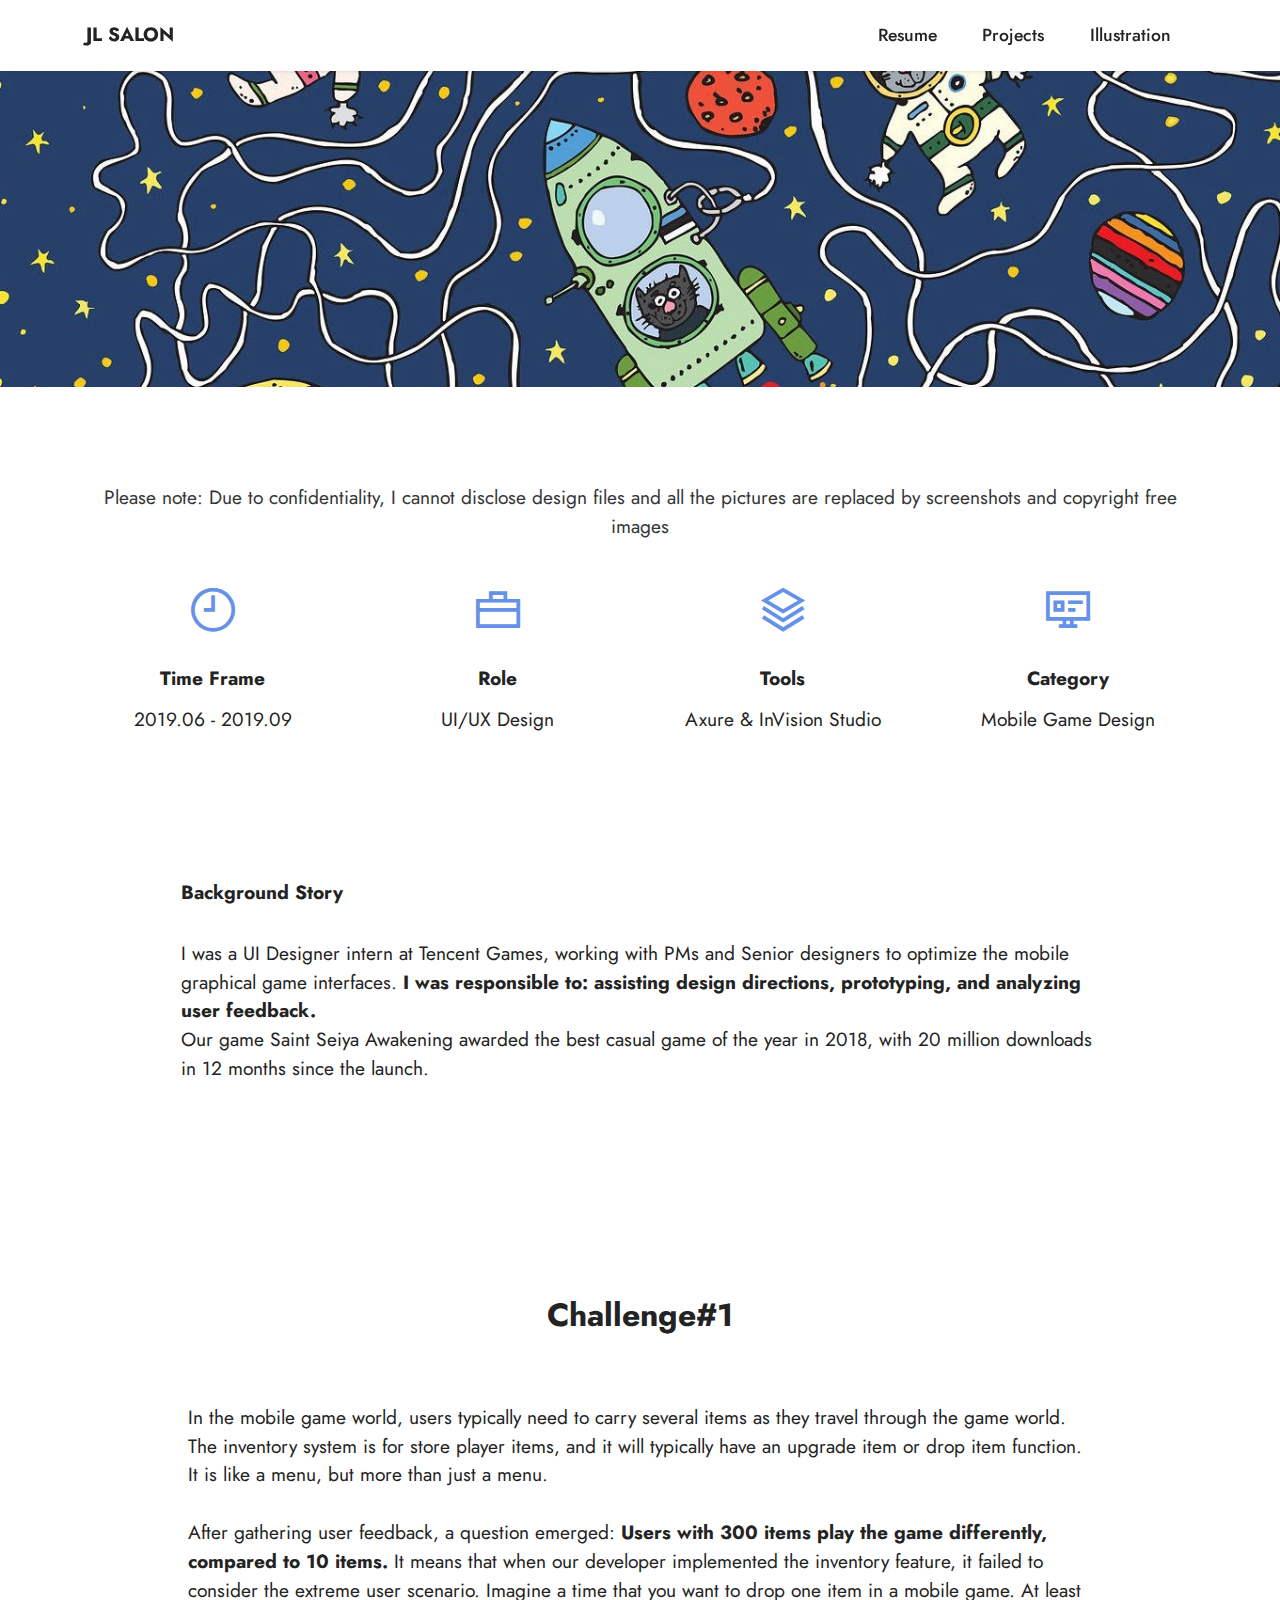
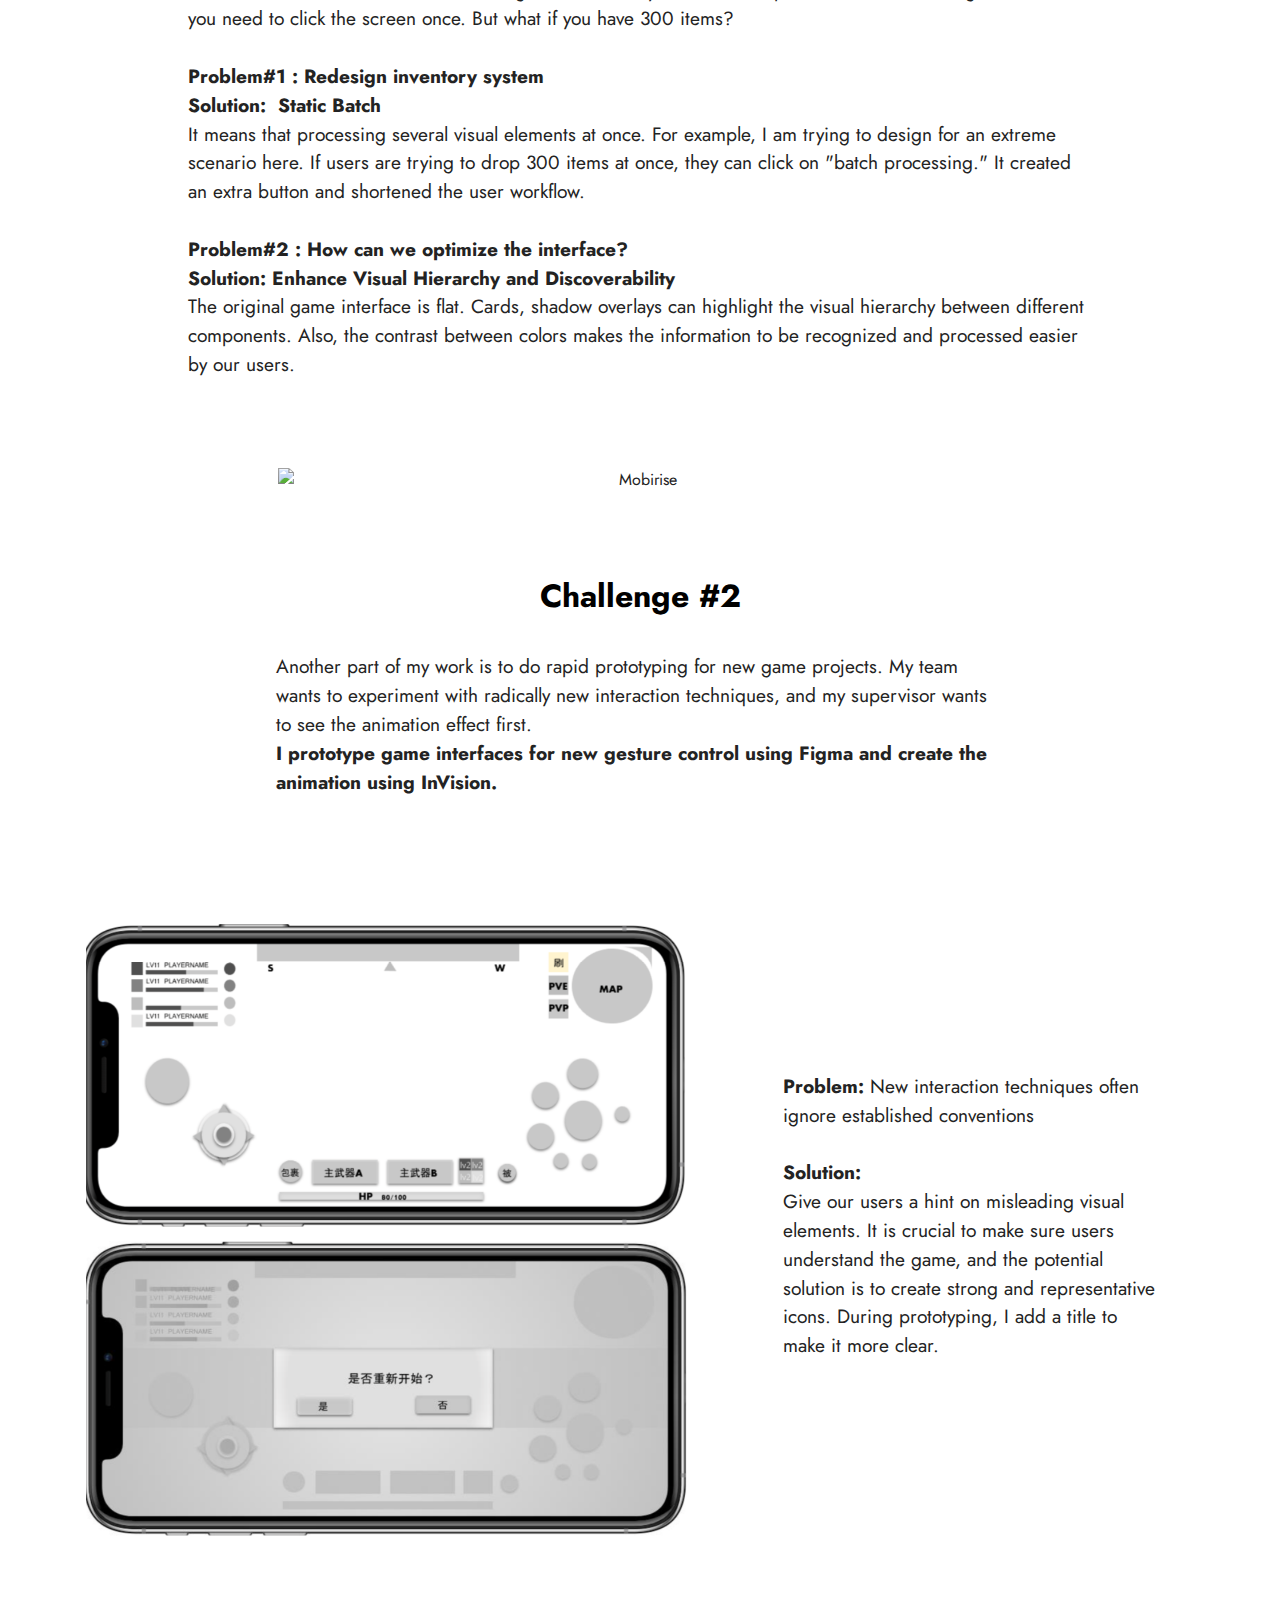
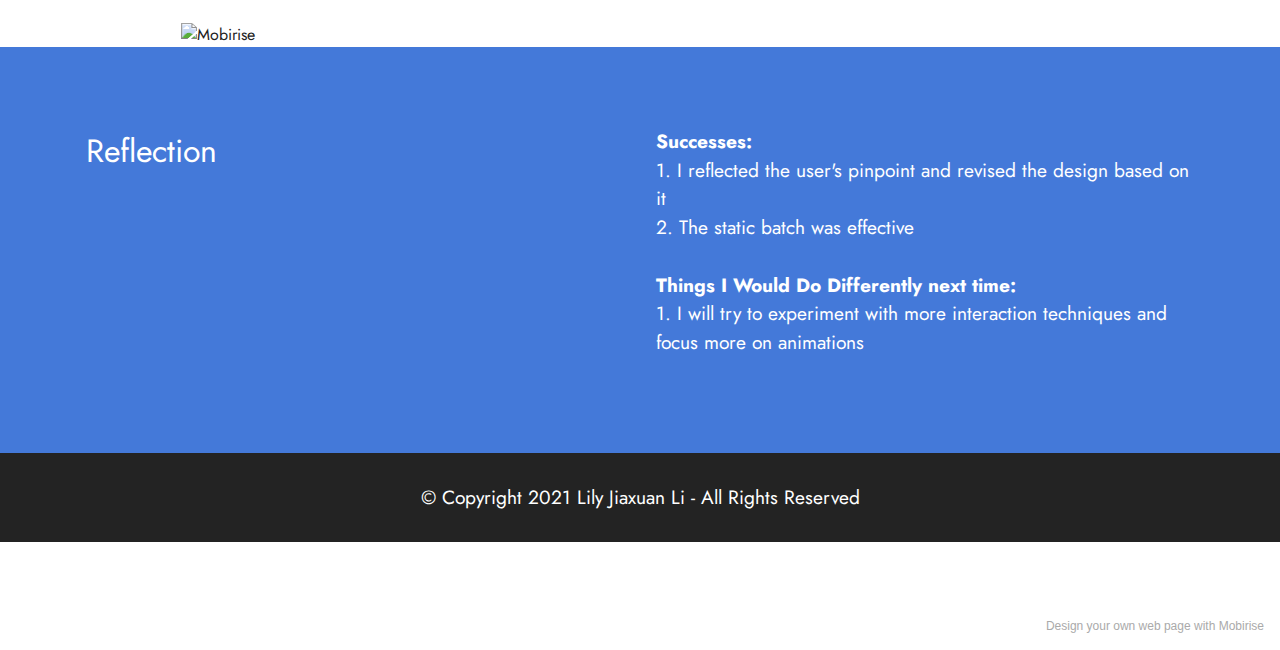
==== page1.html @ 79b532c6 "Add files via upload" ====
<!DOCTYPE html>
<html  >
<head>
  <!-- Site made with Mobirise Website Builder v5.2.0, https://mobirise.com -->
  <meta charset="UTF-8">
  <meta http-equiv="X-UA-Compatible" content="IE=edge">
  <meta name="generator" content="Mobirise v5.2.0, mobirise.com">
  <meta name="viewport" content="width=device-width, initial-scale=1, minimum-scale=1">
  <link rel="shortcut icon" href="assets/images/title-128x105.png" type="image/x-icon">
  <meta name="description" content="">
  
  
  <title>Tencent-game</title>
  <link rel="stylesheet" href="assets/web/assets/mobirise-icons2/mobirise2.css">
  <link rel="stylesheet" href="assets/tether/tether.min.css">
  <link rel="stylesheet" href="assets/bootstrap/css/bootstrap.min.css">
  <link rel="stylesheet" href="assets/bootstrap/css/bootstrap-grid.min.css">
  <link rel="stylesheet" href="assets/bootstrap/css/bootstrap-reboot.min.css">
  <link rel="stylesheet" href="assets/dropdown/css/style.css">
  <link rel="stylesheet" href="assets/socicon/css/styles.css">
  <link rel="stylesheet" href="assets/theme/css/style.css">
  <link rel="preload" as="style" href="assets/mobirise/css/mbr-additional.css"><link rel="stylesheet" href="assets/mobirise/css/mbr-additional.css" type="text/css">
  
  
  
  
</head>
<body>
  
  <section class="mbr-section content5 cid-sgOFFSZskj mbr-parallax-background" id="content5-4z">

    

    

    <div class="container">
        <div class="media-container-row">
            <div class="title col-12 col-md-8">
                <h2 class="align-center mbr-bold mbr-white pb-3 mbr-fonts-style display-1">&nbsp;<br><br><br></h2>
                
                
                
            </div>
        </div>
    </div>
</section>

<section class="features1 cid-seDOl8U9G4" id="features1-f">
    

    
    <div class="container">
        <div class="row">
            <div class="col-12">
                <h3 class="mbr-section-title mbr-fonts-style align-center mb-0 display-7">Please note: Due to confidentiality, I cannot disclose design files and all the pictures are replaced by screenshots and copyright free images</h3>
                
            </div>
        </div>
        <div class="row">
            <div class="card col-12 col-md-6 col-lg-3">
                <div class="card-wrapper">
                    <div class="card-box align-center">
                        <div class="iconfont-wrapper">
                            <span class="mbr-iconfont mobi-mbri-clock mobi-mbri" style="font-size: 44px;"></span>
                        </div>
                        <h5 class="card-title mbr-fonts-style display-7"><strong>Time Frame</strong></h5>
                        <p class="card-text mbr-fonts-style display-7">2019.06 - 2019.09</p>
                    </div>
                </div>
            </div>
            <div class="card col-12 col-md-6 col-lg-3">
                <div class="card-wrapper">
                    <div class="card-box align-center">
                        <div class="iconfont-wrapper">
                            <span class="mbr-iconfont mobi-mbri-briefcase mobi-mbri" style="font-size: 44px;"></span>
                        </div>
                        <h5 class="card-title mbr-fonts-style display-7"><strong>Role</strong></h5>
                        <p class="card-text mbr-fonts-style display-7">UI/UX Design</p>
                    </div>
                </div>
            </div>
            <div class="card col-12 col-md-6 col-lg-3">
                <div class="card-wrapper">
                    <div class="card-box align-center">
                        <div class="iconfont-wrapper">
                            <span class="mbr-iconfont mobi-mbri-layers mobi-mbri" style="font-size: 44px;"></span>
                        </div>
                        <h5 class="card-title mbr-fonts-style display-7"><span style="font-size: 19.2px;"><strong>Tools</strong></span><br></h5>
                        <p class="card-text mbr-fonts-style display-7">Axure &amp; InVision Studio</p>
                    </div>
                </div>
            </div>
            <div class="card col-12 col-md-6 col-lg-3">
                <div class="card-wrapper">
                    <div class="card-box align-center">
                        <div class="iconfont-wrapper">
                            <span class="mbr-iconfont mobi-mbri-sites mobi-mbri" style="font-size: 44px;"></span>
                        </div>
                        <h5 class="card-title mbr-fonts-style display-7"><strong>Category</strong></h5>
                        <p class="card-text mbr-fonts-style display-7">Mobile Game Design</p>
                    </div>
                </div>
            </div>
        </div>
    </div>
</section>

<section class="content5 cid-sgqyYXfmW1" id="content5-42">
    
    <div class="container">
        <div class="row justify-content-center">
            <div class="col-md-12 col-lg-10">
                
                <h4 class="mbr-section-subtitle mbr-fonts-style mb-4 display-7"><strong>Background Story</strong></h4>
                <p class="mbr-text mbr-fonts-style display-7">I was a UI Designer intern at Tencent Games, working with PMs and Senior designers to optimize the mobile graphical game interfaces. <strong>I was responsible to:&nbsp;assisting design directions, prototyping, and analyzing user feedback.</strong><br>Our game Saint Seiya Awakening  awarded the best casual game of the year in 2018, with 20 million downloads in 12 months since the launch.&nbsp;&nbsp;<br></p>
            </div>
        </div>
    </div>
</section>

<section class="header10 cid-sg9KBtC5sc" id="header10-32">

    

    

    <div class="align-center container-fluid">
        <div class="row justify-content-center">
            <div class="col-md-12 col-lg-9">
                <h1 class="mbr-section-title mbr-fonts-style mb-3 display-5"><strong>Challenge#1</strong><br><strong><br></strong></h1>
                <p class="mbr-text mbr-fonts-style display-7">In the mobile game world, users typically need to carry several items as they travel through the game world. The inventory system is for store player items, and it will typically have an upgrade item or drop item function. It is like a menu, but more than just a menu. <br><br>After gathering user feedback, a question emerged: <strong>Users with 300 items play the game differently, compared to 10 items.</strong> It means that when our developer implemented the inventory feature, it failed to consider the extreme user scenario. Imagine a time that you want to drop one item in a mobile game. At least you need to click the screen once. But what if you have 300 items?&nbsp;<br><strong><br>Problem#1 :&nbsp;Redesign inventory system<br></strong><strong>Solution:&nbsp;</strong><strong>&nbsp;Static Batch</strong><br>It means that processing several visual elements at once. For example, I am trying to design for an extreme scenario here. If users are trying to drop 300 items at once, they can click on "batch processing." It created an extra button and shortened the user workflow.<br><strong><br></strong><strong>Problem</strong><strong>#2 :&nbsp;</strong><strong>How can we optimize the interface?<br></strong><strong>Solution: Enhance Visual Hierarchy and Discoverability</strong>&nbsp;<br>The original game interface is flat. Cards, shadow overlays can highlight the visual hierarchy between different components. Also, the contrast between colors makes the information to be recognized and processed easier by our users.<br><br><br></p>
                
                <div class="image-wrap mt-4">
                    <img src="assets/images/group-27.png" alt="Mobirise" title="">
                </div>
            </div>
        </div>
    </div>
</section>

<section class="content5 cid-seDXMnOi96" id="content5-j">
    
    <div class="container">
        <div class="row justify-content-center">
            <div class="col-md-12 col-lg-8">
                
                <h4 class="mbr-section-subtitle mbr-fonts-style mb-4 display-5"><strong>Challenge #2</strong></h4>
                <p class="mbr-text mbr-fonts-style display-7">Another part of my work is to do rapid prototyping for new game projects. My team wants to experiment with radically new interaction techniques, and my supervisor wants to see the animation effect first. 
<br><strong>I prototype game interfaces for new gesture control using Figma and create the animation using InVision. 
</strong><br><strong><br></strong></p>
            </div>
        </div>
    </div>
</section>

<section class="testimonials1 cid-seDXXkid7o" id="testimonials1-k">
    

    
    <div class="container">
        
        <div class="row align-items-center">
            <div class="col-12 col-md-7">
                <div class="image-wrapper">
                    <img src="assets/images/202011041916383.png" alt="Mobirise">
                </div>
            </div>
            <div class="col-12 col-md">
                <div class="text-wrapper">
                    <p class="mbr-text mbr-fonts-style mb-4 display-7"><strong>Problem:</strong> New interaction techniques often ignore established conventions 
<br>
<br><strong>Solution: 
</strong><br>Give our users a hint on misleading visual elements. It is crucial to make sure users understand the game, and the potential solution is to create strong and representative icons. During prototyping, I add a title to make it more clear.&nbsp;&nbsp;<br></p>
                    
                    
                </div>
            </div>
        </div>
    </div>
</section>

<section class="image3 cid-sfumaweaKa" id="image3-1r">
    

    

    <div class="container">
        <div class="row justify-content-center">
            <div class="col-12 col-lg-10">
                <div class="image-wrapper">
                    <img src="assets/images/wechat-20201104191657.gif" alt="Mobirise">
                    
                </div>
            </div>
        </div>
    </div>
</section>

<section class="content10 cid-seDYofYLCy" id="content10-l">
    
    <div class="container">
        <div class="row justify-content-center">
            <div class="col-12 col-md">
                
                <h6 class="mbr-section-subtitle mbr-fonts-style mb-4 display-5">Reflection</h6>
            </div>
            <div class="col-md-12 col-lg-6">
                <p class="mbr-text mbr-fonts-style display-7"><strong>Successes:&nbsp;</strong><br>1. I reflected the user's pinpoint and revised the design based on it<br>2. The static batch was effective<br><br><strong>Things I Would Do Differently next time:</strong><br>1. I will try to experiment with more interaction techniques and focus more on animations</p>
            </div>
        </div>
    </div>
</section>

<section class="footer7 cid-seEkNGOCdK" once="footers" id="footer7-17">

    

    

    <div class="container">
        <div class="media-container-row align-center mbr-white">
            <div class="col-12">
                <p class="mbr-text mb-0 mbr-fonts-style display-7">
                    © Copyright 2021 Lily Jiaxuan Li - All Rights Reserved
                </p>
            </div>
        </div>
    </div>
</section>

<section class="menu menu1 cid-sfusuhJ6v9" once="menu" id="menu1-20">
    

    <nav class="navbar navbar-dropdown navbar-fixed-top navbar-expand-lg">
        <div class="container">
            <div class="navbar-brand">
                
                <span class="navbar-caption-wrap"><a class="navbar-caption text-black text-primary display-7" href="index.html">JL SALON</a></span>
            </div>
            <button class="navbar-toggler" type="button" data-toggle="collapse" data-target="#navbarSupportedContent" aria-controls="navbarNavAltMarkup" aria-expanded="false" aria-label="Toggle navigation">
                <div class="hamburger">
                    <span></span>
                    <span></span>
                    <span></span>
                    <span></span>
                </div>
            </button>
            <div class="collapse navbar-collapse" id="navbarSupportedContent">
                <ul class="navbar-nav nav-dropdown nav-right" data-app-modern-menu="true"><li class="nav-item"><a class="nav-link link text-black text-primary display-4" href="assets/files/UpdatedResume-LilyJiaxuanLi.pdf" target="_blank">Resume</a></li>
                    <li class="nav-item"><a class="nav-link link text-black text-primary display-4" href="index.html#gallery2-7">Projects</a></li>
                    <li class="nav-item"><a class="nav-link link text-black text-primary display-4" href="page5.html">Illustration</a>
                    </li></ul>
                
                
            </div>
        </div>
    </nav>
</section><section style="background-color: #fff; font-family: -apple-system, BlinkMacSystemFont, 'Segoe UI', 'Roboto', 'Helvetica Neue', Arial, sans-serif; color:#aaa; font-size:12px; padding: 0; align-items: center; display: flex;"><a href="https://mobirise.site/w" style="flex: 1 1; height: 3rem; padding-left: 1rem;"></a><p style="flex: 0 0 auto; margin:0; padding-right:1rem;">Design your own web page with <a href="https://mobirise.site/z" style="color:#aaa;">Mobirise</a></p></section><script src="assets/web/assets/jquery/jquery.min.js"></script>  <script src="assets/popper/popper.min.js"></script>  <script src="assets/tether/tether.min.js"></script>  <script src="assets/bootstrap/js/bootstrap.min.js"></script>  <script src="assets/smoothscroll/smooth-scroll.js"></script>  <script src="assets/parallax/jarallax.min.js"></script>  <script src="assets/dropdown/js/nav-dropdown.js"></script>  <script src="assets/dropdown/js/navbar-dropdown.js"></script>  <script src="assets/touchswipe/jquery.touch-swipe.min.js"></script>  <script src="assets/theme/js/script.js"></script>  
  
  
</body>
</html>
---- assets/web/assets/mobirise-icons2/mobirise2.css ----
@font-face {
  font-family: 'Moririse2';
  font-display: swap;
  src:  url('mobirise2.eot?f2bix4');
  src:  url('mobirise2.eot?f2bix4#iefix') format('embedded-opentype'),
    url('mobirise2.ttf?f2bix4') format('truetype'),
    url('mobirise2.woff?f2bix4') format('woff'),
    url('mobirise2.svg?f2bix4#mobirise2') format('svg');
  font-weight: normal;
  font-style: normal;
}

[class^="mobi-"], [class*=" mobi-"] {
  /* use !important to prevent issues with browser extensions that change fonts */
  font-family: 'Moririse2' !important;
  speak: none;
  font-style: normal;
  font-weight: normal;
  font-variant: normal;
  text-transform: none;
  line-height: 1;

  /* Better Font Rendering =========== */
  -webkit-font-smoothing: antialiased;
  -moz-osx-font-smoothing: grayscale;
}

.mobi-mbri-add-submenu:before {
  content: "\e900";
}
.mobi-mbri-alert:before {
  content: "\e901";
}
.mobi-mbri-align-center:before {
  content: "\e902";
}
.mobi-mbri-align-justify:before {
  content: "\e903";
}
.mobi-mbri-align-left:before {
  content: "\e904";
}
.mobi-mbri-align-right:before {
  content: "\e905";
}
.mobi-mbri-android:before {
  content: "\e906";
}
.mobi-mbri-apple:before {
  content: "\e907";
}
.mobi-mbri-arrow-down:before {
  content: "\e908";
}
.mobi-mbri-arrow-next:before {
  content: "\e909";
}
.mobi-mbri-arrow-prev:before {
  content: "\e90a";
}
.mobi-mbri-arrow-up:before {
  content: "\e90b";
}
.mobi-mbri-bold:before {
  content: "\e90c";
}
.mobi-mbri-bookmark:before {
  content: "\e90d";
}
.mobi-mbri-bootstrap:before {
  content: "\e90e";
}
.mobi-mbri-briefcase:before {
  content: "\e90f";
}
.mobi-mbri-browse:before {
  content: "\e910";
}
.mobi-mbri-bulleted-list:before {
  content: "\e911";
}
.mobi-mbri-calendar:before {
  content: "\e912";
}
.mobi-mbri-camera:before {
  content: "\e913";
}
.mobi-mbri-cart-add:before {
  content: "\e914";
}
.mobi-mbri-cart-full:before {
  content: "\e915";
}
.mobi-mbri-cash:before {
  content: "\e916";
}
.mobi-mbri-change-style:before {
  content: "\e917";
}
.mobi-mbri-chat:before {
  content: "\e918";
}
.mobi-mbri-clock:before {
  content: "\e919";
}
.mobi-mbri-close:before {
  content: "\e91a";
}
.mobi-mbri-cloud:before {
  content: "\e91b";
}
.mobi-mbri-code:before {
  content: "\e91c";
}
.mobi-mbri-contact-form:before {
  content: "\e91d";
}
.mobi-mbri-credit-card:before {
  content: "\e91e";
}
.mobi-mbri-cursor-click:before {
  content: "\e91f";
}
.mobi-mbri-cust-feedback:before {
  content: "\e920";
}
.mobi-mbri-database:before {
  content: "\e921";
}
.mobi-mbri-delivery:before {
  content: "\e922";
}
.mobi-mbri-desktop:before {
  content: "\e923";
}
.mobi-mbri-devices:before {
  content: "\e924";
}
.mobi-mbri-down:before {
  content: "\e925";
}
.mobi-mbri-download-2:before {
  content: "\e926";
}
.mobi-mbri-download:before {
  content: "\e927";
}
.mobi-mbri-drag-n-drop-2:before {
  content: "\e928";
}
.mobi-mbri-drag-n-drop:before {
  content: "\e929";
}
.mobi-mbri-edit-2:before {
  content: "\e92a";
}
.mobi-mbri-edit:before {
  content: "\e92b";
}
.mobi-mbri-error:before {
  content: "\e92c";
}
.mobi-mbri-extension:before {
  content: "\e92d";
}
.mobi-mbri-features:before {
  content: "\e92e";
}
.mobi-mbri-file:before {
  content: "\e92f";
}
.mobi-mbri-flag:before {
  content: "\e930";
}
.mobi-mbri-folder:before {
  content: "\e931";
}
.mobi-mbri-gift:before {
  content: "\e932";
}
.mobi-mbri-github:before {
  content: "\e933";
}
.mobi-mbri-globe-2:before {
  content: "\e934";
}
.mobi-mbri-globe:before {
  content: "\e935";
}
.mobi-mbri-growing-chart:before {
  content: "\e936";
}
.mobi-mbri-hearth:before {
  content: "\e937";
}
.mobi-mbri-help:before {
  content: "\e938";
}
.mobi-mbri-home:before {
  content: "\e939";
}
.mobi-mbri-hot-cup:before {
  content: "\e93a";
}
.mobi-mbri-idea:before {
  content: "\e93b";
}
.mobi-mbri-image-gallery:before {
  content: "\e93c";
}
.mobi-mbri-image-slider:before {
  content: "\e93d";
}
.mobi-mbri-info:before {
  content: "\e93e";
}
.mobi-mbri-italic:before {
  content: "\e93f";
}
.mobi-mbri-key:before {
  content: "\e940";
}
.mobi-mbri-laptop:before {
  content: "\e941";
}
.mobi-mbri-layers:before {
  content: "\e942";
}
.mobi-mbri-left-right:before {
  content: "\e943";
}
.mobi-mbri-left:before {
  content: "\e944";
}
.mobi-mbri-letter:before {
  content: "\e945";
}
.mobi-mbri-like:before {
  content: "\e946";
}
.mobi-mbri-link:before {
  content: "\e947";
}
.mobi-mbri-lock:before {
  content: "\e948";
}
.mobi-mbri-login:before {
  content: "\e949";
}
.mobi-mbri-logout:before {
  content: "\e94a";
}
.mobi-mbri-magic-stick:before {
  content: "\e94b";
}
.mobi-mbri-map-pin:before {
  content: "\e94c";
}
.mobi-mbri-menu:before {
  content: "\e94d";
}
.mobi-mbri-mobile-2:before {
  content: "\e94e";
}
.mobi-mbri-mobile-horizontal:before {
  content: "\e94f";
}
.mobi-mbri-mobile:before {
  content: "\e950";
}
.mobi-mbri-mobirise:before {
  content: "\e951";
}
.mobi-mbri-more-horizontal:before {
  content: "\e952";
}
.mobi-mbri-more-vertical:before {
  content: "\e953";
}
.mobi-mbri-music:before {
  content: "\e954";
}
.mobi-mbri-new-file:before {
  content: "\e955";
}
.mobi-mbri-numbered-list:before {
  content: "\e956";
}
.mobi-mbri-opened-folder:before {
  content: "\e957";
}
.mobi-mbri-pages:before {
  content: "\e958";
}
.mobi-mbri-paper-plane:before {
  content: "\e959";
}
.mobi-mbri-paperclip:before {
  content: "\e95a";
}
.mobi-mbri-phone:before {
  content: "\e95b";
}
.mobi-mbri-photo:before {
  content: "\e95c";
}
.mobi-mbri-photos:before {
  content: "\e95d";
}
.mobi-mbri-pin:before {
  content: "\e95e";
}
.mobi-mbri-play:before {
  content: "\e95f";
}
.mobi-mbri-plus:before {
  content: "\e960";
}
.mobi-mbri-preview:before {
  content: "\e961";
}
.mobi-mbri-print:before {
  content: "\e962";
}
.mobi-mbri-protect:before {
  content: "\e963";
}
.mobi-mbri-question:before {
  content: "\e964";
}
.mobi-mbri-quote-left:before {
  content: "\e965";
}
.mobi-mbri-quote-right:before {
  content: "\e966";
}
.mobi-mbri-redo:before {
  content: "\e967";
}
.mobi-mbri-refresh:before {
  content: "\e968";
}
.mobi-mbri-responsive-2:before {
  content: "\e969";
}
.mobi-mbri-responsive:before {
  content: "\e96a";
}
.mobi-mbri-right:before {
  content: "\e96b";
}
.mobi-mbri-rocket:before {
  content: "\e96c";
}
.mobi-mbri-sad-face:before {
  content: "\e96d";
}
.mobi-mbri-sale:before {
  content: "\e96e";
}
.mobi-mbri-save:before {
  content: "\e96f";
}
.mobi-mbri-search:before {
  content: "\e970";
}
.mobi-mbri-setting-2:before {
  content: "\e971";
}
.mobi-mbri-setting-3:before {
  content: "\e972";
}
.mobi-mbri-setting:before {
  content: "\e973";
}
.mobi-mbri-share:before {
  content: "\e974";
}
.mobi-mbri-shopping-bag:before {
  content: "\e975";
}
.mobi-mbri-shopping-basket:before {
  content: "\e976";
}
.mobi-mbri-shopping-cart:before {
  content: "\e977";
}
.mobi-mbri-sites:before {
  content: "\e978";
}
.mobi-mbri-smile-face:before {
  content: "\e979";
}
.mobi-mbri-speed:before {
  content: "\e97a";
}
.mobi-mbri-star:before {
  content: "\e97b";
}
.mobi-mbri-success:before {
  content: "\e97c";
}
.mobi-mbri-sun:before {
  content: "\e97d";
}
.mobi-mbri-sun2:before {
  content: "\e97e";
}
.mobi-mbri-tablet-vertical:before {
  content: "\e97f";
}
.mobi-mbri-tablet:before {
  content: "\e980";
}
.mobi-mbri-target:before {
  content: "\e981";
}
.mobi-mbri-timer:before {
  content: "\e982";
}
.mobi-mbri-to-ftp:before {
  content: "\e983";
}
.mobi-mbri-to-local-drive:before {
  content: "\e984";
}
.mobi-mbri-touch-swipe:before {
  content: "\e985";
}
.mobi-mbri-touch:before {
  content: "\e986";
}
.mobi-mbri-trash:before {
  content: "\e987";
}
.mobi-mbri-underline:before {
  content: "\e988";
}
.mobi-mbri-undo:before {
  content: "\e989";
}
.mobi-mbri-unlink:before {
  content: "\e98a";
}
.mobi-mbri-unlock:before {
  content: "\e98b";
}
.mobi-mbri-up-down:before {
  content: "\e98c";
}
.mobi-mbri-up:before {
  content: "\e98d";
}
.mobi-mbri-update:before {
  content: "\e98e";
}
.mobi-mbri-upload-2:before {
  content: "\e98f";
}
.mobi-mbri-upload:before {
  content: "\e990";
}
.mobi-mbri-user-2:before {
  content: "\e991";
}
.mobi-mbri-user:before {
  content: "\e992";
}
.mobi-mbri-users:before {
  content: "\e993";
}
.mobi-mbri-video-play:before {
  content: "\e994";
}
.mobi-mbri-video:before {
  content: "\e995";
}
.mobi-mbri-watch:before {
  content: "\e996";
}
.mobi-mbri-website-theme-2:before {
  content: "\e997";
}
.mobi-mbri-website-theme:before {
  content: "\e998";
}
.mobi-mbri-wifi:before {
  content: "\e999";
}
.mobi-mbri-windows:before {
  content: "\e99a";
}
.mobi-mbri-zoom-in:before {
  content: "\e99b";
}
.mobi-mbri-zoom-out:before {
  content: "\e99c";
}
---- assets/dropdown/css/style.css ----
.navbar-dropdown {
  left: 0;
  padding: 0;
  position: absolute;
  right: 0;
  top: 0;
  transition: all 0.45s ease;
  z-index: 1030;
  background: #282828; }
  .navbar-dropdown .navbar-logo {
    margin-right: 0.8rem;
    transition: margin 0.3s ease-in-out;
    vertical-align: middle; }
    .navbar-dropdown .navbar-logo img {
      height: 3.125rem;
      transition: all 0.3s ease-in-out; }
    .navbar-dropdown .navbar-logo.mbr-iconfont {
      font-size: 3.125rem;
      line-height: 3.125rem; }
  .navbar-dropdown .navbar-caption {
    font-weight: 700;
    white-space: normal;
    vertical-align: -4px;
    line-height: 3.125rem !important; }
    .navbar-dropdown .navbar-caption, .navbar-dropdown .navbar-caption:hover {
      color: inherit;
      text-decoration: none; }
  .navbar-dropdown .mbr-iconfont + .navbar-caption {
    vertical-align: -1px; }
  .navbar-dropdown.navbar-fixed-top {
    position: fixed; }
  .navbar-dropdown .navbar-brand span {
    vertical-align: -4px; }
  .navbar-dropdown.bg-color.transparent {
    background: none; }
  .navbar-dropdown.navbar-short .navbar-brand {
    padding: 0.625rem 0; }
    .navbar-dropdown.navbar-short .navbar-brand span {
      vertical-align: -1px; }
  .navbar-dropdown.navbar-short .navbar-caption {
    line-height: 2.375rem !important;
    vertical-align: -2px; }
  .navbar-dropdown.navbar-short .navbar-logo {
    margin-right: 0.5rem; }
    .navbar-dropdown.navbar-short .navbar-logo img {
      height: 2.375rem; }
    .navbar-dropdown.navbar-short .navbar-logo.mbr-iconfont {
      font-size: 2.375rem;
      line-height: 2.375rem; }
  .navbar-dropdown.navbar-short .mbr-table-cell {
    height: 3.625rem; }
  .navbar-dropdown .navbar-close {
    left: 0.6875rem;
    position: fixed;
    top: 0.75rem;
    z-index: 1000; }
  .navbar-dropdown .hamburger-icon {
    content: "";
    display: inline-block;
    vertical-align: middle;
    width: 16px;
    -webkit-box-shadow: 0 -6px 0 1px #282828,0 0 0 1px #282828,0 6px 0 1px #282828;
    -moz-box-shadow: 0 -6px 0 1px #282828,0 0 0 1px #282828,0 6px 0 1px #282828;
    box-shadow: 0 -6px 0 1px #282828,0 0 0 1px #282828,0 6px 0 1px #282828; }

.dropdown-menu .dropdown-toggle[data-toggle="dropdown-submenu"]::after {
  border-bottom: 0.35em solid transparent;
  border-left: 0.35em solid;
  border-right: 0;
  border-top: 0.35em solid transparent;
  margin-left: 0.3rem; }

.dropdown-menu .dropdown-item:focus {
  outline: 0; }

.nav-dropdown {
  font-size: 0.75rem;
  font-weight: 500;
  height: auto !important; }
  .nav-dropdown .nav-btn {
    padding-left: 1rem; }
  .nav-dropdown .link {
    margin: .667em 1.667em;
    font-weight: 500;
    padding: 0;
    transition: color .2s ease-in-out; }
    .nav-dropdown .link.dropdown-toggle {
      margin-right: 2.583em; }
      .nav-dropdown .link.dropdown-toggle::after {
        margin-left: .25rem;
        border-top: 0.35em solid;
        border-right: 0.35em solid transparent;
        border-left: 0.35em solid transparent;
        border-bottom: 0; }
      .nav-dropdown .link.dropdown-toggle[aria-expanded="true"] {
        margin: 0;
        padding: 0.667em 3.263em  0.667em 1.667em; }
  .nav-dropdown .link::after,
  .nav-dropdown .dropdown-item::after {
    color: inherit; }
  .nav-dropdown .btn {
    font-size: 0.75rem;
    font-weight: 700;
    letter-spacing: 0;
    margin-bottom: 0;
    padding-left: 1.25rem;
    padding-right: 1.25rem; }
  .nav-dropdown .dropdown-menu {
    border-radius: 0;
    border: 0;
    left: 0;
    margin: 0;
    padding-bottom: 1.25rem;
    padding-top: 1.25rem;
    position: relative; }
  .nav-dropdown .dropdown-submenu {
    margin-left: 0.125rem;
    top: 0; }
  .nav-dropdown .dropdown-item {
    font-weight: 500;
    line-height: 2;
    padding: 0.3846em 4.615em 0.3846em 1.5385em;
    position: relative;
    transition: color .2s ease-in-out, background-color .2s ease-in-out; }
    .nav-dropdown .dropdown-item::after {
      margin-top: -0.3077em;
      position: absolute;
      right: 1.1538em;
      top: 50%; }
    .nav-dropdown .dropdown-item:focus, .nav-dropdown .dropdown-item:hover {
      background: none; }

@media (max-width: 767px) {
  .nav-dropdown.navbar-toggleable-sm {
    bottom: 0;
    display: none;
    left: 0;
    overflow-x: hidden;
    position: fixed;
    top: 0;
    transform: translateX(-100%);
    -ms-transform: translateX(-100%);
    -webkit-transform: translateX(-100%);
    width: 18.75rem;
    z-index: 999; } }
.nav-dropdown.navbar-toggleable-xl {
  bottom: 0;
  display: none;
  left: 0;
  overflow-x: hidden;
  position: fixed;
  top: 0;
  transform: translateX(-100%);
  -ms-transform: translateX(-100%);
  -webkit-transform: translateX(-100%);
  width: 18.75rem;
  z-index: 999; }

.nav-dropdown-sm {
  display: block !important;
  overflow-x: hidden;
  overflow: auto;
  padding-top: 3.875rem; }
  .nav-dropdown-sm::after {
    content: "";
    display: block;
    height: 3rem;
    width: 100%; }
  .nav-dropdown-sm.collapse.in ~ .navbar-close {
    display: block !important; }
  .nav-dropdown-sm.collapsing, .nav-dropdown-sm.collapse.in {
    transform: translateX(0);
    -ms-transform: translateX(0);
    -webkit-transform: translateX(0);
    transition: all 0.25s ease-out;
    -webkit-transition: all 0.25s ease-out;
    background: #282828; }
  .nav-dropdown-sm.collapsing[aria-expanded="false"] {
    transform: translateX(-100%);
    -ms-transform: translateX(-100%);
    -webkit-transform: translateX(-100%); }
  .nav-dropdown-sm .nav-item {
    display: block;
    margin-left: 0 !important;
    padding-left: 0; }
  .nav-dropdown-sm .link,
  .nav-dropdown-sm .dropdown-item {
    border-top: 1px dotted rgba(255, 255, 255, 0.1);
    font-size: 0.8125rem;
    line-height: 1.6;
    margin: 0 !important;
    padding: 0.875rem 2.4rem 0.875rem 1.5625rem !important;
    position: relative;
    white-space: normal; }
    .nav-dropdown-sm .link:focus, .nav-dropdown-sm .link:hover,
    .nav-dropdown-sm .dropdown-item:focus,
    .nav-dropdown-sm .dropdown-item:hover {
      background: rgba(0, 0, 0, 0.2) !important;
      color: #c0a375; }
  .nav-dropdown-sm .nav-btn {
    position: relative;
    padding: 1.5625rem 1.5625rem 0 1.5625rem; }
    .nav-dropdown-sm .nav-btn::before {
      border-top: 1px dotted rgba(255, 255, 255, 0.1);
      content: "";
      left: 0;
      position: absolute;
      top: 0;
      width: 100%; }
    .nav-dropdown-sm .nav-btn + .nav-btn {
      padding-top: 0.625rem; }
      .nav-dropdown-sm .nav-btn + .nav-btn::before {
        display: none; }
  .nav-dropdown-sm .btn {
    padding: 0.625rem 0; }
  .nav-dropdown-sm .dropdown-toggle[data-toggle="dropdown-submenu"]::after {
    margin-left: .25rem;
    border-top: 0.35em solid;
    border-right: 0.35em solid transparent;
    border-left: 0.35em solid transparent;
    border-bottom: 0; }
  .nav-dropdown-sm .dropdown-toggle[data-toggle="dropdown-submenu"][aria-expanded="true"]::after {
    border-top: 0;
    border-right: 0.35em solid transparent;
    border-left: 0.35em solid transparent;
    border-bottom: 0.35em solid; }
  .nav-dropdown-sm .dropdown-menu {
    margin: 0;
    padding: 0;
    position: relative;
    top: 0;
    left: 0;
    width: 100%;
    border: 0;
    float: none;
    border-radius: 0;
    background: none; }
  .nav-dropdown-sm .dropdown-submenu {
    left: 100%;
    margin-left: 0.125rem;
    margin-top: -1.25rem;
    top: 0; }

.navbar-toggleable-sm .nav-dropdown .dropdown-menu {
  position: absolute; }

.navbar-toggleable-sm .nav-dropdown .dropdown-submenu {
  left: 100%;
  margin-left: 0.125rem;
  margin-top: -1.25rem;
  top: 0; }

.navbar-toggleable-sm.opened .nav-dropdown .dropdown-menu {
  position: relative; }

.navbar-toggleable-sm.opened .nav-dropdown .dropdown-submenu {
  left: 0;
  margin-left: 00rem;
  margin-top: 0rem;
  top: 0; }

.is-builder .nav-dropdown.collapsing {
  transition: none !important; }

/*# sourceMappingURL=style.css.map */
---- assets/socicon/css/styles.css ----
@charset "UTF-8";

@font-face {
  font-family: 'Socicon';
  src:  url('../fonts/socicon.eot');
  src:  url('../fonts/socicon.eot?#iefix') format('embedded-opentype'),
    url('../fonts/socicon.woff2') format('woff2'),
    url('../fonts/socicon.ttf') format('truetype'),
    url('../fonts/socicon.woff') format('woff'),
    url('../fonts/socicon.svg#socicon') format('svg');
  font-weight: normal;
  font-style: normal;
}

[data-icon]:before {
  font-family: "socicon" !important;
  content: attr(data-icon);
  font-style: normal !important;
  font-weight: normal !important;
  font-variant: normal !important;
  text-transform: none !important;
  speak: none;
  line-height: 1;
  -webkit-font-smoothing: antialiased;
  -moz-osx-font-smoothing: grayscale;
}

[class^="socicon-"], [class*=" socicon-"] {
  /* use !important to prevent issues with browser extensions that change fonts */
  font-family: 'Socicon' !important;
  speak: none;
  font-style: normal;
  font-weight: normal;
  font-variant: normal;
  text-transform: none;
  line-height: 1;

  /* Better Font Rendering =========== */
  -webkit-font-smoothing: antialiased;
  -moz-osx-font-smoothing: grayscale;
}

.socicon-eitaa:before {
  content: "\e97c";
}
.socicon-soroush:before {
  content: "\e97d";
}
.socicon-bale:before {
  content: "\e97e";
}
.socicon-zazzle:before {
  content: "\e97b";
}
.socicon-society6:before {
  content: "\e97a";
}
.socicon-redbubble:before {
  content: "\e979";
}
.socicon-avvo:before {
  content: "\e978";
}
.socicon-stitcher:before {
  content: "\e977";
}
.socicon-googlehangouts:before {
  content: "\e974";
}
.socicon-dlive:before {
  content: "\e975";
}
.socicon-vsco:before {
  content: "\e976";
}
.socicon-flipboard:before {
  content: "\e973";
}
.socicon-ubuntu:before {
  content: "\e958";
}
.socicon-artstation:before {
  content: "\e959";
}
.socicon-invision:before {
  content: "\e95a";
}
.socicon-torial:before {
  content: "\e95b";
}
.socicon-collectorz:before {
  content: "\e95c";
}
.socicon-seenthis:before {
  content: "\e95d";
}
.socicon-googleplaymusic:before {
  content: "\e95e";
}
.socicon-debian:before {
  content: "\e95f";
}
.socicon-filmfreeway:before {
  content: "\e960";
}
.socicon-gnome:before {
  content: "\e961";
}
.socicon-itchio:before {
  content: "\e962";
}
.socicon-jamendo:before {
  content: "\e963";
}
.socicon-mix:before {
  content: "\e964";
}
.socicon-sharepoint:before {
  content: "\e965";
}
.socicon-tinder:before {
  content: "\e966";
}
.socicon-windguru:before {
  content: "\e967";
}
.socicon-cdbaby:before {
  content: "\e968";
}
.socicon-elementaryos:before {
  content: "\e969";
}
.socicon-stage32:before {
  content: "\e96a";
}
.socicon-tiktok:before {
  content: "\e96b";
}
.socicon-gitter:before {
  content: "\e96c";
}
.socicon-letterboxd:before {
  content: "\e96d";
}
.socicon-threema:before {
  content: "\e96e";
}
.socicon-splice:before {
  content: "\e96f";
}
.socicon-metapop:before {
  content: "\e970";
}
.socicon-naver:before {
  content: "\e971";
}
.socicon-remote:before {
  content: "\e972";
}
.socicon-internet:before {
  content: "\e957";
}
.socicon-moddb:before {
  content: "\e94b";
}
.socicon-indiedb:before {
  content: "\e94c";
}
.socicon-traxsource:before {
  content: "\e94d";
}
.socicon-gamefor:before {
  content: "\e94e";
}
.socicon-pixiv:before {
  content: "\e94f";
}
.socicon-myanimelist:before {
  content: "\e950";
}
.socicon-blackberry:before {
  content: "\e951";
}
.socicon-wickr:before {
  content: "\e952";
}
.socicon-spip:before {
  content: "\e953";
}
.socicon-napster:before {
  content: "\e954";
}
.socicon-beatport:before {
  content: "\e955";
}
.socicon-hackerone:before {
  content: "\e956";
}
.socicon-hackernews:before {
  content: "\e946";
}
.socicon-smashwords:before {
  content: "\e947";
}
.socicon-kobo:before {
  content: "\e948";
}
.socicon-bookbub:before {
  content: "\e949";
}
.socicon-mailru:before {
  content: "\e94a";
}
.socicon-gitlab:before {
  content: "\e945";
}
.socicon-instructables:before {
  content: "\e944";
}
.socicon-portfolio:before {
  content: "\e943";
}
.socicon-codered:before {
  content: "\e940";
}
.socicon-origin:before {
  content: "\e941";
}
.socicon-nextdoor:before {
  content: "\e942";
}
.socicon-udemy:before {
  content: "\e93f";
}
.socicon-livemaster:before {
  content: "\e93e";
}
.socicon-crunchbase:before {
  content: "\e93b";
}
.socicon-homefy:before {
  content: "\e93c";
}
.socicon-calendly:before {
  content: "\e93d";
}
.socicon-realtor:before {
  content: "\e90f";
}
.socicon-tidal:before {
  content: "\e910";
}
.socicon-qobuz:before {
  content: "\e911";
}
.socicon-natgeo:before {
  content: "\e912";
}
.socicon-mastodon:before {
  content: "\e913";
}
.socicon-unsplash:before {
  content: "\e914";
}
.socicon-homeadvisor:before {
  content: "\e915";
}
.socicon-angieslist:before {
  content: "\e916";
}
.socicon-codepen:before {
  content: "\e917";
}
.socicon-slack:before {
  content: "\e918";
}
.socicon-openaigym:before {
  content: "\e919";
}
.socicon-logmein:before {
  content: "\e91a";
}
.socicon-fiverr:before {
  content: "\e91b";
}
.socicon-gotomeeting:before {
  content: "\e91c";
}
.socicon-aliexpress:before {
  content: "\e91d";
}
.socicon-guru:before {
  content: "\e91e";
}
.socicon-appstore:before {
  content: "\e91f";
}
.socicon-homes:before {
  content: "\e920";
}
.socicon-zoom:before {
  content: "\e921";
}
.socicon-alibaba:before {
  content: "\e922";
}
.socicon-craigslist:before {
  content: "\e923";
}
.socicon-wix:before {
  content: "\e924";
}
.socicon-redfin:before {
  content: "\e925";
}
.socicon-googlecalendar:before {
  content: "\e926";
}
.socicon-shopify:before {
  content: "\e927";
}
.socicon-freelancer:before {
  content: "\e928";
}
.socicon-seedrs:before {
  content: "\e929";
}
.socicon-bing:before {
  content: "\e92a";
}
.socicon-doodle:before {
  content: "\e92b";
}
.socicon-bonanza:before {
  content: "\e92c";
}
.socicon-squarespace:before {
  content: "\e92d";
}
.socicon-toptal:before {
  content: "\e92e";
}
.socicon-gust:before {
  content: "\e92f";
}
.socicon-ask:before {
  content: "\e930";
}
.socicon-trulia:before {
  content: "\e931";
}
.socicon-loomly:before {
  content: "\e932";
}
.socicon-ghost:before {
  content: "\e933";
}
.socicon-upwork:before {
  content: "\e934";
}
.socicon-fundable:before {
  content: "\e935";
}
.socicon-booking:before {
  content: "\e936";
}
.socicon-googlemaps:before {
  content: "\e937";
}
.socicon-zillow:before {
  content: "\e938";
}
.socicon-niconico:before {
  content: "\e939";
}
.socicon-toneden:before {
  content: "\e93a";
}
.socicon-augment:before {
  content: "\e908";
}
.socicon-bitbucket:before {
  content: "\e909";
}
.socicon-fyuse:before {
  content: "\e90a";
}
.socicon-yt-gaming:before {
  content: "\e90b";
}
.socicon-sketchfab:before {
  content: "\e90c";
}
.socicon-mobcrush:before {
  content: "\e90d";
}
.socicon-microsoft:before {
  content: "\e90e";
}
.socicon-pandora:before {
  content: "\e907";
}
.socicon-messenger:before {
  content: "\e906";
}
.socicon-gamewisp:before {
  content: "\e905";
}
.socicon-bloglovin:before {
  content: "\e904";
}
.socicon-tunein:before {
  content: "\e903";
}
.socicon-gamejolt:before {
  content: "\e901";
}
.socicon-trello:before {
  content: "\e902";
}
.socicon-spreadshirt:before {
  content: "\e900";
}
.socicon-500px:before {
  content: "\e000";
}
.socicon-8tracks:before {
  content: "\e001";
}
.socicon-airbnb:before {
  content: "\e002";
}
.socicon-alliance:before {
  content: "\e003";
}
.socicon-amazon:before {
  content: "\e004";
}
.socicon-amplement:before {
  content: "\e005";
}
.socicon-android:before {
  content: "\e006";
}
.socicon-angellist:before {
  content: "\e007";
}
.socicon-apple:before {
  content: "\e008";
}
.socicon-appnet:before {
  content: "\e009";
}
.socicon-baidu:before {
  content: "\e00a";
}
.socicon-bandcamp:before {
  content: "\e00b";
}
.socicon-battlenet:before {
  content: "\e00c";
}
.socicon-mixer:before {
  content: "\e00d";
}
.socicon-bebee:before {
  content: "\e00e";
}
.socicon-bebo:before {
  content: "\e00f";
}
.socicon-behance:before {
  content: "\e010";
}
.socicon-blizzard:before {
  content: "\e011";
}
.socicon-blogger:before {
  content: "\e012";
}
.socicon-buffer:before {
  content: "\e013";
}
.socicon-chrome:before {
  content: "\e014";
}
.socicon-coderwall:before {
  content: "\e015";
}
.socicon-curse:before {
  content: "\e016";
}
.socicon-dailymotion:before {
  content: "\e017";
}
.socicon-deezer:before {
  content: "\e018";
}
.socicon-delicious:before {
  content: "\e019";
}
.socicon-deviantart:before {
  content: "\e01a";
}
.socicon-diablo:before {
  content: "\e01b";
}
.socicon-digg:before {
  content: "\e01c";
}
.socicon-discord:before {
  content: "\e01d";
}
.socicon-disqus:before {
  content: "\e01e";
}
.socicon-douban:before {
  content: "\e01f";
}
.socicon-draugiem:before {
  content: "\e020";
}
.socicon-dribbble:before {
  content: "\e021";
}
.socicon-drupal:before {
  content: "\e022";
}
.socicon-ebay:before {
  content: "\e023";
}
.socicon-ello:before {
  content: "\e024";
}
.socicon-endomodo:before {
  content: "\e025";
}
.socicon-envato:before {
  content: "\e026";
}
.socicon-etsy:before {
  content: "\e027";
}
.socicon-facebook:before {
  content: "\e028";
}
.socicon-feedburner:before {
  content: "\e029";
}
.socicon-filmweb:before {
  content: "\e02a";
}
.socicon-firefox:before {
  content: "\e02b";
}
.socicon-flattr:before {
  content: "\e02c";
}
.socicon-flickr:before {
  content: "\e02d";
}
.socicon-formulr:before {
  content: "\e02e";
}
.socicon-forrst:before {
  content: "\e02f";
}
.socicon-foursquare:before {
  content: "\e030";
}
.socicon-friendfeed:before {
  content: "\e031";
}
.socicon-github:before {
  content: "\e032";
}
.socicon-goodreads:before {
  content: "\e033";
}
.socicon-google:before {
  content: "\e034";
}
.socicon-googlescholar:before {
  content: "\e035";
}
.socicon-googlegroups:before {
  content: "\e036";
}
.socicon-googlephotos:before {
  content: "\e037";
}
.socicon-googleplus:before {
  content: "\e038";
}
.socicon-grooveshark:before {
  content: "\e039";
}
.socicon-hackerrank:before {
  content: "\e03a";
}
.socicon-hearthstone:before {
  content: "\e03b";
}
.socicon-hellocoton:before {
  content: "\e03c";
}
.socicon-heroes:before {
  content: "\e03d";
}
.socicon-smashcast:before {
  content: "\e03e";
}
.socicon-horde:before {
  content: "\e03f";
}
.socicon-houzz:before {
  content: "\e040";
}
.socicon-icq:before {
  content: "\e041";
}
.socicon-identica:before {
  content: "\e042";
}
.socicon-imdb:before {
  content: "\e043";
}
.socicon-instagram:before {
  content: "\e044";
}
.socicon-issuu:before {
  content: "\e045";
}
.socicon-istock:before {
  content: "\e046";
}
.socicon-itunes:before {
  content: "\e047";
}
.socicon-keybase:before {
  content: "\e048";
}
.socicon-lanyrd:before {
  content: "\e049";
}
.socicon-lastfm:before {
  content: "\e04a";
}
.socicon-line:before {
  content: "\e04b";
}
.socicon-linkedin:before {
  content: "\e04c";
}
.socicon-livejournal:before {
  content: "\e04d";
}
.socicon-lyft:before {
  content: "\e04e";
}
.socicon-macos:before {
  content: "\e04f";
}
.socicon-mail:before {
  content: "\e050";
}
.socicon-medium:before {
  content: "\e051";
}
.socicon-meetup:before {
  content: "\e052";
}
.socicon-mixcloud:before {
  content: "\e053";
}
.socicon-modelmayhem:before {
  content: "\e054";
}
.socicon-mumble:before {
  content: "\e055";
}
.socicon-myspace:before {
  content: "\e056";
}
.socicon-newsvine:before {
  content: "\e057";
}
.socicon-nintendo:before {
  content: "\e058";
}
.socicon-npm:before {
  content: "\e059";
}
.socicon-odnoklassniki:before {
  content: "\e05a";
}
.socicon-openid:before {
  content: "\e05b";
}
.socicon-opera:before {
  content: "\e05c";
}
.socicon-outlook:before {
  content: "\e05d";
}
.socicon-overwatch:before {
  content: "\e05e";
}
.socicon-patreon:before {
  content: "\e05f";
}
.socicon-paypal:before {
  content: "\e060";
}
.socicon-periscope:before {
  content: "\e061";
}
.socicon-persona:before {
  content: "\e062";
}
.socicon-pinterest:before {
  content: "\e063";
}
.socicon-play:before {
  content: "\e064";
}
.socicon-player:before {
  content: "\e065";
}
.socicon-playstation:before {
  content: "\e066";
}
.socicon-pocket:before {
  content: "\e067";
}
.socicon-qq:before {
  content: "\e068";
}
.socicon-quora:before {
  content: "\e069";
}
.socicon-raidcall:before {
  content: "\e06a";
}
.socicon-ravelry:before {
  content: "\e06b";
}
.socicon-reddit:before {
  content: "\e06c";
}
.socicon-renren:before {
  content: "\e06d";
}
.socicon-researchgate:before {
  content: "\e06e";
}
.socicon-residentadvisor:before {
  content: "\e06f";
}
.socicon-reverbnation:before {
  content: "\e070";
}
.socicon-rss:before {
  content: "\e071";
}
.socicon-sharethis:before {
  content: "\e072";
}
.socicon-skype:before {
  content: "\e073";
}
.socicon-slideshare:before {
  content: "\e074";
}
.socicon-smugmug:before {
  content: "\e075";
}
.socicon-snapchat:before {
  content: "\e076";
}
.socicon-songkick:before {
  content: "\e077";
}
.socicon-soundcloud:before {
  content: "\e078";
}
.socicon-spotify:before {
  content: "\e079";
}
.socicon-stackexchange:before {
  content: "\e07a";
}
.socicon-stackoverflow:before {
  content: "\e07b";
}
.socicon-starcraft:before {
  content: "\e07c";
}
.socicon-stayfriends:before {
  content: "\e07d";
}
.socicon-steam:before {
  content: "\e07e";
}
.socicon-storehouse:before {
  content: "\e07f";
}
.socicon-strava:before {
  content: "\e080";
}
.socicon-streamjar:before {
  content: "\e081";
}
.socicon-stumbleupon:before {
  content: "\e082";
}
.socicon-swarm:before {
  content: "\e083";
}
.socicon-teamspeak:before {
  content: "\e084";
}
.socicon-teamviewer:before {
  content: "\e085";
}
.socicon-technorati:before {
  content: "\e086";
}
.socicon-telegram:before {
  content: "\e087";
}
.socicon-tripadvisor:before {
  content: "\e088";
}
.socicon-tripit:before {
  content: "\e089";
}
.socicon-triplej:before {
  content: "\e08a";
}
.socicon-tumblr:before {
  content: "\e08b";
}
.socicon-twitch:before {
  content: "\e08c";
}
.socicon-twitter:before {
  content: "\e08d";
}
.socicon-uber:before {
  content: "\e08e";
}
.socicon-ventrilo:before {
  content: "\e08f";
}
.socicon-viadeo:before {
  content: "\e090";
}
.socicon-viber:before {
  content: "\e091";
}
.socicon-viewbug:before {
  content: "\e092";
}
.socicon-vimeo:before {
  content: "\e093";
}
.socicon-vine:before {
  content: "\e094";
}
.socicon-vkontakte:before {
  content: "\e095";
}
.socicon-warcraft:before {
  content: "\e096";
}
.socicon-wechat:before {
  content: "\e097";
}
.socicon-weibo:before {
  content: "\e098";
}
.socicon-whatsapp:before {
  content: "\e099";
}
.socicon-wikipedia:before {
  content: "\e09a";
}
.socicon-windows:before {
  content: "\e09b";
}
.socicon-wordpress:before {
  content: "\e09c";
}
.socicon-wykop:before {
  content: "\e09d";
}
.socicon-xbox:before {
  content: "\e09e";
}
.socicon-xing:before {
  content: "\e09f";
}
.socicon-yahoo:before {
  content: "\e0a0";
}
.socicon-yammer:before {
  content: "\e0a1";
}
.socicon-yandex:before {
  content: "\e0a2";
}
.socicon-yelp:before {
  content: "\e0a3";
}
.socicon-younow:before {
  content: "\e0a4";
}
.socicon-youtube:before {
  content: "\e0a5";
}
.socicon-zapier:before {
  content: "\e0a6";
}
.socicon-zerply:before {
  content: "\e0a7";
}
.socicon-zomato:before {
  content: "\e0a8";
}
.socicon-zynga:before {
  content: "\e0a9";
}
---- assets/theme/css/style.css ----
section {
  background-color: #ffffff;
}

body {
  font-style: normal;
  line-height: 1.5;
  font-weight: 400;
  color: #232323;
  position: relative;
}

section,
.container,
.container-fluid {
  position: relative;
  word-wrap: break-word;
}

a.mbr-iconfont:hover {
  text-decoration: none;
}

.article .lead p,
.article .lead ul,
.article .lead ol,
.article .lead pre,
.article .lead blockquote {
  margin-bottom: 0;
}

a {
  font-style: normal;
  font-weight: 400;
  cursor: pointer;
}

a, a:hover {
  text-decoration: none;
}

.mbr-section-title {
  font-style: normal;
  line-height: 1.3;
}

.mbr-section-subtitle {
  line-height: 1.3;
}

.mbr-text {
  font-style: normal;
  line-height: 1.7;
}

h1,
h2,
h3,
h4,
h5,
h6,
.display-1,
.display-2,
.display-4,
.display-5,
.display-7,
span,
p,
a {
  line-height: 1;
  word-break: break-word;
  word-wrap: break-word;
  font-weight: 400;
}

b,
strong {
  font-weight: bold;
}

input:-webkit-autofill, input:-webkit-autofill:hover, input:-webkit-autofill:focus, input:-webkit-autofill:active {
  -webkit-transition-delay: 9999s;
          transition-delay: 9999s;
  -webkit-transition-property: background-color, color;
  transition-property: background-color, color;
}

textarea[type="hidden"] {
  display: none;
}

section {
  background-position: 50% 50%;
  background-repeat: no-repeat;
  background-size: cover;
}

section .mbr-background-video,
section .mbr-background-video-preview {
  position: absolute;
  bottom: 0;
  left: 0;
  right: 0;
  top: 0;
}

.hidden {
  visibility: hidden;
}

.mbr-z-index20 {
  z-index: 20;
}

/*! Base colors */
.mbr-white {
  color: #ffffff;
}

.mbr-black {
  color: #111111;
}

.mbr-bg-white {
  background-color: #ffffff;
}

.mbr-bg-black {
  background-color: #000000;
}

/*! Text-aligns */
.align-left {
  text-align: left;
}

.align-center {
  text-align: center;
}

.align-right {
  text-align: right;
}

/*! Font-weight  */
.mbr-light {
  font-weight: 300;
}

.mbr-regular {
  font-weight: 400;
}

.mbr-semibold {
  font-weight: 500;
}

.mbr-bold {
  font-weight: 700;
}

/*! Media  */
.media-content {
  -ms-flex-preferred-size: 100%;
      flex-basis: 100%;
}

.media-container-row {
  display: -webkit-box;
  display: -ms-flexbox;
  display: flex;
  -webkit-box-orient: horizontal;
  -webkit-box-direction: normal;
      -ms-flex-direction: row;
          flex-direction: row;
  -ms-flex-wrap: wrap;
      flex-wrap: wrap;
  -webkit-box-pack: center;
      -ms-flex-pack: center;
          justify-content: center;
  -ms-flex-line-pack: center;
      align-content: center;
  -webkit-box-align: start;
      -ms-flex-align: start;
          align-items: start;
}

.media-container-row .media-size-item {
  width: 400px;
}

.media-container-column {
  display: -webkit-box;
  display: -ms-flexbox;
  display: flex;
  -webkit-box-orient: vertical;
  -webkit-box-direction: normal;
      -ms-flex-direction: column;
          flex-direction: column;
  -ms-flex-wrap: wrap;
      flex-wrap: wrap;
  -webkit-box-pack: center;
      -ms-flex-pack: center;
          justify-content: center;
  -ms-flex-line-pack: center;
      align-content: center;
  -webkit-box-align: stretch;
      -ms-flex-align: stretch;
          align-items: stretch;
}

.media-container-column > * {
  width: 100%;
}

@media (min-width: 992px) {
  .media-container-row {
    -ms-flex-wrap: nowrap;
        flex-wrap: nowrap;
  }
}

figure {
  margin-bottom: 0;
  overflow: hidden;
}

figure[mbr-media-size] {
  -webkit-transition: width 0.1s;
  transition: width 0.1s;
}

img,
iframe {
  display: block;
  width: 100%;
}

.card {
  background-color: transparent;
  border: none;
}

.card-box {
  width: 100%;
}

.card-img {
  text-align: center;
  -ms-flex-negative: 0;
      flex-shrink: 0;
  -webkit-flex-shrink: 0;
}

.media {
  max-width: 100%;
  margin: 0 auto;
}

.mbr-figure {
  -ms-flex-item-align: center;
      -ms-grid-row-align: center;
      align-self: center;
}

.media-container > div {
  max-width: 100%;
}

.mbr-figure img,
.card-img img {
  width: 100%;
}

@media (max-width: 991px) {
  .media-size-item {
    width: auto !important;
  }
  .media {
    width: auto;
  }
  .mbr-figure {
    width: 100% !important;
  }
}

/*! Buttons */
.mbr-section-btn {
  margin-left: -0.6rem;
  margin-right: -0.6rem;
  font-size: 0;
}

.btn {
  font-weight: 600;
  border-width: 1px;
  font-style: normal;
  margin: 0.6rem 0.6rem;
  white-space: normal;
  -webkit-transition: all 0.2s ease-in-out;
  transition: all 0.2s ease-in-out;
  display: -webkit-inline-box;
  display: -ms-inline-flexbox;
  display: inline-flex;
  -webkit-box-align: center;
      -ms-flex-align: center;
          align-items: center;
  -webkit-box-pack: center;
      -ms-flex-pack: center;
          justify-content: center;
  word-break: break-word;
}

.btn-sm {
  font-weight: 600;
  letter-spacing: 0px;
  -webkit-transition: all 0.3s ease-in-out;
  transition: all 0.3s ease-in-out;
}

.btn-md {
  font-weight: 600;
  letter-spacing: 0px;
  -webkit-transition: all 0.3s ease-in-out;
  transition: all 0.3s ease-in-out;
}

.btn-lg {
  font-weight: 600;
  letter-spacing: 0px;
  -webkit-transition: all 0.3s ease-in-out;
  transition: all 0.3s ease-in-out;
}

.btn-form {
  margin: 0;
}

.btn-form:hover {
  cursor: pointer;
}

nav .mbr-section-btn {
  margin-left: 0rem;
  margin-right: 0rem;
}

/*! Btn icon margin */
.btn .mbr-iconfont,
.btn.btn-sm .mbr-iconfont {
  -webkit-box-ordinal-group: 2;
      -ms-flex-order: 1;
          order: 1;
  cursor: pointer;
  margin-left: 0.5rem;
  vertical-align: sub;
}

.btn.btn-md .mbr-iconfont,
.btn.btn-md .mbr-iconfont {
  margin-left: 0.8rem;
}

.mbr-regular {
  font-weight: 400;
}

.mbr-semibold {
  font-weight: 500;
}

.mbr-bold {
  font-weight: 700;
}

[type="submit"] {
  -webkit-appearance: none;
}

/*! Full-screen */
.mbr-fullscreen .mbr-overlay {
  min-height: 100vh;
}

.mbr-fullscreen {
  display: -webkit-box;
  display: -ms-flexbox;
  display: flex;
  display: -moz-flex;
  display: -ms-flex;
  display: -o-flex;
  -webkit-box-align: center;
      -ms-flex-align: center;
          align-items: center;
  min-height: 100vh;
  padding-top: 3rem;
  padding-bottom: 3rem;
}

/*! Map */
.map {
  height: 25rem;
  position: relative;
}

.map iframe {
  width: 100%;
  height: 100%;
}

/*! Scroll to top arrow */
.mbr-arrow-up {
  bottom: 25px;
  right: 90px;
  position: fixed;
  text-align: right;
  z-index: 5000;
  color: #ffffff;
  font-size: 22px;
}

.mbr-arrow-up a {
  background: rgba(0, 0, 0, 0.2);
  border-radius: 50%;
  color: #fff;
  display: inline-block;
  height: 60px;
  width: 60px;
  border: 2px solid #fff;
  outline-style: none !important;
  position: relative;
  text-decoration: none;
  -webkit-transition: all 0.3s ease-in-out;
  transition: all 0.3s ease-in-out;
  cursor: pointer;
  text-align: center;
}

.mbr-arrow-up a:hover {
  background-color: rgba(0, 0, 0, 0.4);
}

.mbr-arrow-up a i {
  line-height: 60px;
}

.mbr-arrow-up-icon {
  display: block;
  color: #fff;
}

.mbr-arrow-up-icon::before {
  content: "\203a";
  display: inline-block;
  font-family: serif;
  font-size: 22px;
  line-height: 1;
  font-style: normal;
  position: relative;
  top: 6px;
  left: -4px;
  -webkit-transform: rotate(-90deg);
          transform: rotate(-90deg);
}

/*! Arrow Down */
.mbr-arrow {
  position: absolute;
  bottom: 45px;
  left: 50%;
  width: 60px;
  height: 60px;
  cursor: pointer;
  background-color: rgba(80, 80, 80, 0.5);
  border-radius: 50%;
  -webkit-transform: translateX(-50%);
          transform: translateX(-50%);
}

@media (max-width: 767px) {
  .mbr-arrow {
    display: none;
  }
}

.mbr-arrow > a {
  display: inline-block;
  text-decoration: none;
  outline-style: none;
  -webkit-animation: arrowdown 1.7s ease-in-out infinite;
          animation: arrowdown 1.7s ease-in-out infinite;
  color: #ffffff;
}

.mbr-arrow > a > i {
  position: absolute;
  top: -2px;
  left: 15px;
  font-size: 2rem;
}

#scrollToTop a i::before {
  content: "";
  position: absolute;
  display: block;
  border-bottom: 2.5px solid #fff;
  border-left: 2.5px solid #fff;
  width: 27.8%;
  height: 27.8%;
  left: 50%;
  top: 50%;
  -webkit-transform: rotate(135deg);
  transform: translateY(-30%) translateX(-50%) rotate(135deg);
}

@keyframes arrowdown {
  0% {
    -webkit-transform: translateY(0px);
            transform: translateY(0px);
  }
  50% {
    -webkit-transform: translateY(-5px);
            transform: translateY(-5px);
  }
  100% {
    -webkit-transform: translateY(0px);
            transform: translateY(0px);
  }
}

@-webkit-keyframes arrowdown {
  0% {
    -webkit-transform: translateY(0px);
            transform: translateY(0px);
  }
  50% {
    -webkit-transform: translateY(-5px);
            transform: translateY(-5px);
  }
  100% {
    -webkit-transform: translateY(0px);
            transform: translateY(0px);
  }
}

@media (max-width: 500px) {
  .mbr-arrow-up {
    left: 50%;
    right: auto;
  }
}

/*Gradients animation*/
@keyframes gradient-animation {
  from {
    background-position: 0% 100%;
    -webkit-animation-timing-function: ease-in-out;
            animation-timing-function: ease-in-out;
  }
  to {
    background-position: 100% 0%;
    -webkit-animation-timing-function: ease-in-out;
            animation-timing-function: ease-in-out;
  }
}

@-webkit-keyframes gradient-animation {
  from {
    background-position: 0% 100%;
    -webkit-animation-timing-function: ease-in-out;
            animation-timing-function: ease-in-out;
  }
  to {
    background-position: 100% 0%;
    -webkit-animation-timing-function: ease-in-out;
            animation-timing-function: ease-in-out;
  }
}

.bg-gradient {
  background-size: 200% 200%;
  animation: gradient-animation 5s infinite alternate;
  -webkit-animation: gradient-animation 5s infinite alternate;
}

.menu .navbar-brand {
  display: -webkit-flex;
}

.menu .navbar-brand span {
  display: -webkit-box;
  display: -ms-flexbox;
  display: flex;
  display: -webkit-flex;
}

.menu .navbar-brand .navbar-caption-wrap {
  display: -webkit-flex;
}

.menu .navbar-brand .navbar-logo img {
  display: -webkit-flex;
}

@media (min-width: 768px) and (max-width: 991px) {
  .menu .navbar-toggleable-sm .navbar-nav {
    display: -webkit-box;
    display: -ms-flexbox;
  }
}

@media (max-width: 991px) {
  .menu .navbar-collapse {
    max-height: 93.5vh;
  }
  .menu .navbar-collapse.show {
    overflow: auto;
  }
}

@media (min-width: 992px) {
  .menu .navbar-nav.nav-dropdown {
    display: -webkit-flex;
  }
  .menu .navbar-toggleable-sm .navbar-collapse {
    display: -webkit-flex !important;
  }
  .menu .collapsed .navbar-collapse {
    max-height: 93.5vh;
  }
  .menu .collapsed .navbar-collapse.show {
    overflow: auto;
  }
}

@media (max-width: 767px) {
  .menu .navbar-collapse {
    max-height: 80vh;
  }
}

.nav-link .mbr-iconfont {
  margin-right: .5rem;
}

.navbar {
  display: -webkit-flex;
  -webkit-flex-wrap: wrap;
  -webkit-align-items: center;
  -webkit-justify-content: space-between;
}

.navbar-collapse {
  -webkit-flex-basis: 100%;
  -webkit-flex-grow: 1;
  -webkit-align-items: center;
}

.nav-dropdown .link {
  padding: 0.667em 1.667em !important;
  margin: 0 !important;
}

.nav {
  display: -webkit-flex;
  -webkit-flex-wrap: wrap;
}

.row {
  display: -webkit-flex;
  -webkit-flex-wrap: wrap;
}

.justify-content-center {
  -webkit-justify-content: center;
}

.form-inline {
  display: -webkit-flex;
}

.card-wrapper {
  -webkit-flex: 1;
}

.carousel-control {
  z-index: 10;
  display: -webkit-flex;
}

.carousel-controls {
  display: -webkit-flex;
}

.media {
  display: -webkit-flex;
}

.form-group:focus {
  outline: none;
}

.jq-selectbox__select {
  padding: 7px 0;
  position: relative;
}

.jq-selectbox__dropdown {
  overflow: hidden;
  border-radius: 10px;
  position: absolute;
  top: 100%;
  left: 0 !important;
  width: 100% !important;
}

.jq-selectbox__trigger-arrow {
  right: 0;
  -webkit-transform: translateY(-50%);
          transform: translateY(-50%);
}

.jq-selectbox li {
  padding: 1.07em 0.5em;
}

input[type="range"] {
  padding-left: 0 !important;
  padding-right: 0 !important;
}

.modal-dialog,
.modal-content {
  height: 100%;
}

.modal-dialog .carousel-inner {
  height: calc(100vh - 1.75rem);
}

@media (max-width: 575px) {
  .modal-dialog .carousel-inner {
    height: calc(100vh - 1rem);
  }
}

.carousel-item {
  text-align: center;
}

.carousel-item img {
  margin: auto;
}

.navbar-toggler {
  -webkit-align-self: flex-start;
  -ms-flex-item-align: start;
  align-self: flex-start;
  padding: 0.25rem 0.75rem;
  font-size: 1.25rem;
  line-height: 1;
  background: transparent;
  border: 1px solid transparent;
  border-radius: 0.25rem;
}

.navbar-toggler:focus,
.navbar-toggler:hover {
  text-decoration: none;
}

.navbar-toggler-icon {
  display: inline-block;
  width: 1.5em;
  height: 1.5em;
  vertical-align: middle;
  content: "";
  background: no-repeat center center;
  background-size: 100% 100%;
}

.navbar-toggler-left {
  position: absolute;
  left: 1rem;
}

.navbar-toggler-right {
  position: absolute;
  right: 1rem;
}

.card-img {
  width: auto;
}

.menu .navbar.collapsed:not(.beta-menu) {
  -webkit-box-orient: vertical;
  -webkit-box-direction: normal;
      -ms-flex-direction: column;
          flex-direction: column;
}

.carousel-item.active,
.carousel-item-next,
.carousel-item-prev {
  display: -webkit-box;
  display: -ms-flexbox;
  display: flex;
}

.note-air-layout .dropup .dropdown-menu,
.note-air-layout .navbar-fixed-bottom .dropdown .dropdown-menu {
  bottom: initial !important;
}

html,
body {
  height: auto;
  min-height: 100vh;
}

.dropup .dropdown-toggle::after {
  display: none;
}

.form-asterisk {
  font-family: initial;
  position: absolute;
  top: -2px;
  font-weight: normal;
}

.form-control-label {
  position: relative;
  cursor: pointer;
  margin-bottom: 0.357em;
  padding: 0;
}

.alert {
  color: #ffffff;
  border-radius: 0;
  border: 0;
  font-size: 1.1rem;
  line-height: 1.5;
  margin-bottom: 1.875rem;
  padding: 1.25rem;
  position: relative;
  text-align: center;
}

.alert.alert-form::after {
  background-color: inherit;
  bottom: -7px;
  content: "";
  display: block;
  height: 14px;
  left: 50%;
  margin-left: -7px;
  position: absolute;
  -webkit-transform: rotate(45deg);
          transform: rotate(45deg);
  width: 14px;
}

.form-control {
  background-color: #ffffff;
  background-clip: border-box;
  color: #232323;
  line-height: 1rem !important;
  height: auto;
  padding: 0.6rem 1.2rem;
  -webkit-transition: border-color 0.25s ease 0s;
  transition: border-color 0.25s ease 0s;
  border: 1px solid transparent !important;
  border-radius: 4px;
  -webkit-box-shadow: rgba(0, 0, 0, 0.07) 0px 1px 1px 0px, rgba(0, 0, 0, 0.07) 0px 1px 3px 0px, rgba(0, 0, 0, 0.03) 0px 0px 0px 1px;
          box-shadow: rgba(0, 0, 0, 0.07) 0px 1px 1px 0px, rgba(0, 0, 0, 0.07) 0px 1px 3px 0px, rgba(0, 0, 0, 0.03) 0px 0px 0px 1px;
}

.form-active .form-control:invalid {
  border-color: red;
}

form .row {
  margin-left: -0.6rem;
  margin-right: -0.6rem;
}

form .row [class*="col"] {
  padding-left: 0.6rem;
  padding-right: 0.6rem;
}

form .mbr-section-btn {
  margin: 0;
  padding-left: 0.6rem;
  padding-right: 0.6rem;
}

form .btn {
  display: -webkit-box;
  display: -ms-flexbox;
  display: flex;
  padding: 0.6rem 1.2rem;
  margin: 0;
}

form .form-check-input {
  margin-top: .5;
}

textarea.form-control {
  line-height: 1.5rem !important;
}

.form-group {
  margin-bottom: 1.2rem;
}

.form-control,
form .btn {
  min-height: 48px;
}

.gdpr-block label span.textGDPR input[name='gdpr'] {
  top: 7px;
}

.form-control:focus {
  -webkit-box-shadow: none;
          box-shadow: none;
}

:focus {
  outline: none;
}

.mbr-overlay {
  background-color: #000;
  bottom: 0;
  left: 0;
  opacity: 0.5;
  position: absolute;
  right: 0;
  top: 0;
  z-index: 0;
  pointer-events: none;
}

blockquote {
  font-style: italic;
  padding: 3rem;
  font-size: 1.09rem;
  position: relative;
  border-left: 3px solid;
}

ul,
ol,
pre,
blockquote {
  margin-bottom: 2.3125rem;
}

.mt-4 {
  margin-top: 2rem !important;
}

.mb-4 {
  margin-bottom: 2rem !important;
}

@media (min-width: 992px) {
  .container {
    padding-left: 16px;
    padding-right: 16px;
  }
  .row {
    margin-left: -16px;
    margin-right: -16px;
  }
  .row > [class*="col"] {
    padding-left: 16px;
    padding-right: 16px;
  }
}

@media (min-width: 768px) {
  .container-fluid {
    padding-left: 32px;
    padding-right: 32px;
  }
}

@media (min-width: 768px) and (max-width: 991px) {
  .mbr-container {
    padding-left: 32px;
    padding-right: 32px;
  }
}

@media (max-width: 767px) {
  .mbr-container {
    padding-left: 16px;
    padding-right: 16px;
  }
}

.card-wrapper,
.item-wrapper {
  overflow: hidden;
}

.app-video-wrapper > img {
  opacity: 1;
}
/*# sourceMappingURL=style.css.map */.engine {
	position: absolute;
	text-indent: -2400px;
	text-align: center;
	padding: 0;
	top: 0;
	left: -2400px;
}
---- assets/mobirise/css/mbr-additional.css ----
@import url(https://fonts.googleapis.com/css?family=Jost:100,200,300,400,500,600,700,800,900,100i,200i,300i,400i,500i,600i,700i,800i,900i&display=swap);





body {
  font-family: Jost;
}
.display-1 {
  font-family: 'Jost', sans-serif;
  font-size: 4.6rem;
  line-height: 1.1;
}
.display-1 > .mbr-iconfont {
  font-size: 5.75rem;
}
.display-2 {
  font-family: 'Jost', sans-serif;
  font-size: 3rem;
  line-height: 1.1;
}
.display-2 > .mbr-iconfont {
  font-size: 3.75rem;
}
.display-4 {
  font-family: 'Jost', sans-serif;
  font-size: 1.1rem;
  line-height: 1.5;
}
.display-4 > .mbr-iconfont {
  font-size: 1.375rem;
}
.display-5 {
  font-family: 'Jost', sans-serif;
  font-size: 2rem;
  line-height: 1.5;
}
.display-5 > .mbr-iconfont {
  font-size: 2.5rem;
}
.display-7 {
  font-family: 'Jost', sans-serif;
  font-size: 1.2rem;
  line-height: 1.5;
}
.display-7 > .mbr-iconfont {
  font-size: 1.5rem;
}
/* ---- Fluid typography for mobile devices ---- */
/* 1.4 - font scale ratio ( bootstrap == 1.42857 ) */
/* 100vw - current viewport width */
/* (48 - 20)  48 == 48rem == 768px, 20 == 20rem == 320px(minimal supported viewport) */
/* 0.65 - min scale variable, may vary */
@media (max-width: 992px) {
  .display-1 {
    font-size: 3.68rem;
  }
}
@media (max-width: 768px) {
  .display-1 {
    font-size: 3.22rem;
    font-size: calc( 2.26rem + (4.6 - 2.26) * ((100vw - 20rem) / (48 - 20)));
    line-height: calc( 1.1 * (2.26rem + (4.6 - 2.26) * ((100vw - 20rem) / (48 - 20))));
  }
  .display-2 {
    font-size: 2.4rem;
    font-size: calc( 1.7rem + (3 - 1.7) * ((100vw - 20rem) / (48 - 20)));
    line-height: calc( 1.3 * (1.7rem + (3 - 1.7) * ((100vw - 20rem) / (48 - 20))));
  }
  .display-4 {
    font-size: 0.88rem;
    font-size: calc( 1.0350000000000001rem + (1.1 - 1.0350000000000001) * ((100vw - 20rem) / (48 - 20)));
    line-height: calc( 1.4 * (1.0350000000000001rem + (1.1 - 1.0350000000000001) * ((100vw - 20rem) / (48 - 20))));
  }
  .display-5 {
    font-size: 1.6rem;
    font-size: calc( 1.35rem + (2 - 1.35) * ((100vw - 20rem) / (48 - 20)));
    line-height: calc( 1.4 * (1.35rem + (2 - 1.35) * ((100vw - 20rem) / (48 - 20))));
  }
  .display-7 {
    font-size: 0.96rem;
    font-size: calc( 1.07rem + (1.2 - 1.07) * ((100vw - 20rem) / (48 - 20)));
    line-height: calc( 1.4 * (1.07rem + (1.2 - 1.07) * ((100vw - 20rem) / (48 - 20))));
  }
}
/* Buttons */
.btn {
  padding: 0.6rem 1.2rem;
  border-radius: 4px;
}
.btn-sm {
  padding: 0.6rem 1.2rem;
  border-radius: 4px;
}
.btn-md {
  padding: 0.6rem 1.2rem;
  border-radius: 4px;
}
.btn-lg {
  padding: 1rem 2.6rem;
  border-radius: 4px;
}
.bg-primary {
  background-color: #6592e6 !important;
}
.bg-success {
  background-color: #40b0bf !important;
}
.bg-info {
  background-color: #47b5ed !important;
}
.bg-warning {
  background-color: #ffe161 !important;
}
.bg-danger {
  background-color: #ff9966 !important;
}
.btn-primary,
.btn-primary:active {
  background-color: #6592e6 !important;
  border-color: #6592e6 !important;
  color: #ffffff !important;
  box-shadow: 0 2px 2px 0 rgba(0, 0, 0, 0.2);
}
.btn-primary:hover,
.btn-primary:focus,
.btn-primary.focus,
.btn-primary.active {
  color: #ffffff !important;
  background-color: #2260d2 !important;
  border-color: #2260d2 !important;
  box-shadow: 0 2px 5px 0 rgba(0, 0, 0, 0.2);
}
.btn-primary.disabled,
.btn-primary:disabled {
  color: #ffffff !important;
  background-color: #2260d2 !important;
  border-color: #2260d2 !important;
}
.btn-secondary,
.btn-secondary:active {
  background-color: #ff6666 !important;
  border-color: #ff6666 !important;
  color: #ffffff !important;
  box-shadow: 0 2px 2px 0 rgba(0, 0, 0, 0.2);
}
.btn-secondary:hover,
.btn-secondary:focus,
.btn-secondary.focus,
.btn-secondary.active {
  color: #ffffff !important;
  background-color: #ff0f0f !important;
  border-color: #ff0f0f !important;
  box-shadow: 0 2px 5px 0 rgba(0, 0, 0, 0.2);
}
.btn-secondary.disabled,
.btn-secondary:disabled {
  color: #ffffff !important;
  background-color: #ff0f0f !important;
  border-color: #ff0f0f !important;
}
.btn-info,
.btn-info:active {
  background-color: #47b5ed !important;
  border-color: #47b5ed !important;
  color: #ffffff !important;
  box-shadow: 0 2px 2px 0 rgba(0, 0, 0, 0.2);
}
.btn-info:hover,
.btn-info:focus,
.btn-info.focus,
.btn-info.active {
  color: #ffffff !important;
  background-color: #148cca !important;
  border-color: #148cca !important;
  box-shadow: 0 2px 5px 0 rgba(0, 0, 0, 0.2);
}
.btn-info.disabled,
.btn-info:disabled {
  color: #ffffff !important;
  background-color: #148cca !important;
  border-color: #148cca !important;
}
.btn-success,
.btn-success:active {
  background-color: #40b0bf !important;
  border-color: #40b0bf !important;
  color: #ffffff !important;
  box-shadow: 0 2px 2px 0 rgba(0, 0, 0, 0.2);
}
.btn-success:hover,
.btn-success:focus,
.btn-success.focus,
.btn-success.active {
  color: #ffffff !important;
  background-color: #2a747e !important;
  border-color: #2a747e !important;
  box-shadow: 0 2px 5px 0 rgba(0, 0, 0, 0.2);
}
.btn-success.disabled,
.btn-success:disabled {
  color: #ffffff !important;
  background-color: #2a747e !important;
  border-color: #2a747e !important;
}
.btn-warning,
.btn-warning:active {
  background-color: #ffe161 !important;
  border-color: #ffe161 !important;
  color: #614f00 !important;
  box-shadow: 0 2px 2px 0 rgba(0, 0, 0, 0.2);
}
.btn-warning:hover,
.btn-warning:focus,
.btn-warning.focus,
.btn-warning.active {
  color: #0a0800 !important;
  background-color: #ffd10a !important;
  border-color: #ffd10a !important;
  box-shadow: 0 2px 5px 0 rgba(0, 0, 0, 0.2);
}
.btn-warning.disabled,
.btn-warning:disabled {
  color: #614f00 !important;
  background-color: #ffd10a !important;
  border-color: #ffd10a !important;
}
.btn-danger,
.btn-danger:active {
  background-color: #ff9966 !important;
  border-color: #ff9966 !important;
  color: #ffffff !important;
  box-shadow: 0 2px 2px 0 rgba(0, 0, 0, 0.2);
}
.btn-danger:hover,
.btn-danger:focus,
.btn-danger.focus,
.btn-danger.active {
  color: #ffffff !important;
  background-color: #ff5f0f !important;
  border-color: #ff5f0f !important;
  box-shadow: 0 2px 5px 0 rgba(0, 0, 0, 0.2);
}
.btn-danger.disabled,
.btn-danger:disabled {
  color: #ffffff !important;
  background-color: #ff5f0f !important;
  border-color: #ff5f0f !important;
}
.btn-white,
.btn-white:active {
  background-color: #fafafa !important;
  border-color: #fafafa !important;
  color: #7a7a7a !important;
  box-shadow: 0 2px 2px 0 rgba(0, 0, 0, 0.2);
}
.btn-white:hover,
.btn-white:focus,
.btn-white.focus,
.btn-white.active {
  color: #4f4f4f !important;
  background-color: #cfcfcf !important;
  border-color: #cfcfcf !important;
  box-shadow: 0 2px 5px 0 rgba(0, 0, 0, 0.2);
}
.btn-white.disabled,
.btn-white:disabled {
  color: #7a7a7a !important;
  background-color: #cfcfcf !important;
  border-color: #cfcfcf !important;
}
.btn-black,
.btn-black:active {
  background-color: #232323 !important;
  border-color: #232323 !important;
  color: #ffffff !important;
  box-shadow: 0 2px 2px 0 rgba(0, 0, 0, 0.2);
}
.btn-black:hover,
.btn-black:focus,
.btn-black.focus,
.btn-black.active {
  color: #ffffff !important;
  background-color: #000000 !important;
  border-color: #000000 !important;
  box-shadow: 0 2px 5px 0 rgba(0, 0, 0, 0.2);
}
.btn-black.disabled,
.btn-black:disabled {
  color: #ffffff !important;
  background-color: #000000 !important;
  border-color: #000000 !important;
}
.btn-primary-outline,
.btn-primary-outline:active {
  background-color: transparent !important;
  border-color: transparent;
  color: #6592e6;
}
.btn-primary-outline:hover,
.btn-primary-outline:focus,
.btn-primary-outline.focus,
.btn-primary-outline.active {
  color: #2260d2 !important;
  background-color: transparent!important;
  border-color: transparent!important;
  box-shadow: none!important;
}
.btn-primary-outline.disabled,
.btn-primary-outline:disabled {
  color: #ffffff !important;
  background-color: #6592e6 !important;
  border-color: #6592e6 !important;
}
.btn-secondary-outline,
.btn-secondary-outline:active {
  background-color: transparent !important;
  border-color: transparent;
  color: #ff6666;
}
.btn-secondary-outline:hover,
.btn-secondary-outline:focus,
.btn-secondary-outline.focus,
.btn-secondary-outline.active {
  color: #ff0f0f !important;
  background-color: transparent!important;
  border-color: transparent!important;
  box-shadow: none!important;
}
.btn-secondary-outline.disabled,
.btn-secondary-outline:disabled {
  color: #ffffff !important;
  background-color: #ff6666 !important;
  border-color: #ff6666 !important;
}
.btn-info-outline,
.btn-info-outline:active {
  background-color: transparent !important;
  border-color: transparent;
  color: #47b5ed;
}
.btn-info-outline:hover,
.btn-info-outline:focus,
.btn-info-outline.focus,
.btn-info-outline.active {
  color: #148cca !important;
  background-color: transparent!important;
  border-color: transparent!important;
  box-shadow: none!important;
}
.btn-info-outline.disabled,
.btn-info-outline:disabled {
  color: #ffffff !important;
  background-color: #47b5ed !important;
  border-color: #47b5ed !important;
}
.btn-success-outline,
.btn-success-outline:active {
  background-color: transparent !important;
  border-color: transparent;
  color: #40b0bf;
}
.btn-success-outline:hover,
.btn-success-outline:focus,
.btn-success-outline.focus,
.btn-success-outline.active {
  color: #2a747e !important;
  background-color: transparent!important;
  border-color: transparent!important;
  box-shadow: none!important;
}
.btn-success-outline.disabled,
.btn-success-outline:disabled {
  color: #ffffff !important;
  background-color: #40b0bf !important;
  border-color: #40b0bf !important;
}
.btn-warning-outline,
.btn-warning-outline:active {
  background-color: transparent !important;
  border-color: transparent;
  color: #ffe161;
}
.btn-warning-outline:hover,
.btn-warning-outline:focus,
.btn-warning-outline.focus,
.btn-warning-outline.active {
  color: #ffd10a !important;
  background-color: transparent!important;
  border-color: transparent!important;
  box-shadow: none!important;
}
.btn-warning-outline.disabled,
.btn-warning-outline:disabled {
  color: #614f00 !important;
  background-color: #ffe161 !important;
  border-color: #ffe161 !important;
}
.btn-danger-outline,
.btn-danger-outline:active {
  background-color: transparent !important;
  border-color: transparent;
  color: #ff9966;
}
.btn-danger-outline:hover,
.btn-danger-outline:focus,
.btn-danger-outline.focus,
.btn-danger-outline.active {
  color: #ff5f0f !important;
  background-color: transparent!important;
  border-color: transparent!important;
  box-shadow: none!important;
}
.btn-danger-outline.disabled,
.btn-danger-outline:disabled {
  color: #ffffff !important;
  background-color: #ff9966 !important;
  border-color: #ff9966 !important;
}
.btn-black-outline,
.btn-black-outline:active {
  background-color: transparent !important;
  border-color: transparent;
  color: #232323;
}
.btn-black-outline:hover,
.btn-black-outline:focus,
.btn-black-outline.focus,
.btn-black-outline.active {
  color: #000000 !important;
  background-color: transparent!important;
  border-color: transparent!important;
  box-shadow: none!important;
}
.btn-black-outline.disabled,
.btn-black-outline:disabled {
  color: #ffffff !important;
  background-color: #232323 !important;
  border-color: #232323 !important;
}
.btn-white-outline,
.btn-white-outline:active {
  background-color: transparent !important;
  border-color: transparent;
  color: #fafafa;
}
.btn-white-outline:hover,
.btn-white-outline:focus,
.btn-white-outline.focus,
.btn-white-outline.active {
  color: #cfcfcf !important;
  background-color: transparent!important;
  border-color: transparent!important;
  box-shadow: none!important;
}
.btn-white-outline.disabled,
.btn-white-outline:disabled {
  color: #7a7a7a !important;
  background-color: #fafafa !important;
  border-color: #fafafa !important;
}
.text-primary {
  color: #6592e6 !important;
}
.text-secondary {
  color: #ff6666 !important;
}
.text-success {
  color: #40b0bf !important;
}
.text-info {
  color: #47b5ed !important;
}
.text-warning {
  color: #ffe161 !important;
}
.text-danger {
  color: #ff9966 !important;
}
.text-white {
  color: #fafafa !important;
}
.text-black {
  color: #232323 !important;
}
a.text-primary:hover,
a.text-primary:focus,
a.text-primary.active {
  color: #205ac5 !important;
}
a.text-secondary:hover,
a.text-secondary:focus,
a.text-secondary.active {
  color: #ff0000 !important;
}
a.text-success:hover,
a.text-success:focus,
a.text-success.active {
  color: #266a73 !important;
}
a.text-info:hover,
a.text-info:focus,
a.text-info.active {
  color: #1283bc !important;
}
a.text-warning:hover,
a.text-warning:focus,
a.text-warning.active {
  color: #facb00 !important;
}
a.text-danger:hover,
a.text-danger:focus,
a.text-danger.active {
  color: #ff5500 !important;
}
a.text-white:hover,
a.text-white:focus,
a.text-white.active {
  color: #c7c7c7 !important;
}
a.text-black:hover,
a.text-black:focus,
a.text-black.active {
  color: #000000 !important;
}
a[class*="text-"]:not(.nav-link):not(.dropdown-item):not([role]) {
  position: relative;
  background-image: transparent;
  background-size: 10000px 2px;
  background-repeat: no-repeat;
  background-position: 0px 1.2em;
  background-position: -10000px 1.2em;
}
a[class*="text-"]:not(.nav-link):not(.dropdown-item):not([role]):hover {
  transition: background-position 2s ease-in-out;
  background-image: linear-gradient(currentColor 50%, currentColor 50%);
  background-position: 0px 1.2em;
}
.nav-tabs .nav-link.active {
  color: #6592e6;
}
.nav-tabs .nav-link:not(.active) {
  color: #232323;
}
.alert-success {
  background-color: #70c770;
}
.alert-info {
  background-color: #47b5ed;
}
.alert-warning {
  background-color: #ffe161;
}
.alert-danger {
  background-color: #ff9966;
}
.mbr-gallery-filter li.active .btn {
  background-color: #6592e6;
  border-color: #6592e6;
  color: #ffffff;
}
.mbr-gallery-filter li.active .btn:focus {
  box-shadow: none;
}
a,
a:hover {
  color: #6592e6;
}
.mbr-plan-header.bg-primary .mbr-plan-subtitle,
.mbr-plan-header.bg-primary .mbr-plan-price-desc {
  color: #ffffff;
}
.mbr-plan-header.bg-success .mbr-plan-subtitle,
.mbr-plan-header.bg-success .mbr-plan-price-desc {
  color: #a0d8df;
}
.mbr-plan-header.bg-info .mbr-plan-subtitle,
.mbr-plan-header.bg-info .mbr-plan-price-desc {
  color: #ffffff;
}
.mbr-plan-header.bg-warning .mbr-plan-subtitle,
.mbr-plan-header.bg-warning .mbr-plan-price-desc {
  color: #ffffff;
}
.mbr-plan-header.bg-danger .mbr-plan-subtitle,
.mbr-plan-header.bg-danger .mbr-plan-price-desc {
  color: #ffffff;
}
/* Scroll to top button*/
.scrollToTop_wraper {
  display: none;
}
.form-control {
  font-family: 'Jost', sans-serif;
  font-size: 1.1rem;
  line-height: 1.5;
  font-weight: 400;
}
.form-control > .mbr-iconfont {
  font-size: 1.375rem;
}
.form-control:hover,
.form-control:focus {
  box-shadow: rgba(0, 0, 0, 0.07) 0px 1px 1px 0px, rgba(0, 0, 0, 0.07) 0px 1px 3px 0px, rgba(0, 0, 0, 0.03) 0px 0px 0px 1px;
  border-color: #6592e6 !important;
}
.form-control:-webkit-input-placeholder {
  font-family: 'Jost', sans-serif;
  font-size: 1.1rem;
  line-height: 1.5;
  font-weight: 400;
}
.form-control:-webkit-input-placeholder > .mbr-iconfont {
  font-size: 1.375rem;
}
blockquote {
  border-color: #6592e6;
}
/* Forms */
.jq-selectbox li:hover,
.jq-selectbox li.selected {
  background-color: #6592e6;
  color: #ffffff;
}
.jq-number__spin {
  transition: 0.25s ease;
}
.jq-number__spin:hover {
  border-color: #6592e6;
}
.jq-selectbox .jq-selectbox__trigger-arrow,
.jq-number__spin.minus:after,
.jq-number__spin.plus:after {
  transition: 0.4s;
  border-top-color: #353535;
  border-bottom-color: #353535;
}
.jq-selectbox:hover .jq-selectbox__trigger-arrow,
.jq-number__spin.minus:hover:after,
.jq-number__spin.plus:hover:after {
  border-top-color: #6592e6;
  border-bottom-color: #6592e6;
}
.xdsoft_datetimepicker .xdsoft_calendar td.xdsoft_default,
.xdsoft_datetimepicker .xdsoft_calendar td.xdsoft_current,
.xdsoft_datetimepicker .xdsoft_timepicker .xdsoft_time_box > div > div.xdsoft_current {
  color: #ffffff !important;
  background-color: #6592e6 !important;
  box-shadow: none !important;
}
.xdsoft_datetimepicker .xdsoft_calendar td:hover,
.xdsoft_datetimepicker .xdsoft_timepicker .xdsoft_time_box > div > div:hover {
  color: #000000 !important;
  background: #ff6666 !important;
  box-shadow: none !important;
}
.lazy-bg {
  background-image: none !important;
}
.lazy-placeholder:not(section),
.lazy-none {
  display: block;
  position: relative;
  padding-bottom: 56.25%;
  width: 100%;
  height: auto;
}
iframe.lazy-placeholder,
.lazy-placeholder:after {
  content: '';
  position: absolute;
  width: 200px;
  height: 200px;
  background: transparent no-repeat center;
  background-size: contain;
  top: 50%;
  left: 50%;
  transform: translateX(-50%) translateY(-50%);
  background-image: url("data:image/svg+xml;charset=UTF-8,%3csvg width='32' height='32' viewBox='0 0 64 64' xmlns='http://www.w3.org/2000/svg' stroke='%236592e6' %3e%3cg fill='none' fill-rule='evenodd'%3e%3cg transform='translate(16 16)' stroke-width='2'%3e%3ccircle stroke-opacity='.5' cx='16' cy='16' r='16'/%3e%3cpath d='M32 16c0-9.94-8.06-16-16-16'%3e%3canimateTransform attributeName='transform' type='rotate' from='0 16 16' to='360 16 16' dur='1s' repeatCount='indefinite'/%3e%3c/path%3e%3c/g%3e%3c/g%3e%3c/svg%3e");
}
section.lazy-placeholder:after {
  opacity: 0.5;
}
body {
  overflow-x: hidden;
}
a {
  transition: color 0.6s;
}
.cid-sfusuhJ6v9 {
  z-index: 1000;
  width: 100%;
  position: relative;
  min-height: 60px;
}
.cid-sfusuhJ6v9 nav.navbar {
  position: fixed;
}
.cid-sfusuhJ6v9 .dropdown-item:before {
  font-family: Moririse2 !important;
  content: "\e966";
  display: inline-block;
  width: 0;
  position: absolute;
  left: 1rem;
  top: 0.5rem;
  margin-right: 0.5rem;
  line-height: 1;
  font-size: inherit;
  vertical-align: middle;
  text-align: center;
  overflow: hidden;
  transform: scale(0, 1);
  transition: all 0.25s ease-in-out;
}
.cid-sfusuhJ6v9 .dropdown-menu {
  padding: 0;
  border-radius: 4px;
  box-shadow: 0 1px 3px 0 rgba(0, 0, 0, 0.1);
}
.cid-sfusuhJ6v9 .dropdown-item {
  border-bottom: 1px solid #e6e6e6;
}
.cid-sfusuhJ6v9 .dropdown-item:hover,
.cid-sfusuhJ6v9 .dropdown-item:focus {
  background: #6592e6 !important;
  color: white !important;
}
.cid-sfusuhJ6v9 .dropdown-item:first-child {
  border-top-left-radius: 4px;
  border-top-right-radius: 4px;
}
.cid-sfusuhJ6v9 .dropdown-item:last-child {
  border-bottom: none;
  border-bottom-left-radius: 4px;
  border-bottom-right-radius: 4px;
}
.cid-sfusuhJ6v9 .nav-dropdown .link {
  padding: 0 0.3em !important;
  margin: 0.667em 1em !important;
}
.cid-sfusuhJ6v9 .nav-dropdown .link.dropdown-toggle::after {
  margin-left: 0.5rem;
  margin-top: 0.2rem;
}
.cid-sfusuhJ6v9 .nav-link {
  position: relative;
}
.cid-sfusuhJ6v9 .container {
  display: flex;
  margin: auto;
}
.cid-sfusuhJ6v9 .iconfont-wrapper {
  color: #000000 !important;
  font-size: 1.5rem;
  padding-right: 0.5rem;
}
.cid-sfusuhJ6v9 .dropdown-menu,
.cid-sfusuhJ6v9 .navbar.opened {
  background: #ffffff !important;
}
.cid-sfusuhJ6v9 .nav-item:focus,
.cid-sfusuhJ6v9 .nav-link:focus {
  outline: none;
}
.cid-sfusuhJ6v9 .dropdown .dropdown-menu .dropdown-item {
  width: auto;
  transition: all 0.25s ease-in-out;
}
.cid-sfusuhJ6v9 .dropdown .dropdown-menu .dropdown-item::after {
  right: 0.5rem;
}
.cid-sfusuhJ6v9 .dropdown .dropdown-menu .dropdown-item .mbr-iconfont {
  margin-right: 0.5rem;
  vertical-align: sub;
}
.cid-sfusuhJ6v9 .dropdown .dropdown-menu .dropdown-item .mbr-iconfont:before {
  display: inline-block;
  transform: scale(1, 1);
  transition: all 0.25s ease-in-out;
}
.cid-sfusuhJ6v9 .collapsed .dropdown-menu .dropdown-item:before {
  display: none;
}
.cid-sfusuhJ6v9 .collapsed .dropdown .dropdown-menu .dropdown-item {
  padding: 0.235em 1.5em 0.235em 1.5em !important;
  transition: none;
  margin: 0 !important;
}
.cid-sfusuhJ6v9 .navbar {
  min-height: 70px;
  transition: all 0.3s;
  border-bottom: 1px solid transparent;
  box-shadow: 0 1px 3px 0 rgba(0, 0, 0, 0.1);
  background: #ffffff;
}
.cid-sfusuhJ6v9 .navbar.opened {
  transition: all 0.3s;
}
.cid-sfusuhJ6v9 .navbar .dropdown-item {
  padding: 0.5rem 1.8rem;
}
.cid-sfusuhJ6v9 .navbar .navbar-logo img {
  width: auto;
}
.cid-sfusuhJ6v9 .navbar .navbar-collapse {
  justify-content: flex-end;
  z-index: 1;
}
.cid-sfusuhJ6v9 .navbar.collapsed {
  justify-content: center;
}
.cid-sfusuhJ6v9 .navbar.collapsed .nav-item .nav-link::before {
  display: none;
}
.cid-sfusuhJ6v9 .navbar.collapsed.opened .dropdown-menu {
  top: 0;
}
.cid-sfusuhJ6v9 .navbar.collapsed .dropdown-menu .dropdown-submenu {
  left: 0 !important;
}
.cid-sfusuhJ6v9 .navbar.collapsed .dropdown-menu .dropdown-item:after {
  right: auto;
}
.cid-sfusuhJ6v9 .navbar.collapsed .dropdown-menu .dropdown-toggle[data-toggle="dropdown-submenu"]:after {
  margin-left: 0.5rem;
  margin-top: 0.2rem;
  border-top: 0.35em solid;
  border-right: 0.35em solid transparent;
  border-left: 0.35em solid transparent;
  border-bottom: 0;
  top: 41%;
}
.cid-sfusuhJ6v9 .navbar.collapsed ul.navbar-nav li {
  margin: auto;
}
.cid-sfusuhJ6v9 .navbar.collapsed .dropdown-menu .dropdown-item {
  padding: 0.25rem 1.5rem;
  text-align: center;
}
.cid-sfusuhJ6v9 .navbar.collapsed .icons-menu {
  padding-left: 0;
  padding-right: 0;
  padding-top: 0.5rem;
  padding-bottom: 0.5rem;
}
@media (max-width: 991px) {
  .cid-sfusuhJ6v9 .navbar .nav-item .nav-link::before {
    display: none;
  }
  .cid-sfusuhJ6v9 .navbar.opened .dropdown-menu {
    top: 0;
  }
  .cid-sfusuhJ6v9 .navbar .dropdown-menu .dropdown-submenu {
    left: 0 !important;
  }
  .cid-sfusuhJ6v9 .navbar .dropdown-menu .dropdown-item:after {
    right: auto;
  }
  .cid-sfusuhJ6v9 .navbar .dropdown-menu .dropdown-toggle[data-toggle="dropdown-submenu"]:after {
    margin-left: 0.5rem;
    margin-top: 0.2rem;
    border-top: 0.35em solid;
    border-right: 0.35em solid transparent;
    border-left: 0.35em solid transparent;
    border-bottom: 0;
    top: 40%;
  }
  .cid-sfusuhJ6v9 .navbar .navbar-logo img {
    height: 3rem !important;
  }
  .cid-sfusuhJ6v9 .navbar ul.navbar-nav li {
    margin: auto;
  }
  .cid-sfusuhJ6v9 .navbar .dropdown-menu .dropdown-item {
    padding: 0.25rem 1.5rem !important;
    text-align: center;
  }
  .cid-sfusuhJ6v9 .navbar .navbar-brand {
    flex-shrink: initial;
    flex-basis: auto;
    word-break: break-word;
    padding-right: 2rem;
  }
  .cid-sfusuhJ6v9 .navbar .navbar-toggler {
    flex-basis: auto;
  }
  .cid-sfusuhJ6v9 .navbar .icons-menu {
    padding-left: 0;
    padding-top: 0.5rem;
    padding-bottom: 0.5rem;
  }
}
.cid-sfusuhJ6v9 .navbar.navbar-short {
  min-height: 60px;
}
.cid-sfusuhJ6v9 .navbar.navbar-short .navbar-logo img {
  height: 2.5rem !important;
}
.cid-sfusuhJ6v9 .navbar.navbar-short .navbar-brand {
  min-height: 60px;
  padding: 0;
}
.cid-sfusuhJ6v9 .navbar-brand {
  min-height: 70px;
  flex-shrink: 0;
  align-items: center;
  margin-right: 0;
  padding: 0;
  transition: all 0.3s;
  word-break: break-word;
  z-index: 1;
}
.cid-sfusuhJ6v9 .navbar-brand .navbar-caption {
  line-height: inherit !important;
}
.cid-sfusuhJ6v9 .navbar-brand .navbar-logo a {
  outline: none;
}
.cid-sfusuhJ6v9 .dropdown-item.active,
.cid-sfusuhJ6v9 .dropdown-item:active {
  background-color: transparent;
}
.cid-sfusuhJ6v9 .navbar-expand-lg .navbar-nav .nav-link {
  padding: 0;
}
.cid-sfusuhJ6v9 .nav-dropdown .link.dropdown-toggle {
  margin-right: 1.667em;
}
.cid-sfusuhJ6v9 .nav-dropdown .link.dropdown-toggle[aria-expanded="true"] {
  margin-right: 0;
  padding: 0.667em 1.667em;
}
.cid-sfusuhJ6v9 .navbar.navbar-expand-lg .dropdown .dropdown-menu {
  background: #ffffff;
}
.cid-sfusuhJ6v9 .navbar.navbar-expand-lg .dropdown .dropdown-menu .dropdown-submenu {
  margin: 0;
  left: 100%;
}
.cid-sfusuhJ6v9 .navbar .dropdown.open > .dropdown-menu {
  display: block;
}
.cid-sfusuhJ6v9 ul.navbar-nav {
  flex-wrap: wrap;
}
.cid-sfusuhJ6v9 .navbar-buttons {
  text-align: center;
  min-width: 170px;
}
.cid-sfusuhJ6v9 button.navbar-toggler {
  outline: none;
  width: 31px;
  height: 20px;
  cursor: pointer;
  transition: all 0.2s;
  position: relative;
  align-self: center;
}
.cid-sfusuhJ6v9 button.navbar-toggler .hamburger span {
  position: absolute;
  right: 0;
  width: 30px;
  height: 2px;
  border-right: 5px;
  background-color: #000000;
}
.cid-sfusuhJ6v9 button.navbar-toggler .hamburger span:nth-child(1) {
  top: 0;
  transition: all 0.2s;
}
.cid-sfusuhJ6v9 button.navbar-toggler .hamburger span:nth-child(2) {
  top: 8px;
  transition: all 0.15s;
}
.cid-sfusuhJ6v9 button.navbar-toggler .hamburger span:nth-child(3) {
  top: 8px;
  transition: all 0.15s;
}
.cid-sfusuhJ6v9 button.navbar-toggler .hamburger span:nth-child(4) {
  top: 16px;
  transition: all 0.2s;
}
.cid-sfusuhJ6v9 nav.opened .hamburger span:nth-child(1) {
  top: 8px;
  width: 0;
  opacity: 0;
  right: 50%;
  transition: all 0.2s;
}
.cid-sfusuhJ6v9 nav.opened .hamburger span:nth-child(2) {
  transform: rotate(45deg);
  transition: all 0.25s;
}
.cid-sfusuhJ6v9 nav.opened .hamburger span:nth-child(3) {
  transform: rotate(-45deg);
  transition: all 0.25s;
}
.cid-sfusuhJ6v9 nav.opened .hamburger span:nth-child(4) {
  top: 8px;
  width: 0;
  opacity: 0;
  right: 50%;
  transition: all 0.2s;
}
.cid-sfusuhJ6v9 .navbar-dropdown {
  padding: 0 1rem;
  position: fixed;
}
.cid-sfusuhJ6v9 a.nav-link {
  display: flex;
  align-items: center;
  justify-content: center;
}
.cid-sfusuhJ6v9 .icons-menu {
  flex-wrap: nowrap;
  display: flex;
  justify-content: center;
  padding-left: 1rem;
  padding-right: 1rem;
  padding-top: 0.3rem;
  text-align: center;
}
@media screen and (-ms-high-contrast: active), (-ms-high-contrast: none) {
  .cid-sfusuhJ6v9 .navbar {
    height: 70px;
  }
  .cid-sfusuhJ6v9 .navbar.opened {
    height: auto;
  }
  .cid-sfusuhJ6v9 .nav-item .nav-link:hover::before {
    width: 175%;
    max-width: calc(100% + 2rem);
    left: -1rem;
  }
}
.cid-seDKMAUmzc {
  background-color: #ffffff;
}
.cid-seDKMAUmzc .row {
  flex-direction: row-reverse;
}
@media (max-width: 991px) {
  .cid-seDKMAUmzc .image-wrapper {
    margin-bottom: 2rem;
  }
}
.cid-seDKMAUmzc .image-wrapper img {
  width: 100%;
  object-fit: cover;
}
@media (min-width: 992px) {
  .cid-seDKMAUmzc .text-wrapper {
    padding: 0 2rem;
  }
}
@media (max-width: 768px) {
  .cid-seDKMAUmzc .text-wrapper {
    margin-bottom: 2rem;
  }
}
.cid-seElMoyIQG {
  padding-top: 0rem;
  padding-bottom: 5rem;
  background-color: #ffffff;
}
.cid-seElMoyIQG .card-wrapper {
  display: flex;
}
@media (max-width: 991px) {
  .cid-seElMoyIQG .card-wrapper {
    margin-bottom: 2rem;
  }
}
.cid-seElMoyIQG .mbr-iconfont {
  font-size: 2rem;
  color: #6592e6;
  padding-right: 1.5rem;
}
.cid-sgqFFwOQQ7 {
  padding-top: 60px;
  padding-bottom: 60px;
  background-color: #ffffff;
}
.cid-sgqFFwOQQ7 .media-container-row {
  flex-direction: row-reverse;
  -webkit-flex-direction: row-reverse;
}
@media (min-width: 992px) {
  .cid-sgqFFwOQQ7 .mbr-figure {
    padding-right: 4rem;
  }
}
@media (max-width: 991px) {
  .cid-sgqFFwOQQ7 .media-container-row {
    flex-wrap: wrap-reverse;
    -webkit-flex-wrap: wrap-reverse;
  }
  .cid-sgqFFwOQQ7 .mbr-figure {
    padding-bottom: 1rem;
  }
}
.cid-sgqFFwOQQ7 .mbr-text {
  color: #000000;
  text-align: left;
}
.cid-seDM37AZqf {
  padding-top: 4rem;
  padding-bottom: 2rem;
  background-color: #f3f3f3;
}
.cid-seDM37AZqf img,
.cid-seDM37AZqf .item-img {
  width: 100%;
  height: 100%;
  height: 300px;
  object-fit: cover;
}
.cid-seDM37AZqf .item:focus,
.cid-seDM37AZqf span:focus {
  outline: none;
}
.cid-seDM37AZqf .item {
  cursor: pointer;
  margin-bottom: 2rem;
}
.cid-seDM37AZqf .item-wrapper {
  position: relative;
  border-radius: 4px;
  background: #ffffff;
  height: 100%;
  display: flex;
  flex-flow: column nowrap;
}
@media (min-width: 992px) {
  .cid-seDM37AZqf .item-wrapper .item-content {
    padding: 2rem 2rem 0;
  }
  .cid-seDM37AZqf .item-wrapper .item-footer {
    padding: 0 2rem 2rem;
  }
}
@media (max-width: 991px) {
  .cid-seDM37AZqf .item-wrapper .item-content {
    padding: 1rem 1rem 0;
  }
  .cid-seDM37AZqf .item-wrapper .item-footer {
    padding: 0 1rem 1rem;
  }
}
.cid-seDM37AZqf .mbr-section-btn {
  margin-top: auto !important;
}
.cid-seDM37AZqf .mbr-section-title {
  color: #000000;
}
.cid-seDM37AZqf .mbr-text,
.cid-seDM37AZqf .mbr-section-btn {
  text-align: center;
}
.cid-seDM37AZqf .item-title {
  text-align: center;
}
.cid-seDM37AZqf .item-subtitle {
  text-align: center;
}
.cid-seVIAk7tf1 {
  padding-top: 4rem;
  padding-bottom: 0rem;
  background-color: #ffffff;
}
.cid-seVIAk7tf1 img,
.cid-seVIAk7tf1 .item-img {
  height: 100%;
  height: 300px;
  object-fit: cover;
}
.cid-seVIAk7tf1 .item:focus,
.cid-seVIAk7tf1 span:focus {
  outline: none;
}
.cid-seVIAk7tf1 .item {
  cursor: pointer;
  margin-bottom: 2rem;
}
.cid-seVIAk7tf1 .item-wrapper {
  position: relative;
  border-radius: 4px;
  background: #fafafa;
  height: 100%;
  display: flex;
  flex-flow: column nowrap;
}
@media (min-width: 992px) {
  .cid-seVIAk7tf1 .item-wrapper .item-content {
    padding: 2rem 2rem 0;
  }
  .cid-seVIAk7tf1 .item-wrapper .item-footer {
    padding: 0 2rem 2rem;
  }
}
@media (max-width: 991px) {
  .cid-seVIAk7tf1 .item-wrapper .item-content {
    padding: 1rem 1rem 0;
  }
  .cid-seVIAk7tf1 .item-wrapper .item-footer {
    padding: 0 1rem 1rem;
  }
}
.cid-seVIAk7tf1 .mbr-section-btn {
  margin-top: auto !important;
}
.cid-seVIAk7tf1 .mbr-section-title {
  color: #232323;
}
.cid-seVIAk7tf1 .mbr-text,
.cid-seVIAk7tf1 .mbr-section-btn {
  text-align: center;
}
.cid-seVIAk7tf1 .item-title {
  text-align: center;
}
.cid-seVIAk7tf1 .item-subtitle {
  text-align: center;
  color: #232323;
}
.cid-seEkMu1bm9 {
  padding-top: 5rem;
  padding-bottom: 5rem;
  background-color: #ffffff;
}
.cid-seEkMu1bm9 .bg-facebook {
  background: #1778f2;
  color: #ffffff;
}
.cid-seEkMu1bm9 .bg-facebook:hover {
  background: #0b60cb;
}
.cid-seEkMu1bm9 .bg-twitter {
  background: #1da1f2;
  color: #ffffff;
}
.cid-seEkMu1bm9 .bg-twitter:hover {
  background: #0c85d0;
}
.cid-seEkMu1bm9 .bg-instagram {
  background: #f00075;
  color: #ffffff;
}
.cid-seEkMu1bm9 .bg-instagram:hover {
  background: #bd005c;
}
.cid-seEkMu1bm9 .iconfont-wrapper {
  display: inline-block;
  font-size: 32px;
  border-radius: 50%;
  width: 55px;
  height: 55px;
  line-height: 55px;
  text-align: center;
  transition: all 0.3s ease-in-out;
}
.cid-seEkMu1bm9 [class^="socicon-"]:before,
.cid-seEkMu1bm9 [class*=" socicon-"]:before {
  line-height: 55px;
  padding: .6rem;
}
.cid-seEkNGOCdK {
  padding-top: 30px;
  padding-bottom: 30px;
  background-color: #232323;
}
.cid-sgOFFSZskj {
  padding-top: 60px;
  padding-bottom: 60px;
  background-image: url("../../../assets/images/mbr-1702x1920.jpeg");
}
.cid-sgOFFSZskj H2 {
  color: #6592e6;
}
.cid-seDOl8U9G4 {
  padding-top: 6rem;
  padding-bottom: 4rem;
  background-color: #ffffff;
}
@media (min-width: 1500px) {
  .cid-seDOl8U9G4 .container {
    max-width: 1400px;
  }
}
.cid-seDOl8U9G4 .mbr-iconfont {
  display: block;
  font-size: 5rem;
  color: #6592e6;
  margin-bottom: 2rem;
}
.cid-seDOl8U9G4 .card-wrapper {
  margin-top: 3rem;
}
.cid-seDOl8U9G4 .row {
  justify-content: center;
}
.cid-seDOl8U9G4 .mbr-section-title {
  text-align: center;
  color: #353535;
}
.cid-seDOl8U9G4 .card-title,
.cid-seDOl8U9G4 .iconfont-wrapper {
  text-align: center;
}
.cid-seDOl8U9G4 .card-text {
  text-align: center;
}
.cid-sgqyYXfmW1 {
  padding-top: 5rem;
  padding-bottom: 5rem;
  background-color: #ffffff;
}
.cid-sg9KBtC5sc {
  padding-top: 7rem;
  padding-bottom: 0rem;
  background-color: #ffffff;
}
.cid-sg9KBtC5sc .image-wrap img {
  width: 100%;
}
@media (min-width: 992px) {
  .cid-sg9KBtC5sc .image-wrap img {
    display: block;
    margin: auto;
    width: 80%;
  }
}
.cid-sg9KBtC5sc .mbr-text,
.cid-sg9KBtC5sc .mbr-section-btn {
  text-align: left;
}
.cid-seDXMnOi96 {
  padding-top: 5rem;
  padding-bottom: 0rem;
  background-color: #ffffff;
}
.cid-seDXMnOi96 .mbr-section-subtitle {
  color: #000000;
  text-align: center;
}
.cid-seDXXkid7o {
  padding-top: 5rem;
  padding-bottom: 5rem;
  background-color: #ffffff;
}
@media (min-width: 992px) {
  .cid-seDXXkid7o .text-wrapper {
    padding: 2rem;
  }
}
.cid-seDXXkid7o .image-wrapper img {
  width: 100%;
  object-fit: cover;
}
@media (max-width: 767px) {
  .cid-seDXXkid7o .image-wrapper {
    margin-bottom: 2rem;
  }
}
.cid-sfumaweaKa {
  padding-top: 0rem;
  padding-bottom: 0rem;
  background-color: #ffffff;
}
@media (max-width: 991px) {
  .cid-sfumaweaKa .image-wrapper {
    margin-bottom: 1rem;
  }
}
.cid-sfumaweaKa .row {
  flex-direction: row-reverse;
}
.cid-sfumaweaKa img {
  width: 100%;
}
.cid-seDYofYLCy {
  padding-top: 5rem;
  padding-bottom: 5rem;
  background-color: #4479d9;
}
.cid-seDYofYLCy .mbr-section-subtitle {
  color: #ffffff;
}
.cid-seDYofYLCy .mbr-text {
  color: #ffffff;
}
.cid-seEkNGOCdK {
  padding-top: 30px;
  padding-bottom: 30px;
  background-color: #232323;
}
.cid-sfusuhJ6v9 {
  z-index: 1000;
  width: 100%;
  position: relative;
  min-height: 60px;
}
.cid-sfusuhJ6v9 nav.navbar {
  position: fixed;
}
.cid-sfusuhJ6v9 .dropdown-item:before {
  font-family: Moririse2 !important;
  content: "\e966";
  display: inline-block;
  width: 0;
  position: absolute;
  left: 1rem;
  top: 0.5rem;
  margin-right: 0.5rem;
  line-height: 1;
  font-size: inherit;
  vertical-align: middle;
  text-align: center;
  overflow: hidden;
  transform: scale(0, 1);
  transition: all 0.25s ease-in-out;
}
.cid-sfusuhJ6v9 .dropdown-menu {
  padding: 0;
  border-radius: 4px;
  box-shadow: 0 1px 3px 0 rgba(0, 0, 0, 0.1);
}
.cid-sfusuhJ6v9 .dropdown-item {
  border-bottom: 1px solid #e6e6e6;
}
.cid-sfusuhJ6v9 .dropdown-item:hover,
.cid-sfusuhJ6v9 .dropdown-item:focus {
  background: #6592e6 !important;
  color: white !important;
}
.cid-sfusuhJ6v9 .dropdown-item:first-child {
  border-top-left-radius: 4px;
  border-top-right-radius: 4px;
}
.cid-sfusuhJ6v9 .dropdown-item:last-child {
  border-bottom: none;
  border-bottom-left-radius: 4px;
  border-bottom-right-radius: 4px;
}
.cid-sfusuhJ6v9 .nav-dropdown .link {
  padding: 0 0.3em !important;
  margin: 0.667em 1em !important;
}
.cid-sfusuhJ6v9 .nav-dropdown .link.dropdown-toggle::after {
  margin-left: 0.5rem;
  margin-top: 0.2rem;
}
.cid-sfusuhJ6v9 .nav-link {
  position: relative;
}
.cid-sfusuhJ6v9 .container {
  display: flex;
  margin: auto;
}
.cid-sfusuhJ6v9 .iconfont-wrapper {
  color: #000000 !important;
  font-size: 1.5rem;
  padding-right: 0.5rem;
}
.cid-sfusuhJ6v9 .dropdown-menu,
.cid-sfusuhJ6v9 .navbar.opened {
  background: #ffffff !important;
}
.cid-sfusuhJ6v9 .nav-item:focus,
.cid-sfusuhJ6v9 .nav-link:focus {
  outline: none;
}
.cid-sfusuhJ6v9 .dropdown .dropdown-menu .dropdown-item {
  width: auto;
  transition: all 0.25s ease-in-out;
}
.cid-sfusuhJ6v9 .dropdown .dropdown-menu .dropdown-item::after {
  right: 0.5rem;
}
.cid-sfusuhJ6v9 .dropdown .dropdown-menu .dropdown-item .mbr-iconfont {
  margin-right: 0.5rem;
  vertical-align: sub;
}
.cid-sfusuhJ6v9 .dropdown .dropdown-menu .dropdown-item .mbr-iconfont:before {
  display: inline-block;
  transform: scale(1, 1);
  transition: all 0.25s ease-in-out;
}
.cid-sfusuhJ6v9 .collapsed .dropdown-menu .dropdown-item:before {
  display: none;
}
.cid-sfusuhJ6v9 .collapsed .dropdown .dropdown-menu .dropdown-item {
  padding: 0.235em 1.5em 0.235em 1.5em !important;
  transition: none;
  margin: 0 !important;
}
.cid-sfusuhJ6v9 .navbar {
  min-height: 70px;
  transition: all 0.3s;
  border-bottom: 1px solid transparent;
  box-shadow: 0 1px 3px 0 rgba(0, 0, 0, 0.1);
  background: #ffffff;
}
.cid-sfusuhJ6v9 .navbar.opened {
  transition: all 0.3s;
}
.cid-sfusuhJ6v9 .navbar .dropdown-item {
  padding: 0.5rem 1.8rem;
}
.cid-sfusuhJ6v9 .navbar .navbar-logo img {
  width: auto;
}
.cid-sfusuhJ6v9 .navbar .navbar-collapse {
  justify-content: flex-end;
  z-index: 1;
}
.cid-sfusuhJ6v9 .navbar.collapsed {
  justify-content: center;
}
.cid-sfusuhJ6v9 .navbar.collapsed .nav-item .nav-link::before {
  display: none;
}
.cid-sfusuhJ6v9 .navbar.collapsed.opened .dropdown-menu {
  top: 0;
}
.cid-sfusuhJ6v9 .navbar.collapsed .dropdown-menu .dropdown-submenu {
  left: 0 !important;
}
.cid-sfusuhJ6v9 .navbar.collapsed .dropdown-menu .dropdown-item:after {
  right: auto;
}
.cid-sfusuhJ6v9 .navbar.collapsed .dropdown-menu .dropdown-toggle[data-toggle="dropdown-submenu"]:after {
  margin-left: 0.5rem;
  margin-top: 0.2rem;
  border-top: 0.35em solid;
  border-right: 0.35em solid transparent;
  border-left: 0.35em solid transparent;
  border-bottom: 0;
  top: 41%;
}
.cid-sfusuhJ6v9 .navbar.collapsed ul.navbar-nav li {
  margin: auto;
}
.cid-sfusuhJ6v9 .navbar.collapsed .dropdown-menu .dropdown-item {
  padding: 0.25rem 1.5rem;
  text-align: center;
}
.cid-sfusuhJ6v9 .navbar.collapsed .icons-menu {
  padding-left: 0;
  padding-right: 0;
  padding-top: 0.5rem;
  padding-bottom: 0.5rem;
}
@media (max-width: 991px) {
  .cid-sfusuhJ6v9 .navbar .nav-item .nav-link::before {
    display: none;
  }
  .cid-sfusuhJ6v9 .navbar.opened .dropdown-menu {
    top: 0;
  }
  .cid-sfusuhJ6v9 .navbar .dropdown-menu .dropdown-submenu {
    left: 0 !important;
  }
  .cid-sfusuhJ6v9 .navbar .dropdown-menu .dropdown-item:after {
    right: auto;
  }
  .cid-sfusuhJ6v9 .navbar .dropdown-menu .dropdown-toggle[data-toggle="dropdown-submenu"]:after {
    margin-left: 0.5rem;
    margin-top: 0.2rem;
    border-top: 0.35em solid;
    border-right: 0.35em solid transparent;
    border-left: 0.35em solid transparent;
    border-bottom: 0;
    top: 40%;
  }
  .cid-sfusuhJ6v9 .navbar .navbar-logo img {
    height: 3rem !important;
  }
  .cid-sfusuhJ6v9 .navbar ul.navbar-nav li {
    margin: auto;
  }
  .cid-sfusuhJ6v9 .navbar .dropdown-menu .dropdown-item {
    padding: 0.25rem 1.5rem !important;
    text-align: center;
  }
  .cid-sfusuhJ6v9 .navbar .navbar-brand {
    flex-shrink: initial;
    flex-basis: auto;
    word-break: break-word;
    padding-right: 2rem;
  }
  .cid-sfusuhJ6v9 .navbar .navbar-toggler {
    flex-basis: auto;
  }
  .cid-sfusuhJ6v9 .navbar .icons-menu {
    padding-left: 0;
    padding-top: 0.5rem;
    padding-bottom: 0.5rem;
  }
}
.cid-sfusuhJ6v9 .navbar.navbar-short {
  min-height: 60px;
}
.cid-sfusuhJ6v9 .navbar.navbar-short .navbar-logo img {
  height: 2.5rem !important;
}
.cid-sfusuhJ6v9 .navbar.navbar-short .navbar-brand {
  min-height: 60px;
  padding: 0;
}
.cid-sfusuhJ6v9 .navbar-brand {
  min-height: 70px;
  flex-shrink: 0;
  align-items: center;
  margin-right: 0;
  padding: 0;
  transition: all 0.3s;
  word-break: break-word;
  z-index: 1;
}
.cid-sfusuhJ6v9 .navbar-brand .navbar-caption {
  line-height: inherit !important;
}
.cid-sfusuhJ6v9 .navbar-brand .navbar-logo a {
  outline: none;
}
.cid-sfusuhJ6v9 .dropdown-item.active,
.cid-sfusuhJ6v9 .dropdown-item:active {
  background-color: transparent;
}
.cid-sfusuhJ6v9 .navbar-expand-lg .navbar-nav .nav-link {
  padding: 0;
}
.cid-sfusuhJ6v9 .nav-dropdown .link.dropdown-toggle {
  margin-right: 1.667em;
}
.cid-sfusuhJ6v9 .nav-dropdown .link.dropdown-toggle[aria-expanded="true"] {
  margin-right: 0;
  padding: 0.667em 1.667em;
}
.cid-sfusuhJ6v9 .navbar.navbar-expand-lg .dropdown .dropdown-menu {
  background: #ffffff;
}
.cid-sfusuhJ6v9 .navbar.navbar-expand-lg .dropdown .dropdown-menu .dropdown-submenu {
  margin: 0;
  left: 100%;
}
.cid-sfusuhJ6v9 .navbar .dropdown.open > .dropdown-menu {
  display: block;
}
.cid-sfusuhJ6v9 ul.navbar-nav {
  flex-wrap: wrap;
}
.cid-sfusuhJ6v9 .navbar-buttons {
  text-align: center;
  min-width: 170px;
}
.cid-sfusuhJ6v9 button.navbar-toggler {
  outline: none;
  width: 31px;
  height: 20px;
  cursor: pointer;
  transition: all 0.2s;
  position: relative;
  align-self: center;
}
.cid-sfusuhJ6v9 button.navbar-toggler .hamburger span {
  position: absolute;
  right: 0;
  width: 30px;
  height: 2px;
  border-right: 5px;
  background-color: #000000;
}
.cid-sfusuhJ6v9 button.navbar-toggler .hamburger span:nth-child(1) {
  top: 0;
  transition: all 0.2s;
}
.cid-sfusuhJ6v9 button.navbar-toggler .hamburger span:nth-child(2) {
  top: 8px;
  transition: all 0.15s;
}
.cid-sfusuhJ6v9 button.navbar-toggler .hamburger span:nth-child(3) {
  top: 8px;
  transition: all 0.15s;
}
.cid-sfusuhJ6v9 button.navbar-toggler .hamburger span:nth-child(4) {
  top: 16px;
  transition: all 0.2s;
}
.cid-sfusuhJ6v9 nav.opened .hamburger span:nth-child(1) {
  top: 8px;
  width: 0;
  opacity: 0;
  right: 50%;
  transition: all 0.2s;
}
.cid-sfusuhJ6v9 nav.opened .hamburger span:nth-child(2) {
  transform: rotate(45deg);
  transition: all 0.25s;
}
.cid-sfusuhJ6v9 nav.opened .hamburger span:nth-child(3) {
  transform: rotate(-45deg);
  transition: all 0.25s;
}
.cid-sfusuhJ6v9 nav.opened .hamburger span:nth-child(4) {
  top: 8px;
  width: 0;
  opacity: 0;
  right: 50%;
  transition: all 0.2s;
}
.cid-sfusuhJ6v9 .navbar-dropdown {
  padding: 0 1rem;
  position: fixed;
}
.cid-sfusuhJ6v9 a.nav-link {
  display: flex;
  align-items: center;
  justify-content: center;
}
.cid-sfusuhJ6v9 .icons-menu {
  flex-wrap: nowrap;
  display: flex;
  justify-content: center;
  padding-left: 1rem;
  padding-right: 1rem;
  padding-top: 0.3rem;
  text-align: center;
}
@media screen and (-ms-high-contrast: active), (-ms-high-contrast: none) {
  .cid-sfusuhJ6v9 .navbar {
    height: 70px;
  }
  .cid-sfusuhJ6v9 .navbar.opened {
    height: auto;
  }
  .cid-sfusuhJ6v9 .nav-item .nav-link:hover::before {
    width: 175%;
    max-width: calc(100% + 2rem);
    left: -1rem;
  }
}
.cid-sgeKrRPx0L {
  padding-top: 120px;
  padding-bottom: 120px;
  background-image: url("../../../assets/images/grab-nye-header.jpg");
}
.cid-sgeKrRPx0L H2 {
  color: #232323;
  text-align: center;
}
.cid-sgeKrRPx0L .mbr-section-subtitle {
  color: #232323;
}
.cid-seDYY2vAin {
  padding-top: 0rem;
  padding-bottom: 4rem;
  background-color: #ffffff;
}
@media (min-width: 1500px) {
  .cid-seDYY2vAin .container {
    max-width: 1400px;
  }
}
.cid-seDYY2vAin .mbr-iconfont {
  display: block;
  font-size: 5rem;
  color: #6592e6;
  margin-bottom: 2rem;
}
.cid-seDYY2vAin .card-wrapper {
  margin-top: 3rem;
}
.cid-seDYY2vAin .row {
  justify-content: center;
}
.cid-seDYY2vAin .mbr-section-title {
  text-align: left;
}
.cid-seDYY2vAin .card-title,
.cid-seDYY2vAin .iconfont-wrapper {
  text-align: center;
}
.cid-seDYY2vAin .card-text {
  text-align: center;
}
.cid-sgeMg5kzYo {
  padding-top: 5rem;
  padding-bottom: 5rem;
  background-color: #ffffff;
}
.cid-sgeMg5kzYo .card-wrapper {
  background: #63b191;
  border-radius: 4px;
}
@media (max-width: 767px) {
  .cid-sgeMg5kzYo .card-wrapper {
    padding: 1rem;
  }
}
@media (min-width: 768px) and (max-width: 991px) {
  .cid-sgeMg5kzYo .card-wrapper {
    padding: 2rem;
  }
}
@media (min-width: 992px) {
  .cid-sgeMg5kzYo .card-wrapper {
    padding: 4rem;
  }
}
.cid-sgeMg5kzYo .mbr-text,
.cid-sgeMg5kzYo .mbr-section-btn {
  color: #ffffff;
}
.cid-sgeMg5kzYo .card-title,
.cid-sgeMg5kzYo .card-box {
  text-align: left;
  color: #ffffff;
}
.cid-sgeVRDt3a0 {
  padding-top: 1rem;
  padding-bottom: 3rem;
  background-color: #ffffff;
}
.cid-sgeVRDt3a0 .counter-container ol {
  margin-bottom: 0;
}
.cid-sgeVRDt3a0 .counter-container ol li {
  margin-bottom: 1rem;
}
.cid-sgeVRDt3a0 .mbr-section-title {
  text-align: center;
}
.cid-sgeVAezSk4 {
  padding-top: 6rem;
  padding-bottom: 0rem;
  background-color: #ffffff;
}
.cid-sgeVAezSk4 .image-wrap img {
  width: 100%;
}
@media (min-width: 992px) {
  .cid-sgeVAezSk4 .image-wrap img {
    display: block;
    margin: auto;
    width: 100%;
  }
}
.cid-sgeVAezSk4 .mbr-text,
.cid-sgeVAezSk4 .mbr-section-btn {
  text-align: left;
}
.cid-sgJ1nOxmMD {
  padding-top: 4rem;
  padding-bottom: 0rem;
  background-color: #ffffff;
}
.cid-sgJ1nOxmMD .image-wrap img {
  width: 100%;
}
@media (min-width: 992px) {
  .cid-sgJ1nOxmMD .image-wrap img {
    display: block;
    margin: auto;
    width: 100%;
  }
}
.cid-sgJ1nOxmMD .mbr-text,
.cid-sgJ1nOxmMD .mbr-section-btn {
  text-align: left;
}
.cid-sgeVCaqMUk {
  padding-top: 3rem;
  padding-bottom: 0rem;
  background-color: #ffffff;
}
.cid-sgeVCaqMUk .image-wrap img {
  width: 100%;
}
@media (min-width: 992px) {
  .cid-sgeVCaqMUk .image-wrap img {
    display: block;
    margin: auto;
    width: 100%;
  }
}
.cid-sgeVCaqMUk .mbr-text,
.cid-sgeVCaqMUk .mbr-section-btn {
  text-align: left;
}
.cid-sgeWtXwUEk {
  padding-top: 1rem;
  padding-bottom: 0rem;
  background-color: #ffffff;
}
.cid-sgeVcEs7a0 {
  padding-top: 0rem;
  padding-bottom: 7rem;
  background-color: #ffffff;
}
@media (max-width: 991px) {
  .cid-sgeVcEs7a0 .image-wrapper {
    margin-bottom: 1rem;
  }
}
.cid-sgeVcEs7a0 .row {
  flex-direction: row-reverse;
}
.cid-sgeVcEs7a0 img {
  width: 100%;
}
.cid-sgIWLjw4Kx {
  padding-top: 5rem;
  padding-bottom: 5rem;
  background-color: #4479d9;
}
.cid-sgIWLjw4Kx .mbr-section-subtitle {
  color: #ffffff;
}
.cid-sgIWLjw4Kx .mbr-text {
  color: #ffffff;
}
.cid-seEkNGOCdK {
  padding-top: 30px;
  padding-bottom: 30px;
  background-color: #232323;
}
.cid-sfusuhJ6v9 {
  z-index: 1000;
  width: 100%;
  position: relative;
  min-height: 60px;
}
.cid-sfusuhJ6v9 nav.navbar {
  position: fixed;
}
.cid-sfusuhJ6v9 .dropdown-item:before {
  font-family: Moririse2 !important;
  content: "\e966";
  display: inline-block;
  width: 0;
  position: absolute;
  left: 1rem;
  top: 0.5rem;
  margin-right: 0.5rem;
  line-height: 1;
  font-size: inherit;
  vertical-align: middle;
  text-align: center;
  overflow: hidden;
  transform: scale(0, 1);
  transition: all 0.25s ease-in-out;
}
.cid-sfusuhJ6v9 .dropdown-menu {
  padding: 0;
  border-radius: 4px;
  box-shadow: 0 1px 3px 0 rgba(0, 0, 0, 0.1);
}
.cid-sfusuhJ6v9 .dropdown-item {
  border-bottom: 1px solid #e6e6e6;
}
.cid-sfusuhJ6v9 .dropdown-item:hover,
.cid-sfusuhJ6v9 .dropdown-item:focus {
  background: #6592e6 !important;
  color: white !important;
}
.cid-sfusuhJ6v9 .dropdown-item:first-child {
  border-top-left-radius: 4px;
  border-top-right-radius: 4px;
}
.cid-sfusuhJ6v9 .dropdown-item:last-child {
  border-bottom: none;
  border-bottom-left-radius: 4px;
  border-bottom-right-radius: 4px;
}
.cid-sfusuhJ6v9 .nav-dropdown .link {
  padding: 0 0.3em !important;
  margin: 0.667em 1em !important;
}
.cid-sfusuhJ6v9 .nav-dropdown .link.dropdown-toggle::after {
  margin-left: 0.5rem;
  margin-top: 0.2rem;
}
.cid-sfusuhJ6v9 .nav-link {
  position: relative;
}
.cid-sfusuhJ6v9 .container {
  display: flex;
  margin: auto;
}
.cid-sfusuhJ6v9 .iconfont-wrapper {
  color: #000000 !important;
  font-size: 1.5rem;
  padding-right: 0.5rem;
}
.cid-sfusuhJ6v9 .dropdown-menu,
.cid-sfusuhJ6v9 .navbar.opened {
  background: #ffffff !important;
}
.cid-sfusuhJ6v9 .nav-item:focus,
.cid-sfusuhJ6v9 .nav-link:focus {
  outline: none;
}
.cid-sfusuhJ6v9 .dropdown .dropdown-menu .dropdown-item {
  width: auto;
  transition: all 0.25s ease-in-out;
}
.cid-sfusuhJ6v9 .dropdown .dropdown-menu .dropdown-item::after {
  right: 0.5rem;
}
.cid-sfusuhJ6v9 .dropdown .dropdown-menu .dropdown-item .mbr-iconfont {
  margin-right: 0.5rem;
  vertical-align: sub;
}
.cid-sfusuhJ6v9 .dropdown .dropdown-menu .dropdown-item .mbr-iconfont:before {
  display: inline-block;
  transform: scale(1, 1);
  transition: all 0.25s ease-in-out;
}
.cid-sfusuhJ6v9 .collapsed .dropdown-menu .dropdown-item:before {
  display: none;
}
.cid-sfusuhJ6v9 .collapsed .dropdown .dropdown-menu .dropdown-item {
  padding: 0.235em 1.5em 0.235em 1.5em !important;
  transition: none;
  margin: 0 !important;
}
.cid-sfusuhJ6v9 .navbar {
  min-height: 70px;
  transition: all 0.3s;
  border-bottom: 1px solid transparent;
  box-shadow: 0 1px 3px 0 rgba(0, 0, 0, 0.1);
  background: #ffffff;
}
.cid-sfusuhJ6v9 .navbar.opened {
  transition: all 0.3s;
}
.cid-sfusuhJ6v9 .navbar .dropdown-item {
  padding: 0.5rem 1.8rem;
}
.cid-sfusuhJ6v9 .navbar .navbar-logo img {
  width: auto;
}
.cid-sfusuhJ6v9 .navbar .navbar-collapse {
  justify-content: flex-end;
  z-index: 1;
}
.cid-sfusuhJ6v9 .navbar.collapsed {
  justify-content: center;
}
.cid-sfusuhJ6v9 .navbar.collapsed .nav-item .nav-link::before {
  display: none;
}
.cid-sfusuhJ6v9 .navbar.collapsed.opened .dropdown-menu {
  top: 0;
}
.cid-sfusuhJ6v9 .navbar.collapsed .dropdown-menu .dropdown-submenu {
  left: 0 !important;
}
.cid-sfusuhJ6v9 .navbar.collapsed .dropdown-menu .dropdown-item:after {
  right: auto;
}
.cid-sfusuhJ6v9 .navbar.collapsed .dropdown-menu .dropdown-toggle[data-toggle="dropdown-submenu"]:after {
  margin-left: 0.5rem;
  margin-top: 0.2rem;
  border-top: 0.35em solid;
  border-right: 0.35em solid transparent;
  border-left: 0.35em solid transparent;
  border-bottom: 0;
  top: 41%;
}
.cid-sfusuhJ6v9 .navbar.collapsed ul.navbar-nav li {
  margin: auto;
}
.cid-sfusuhJ6v9 .navbar.collapsed .dropdown-menu .dropdown-item {
  padding: 0.25rem 1.5rem;
  text-align: center;
}
.cid-sfusuhJ6v9 .navbar.collapsed .icons-menu {
  padding-left: 0;
  padding-right: 0;
  padding-top: 0.5rem;
  padding-bottom: 0.5rem;
}
@media (max-width: 991px) {
  .cid-sfusuhJ6v9 .navbar .nav-item .nav-link::before {
    display: none;
  }
  .cid-sfusuhJ6v9 .navbar.opened .dropdown-menu {
    top: 0;
  }
  .cid-sfusuhJ6v9 .navbar .dropdown-menu .dropdown-submenu {
    left: 0 !important;
  }
  .cid-sfusuhJ6v9 .navbar .dropdown-menu .dropdown-item:after {
    right: auto;
  }
  .cid-sfusuhJ6v9 .navbar .dropdown-menu .dropdown-toggle[data-toggle="dropdown-submenu"]:after {
    margin-left: 0.5rem;
    margin-top: 0.2rem;
    border-top: 0.35em solid;
    border-right: 0.35em solid transparent;
    border-left: 0.35em solid transparent;
    border-bottom: 0;
    top: 40%;
  }
  .cid-sfusuhJ6v9 .navbar .navbar-logo img {
    height: 3rem !important;
  }
  .cid-sfusuhJ6v9 .navbar ul.navbar-nav li {
    margin: auto;
  }
  .cid-sfusuhJ6v9 .navbar .dropdown-menu .dropdown-item {
    padding: 0.25rem 1.5rem !important;
    text-align: center;
  }
  .cid-sfusuhJ6v9 .navbar .navbar-brand {
    flex-shrink: initial;
    flex-basis: auto;
    word-break: break-word;
    padding-right: 2rem;
  }
  .cid-sfusuhJ6v9 .navbar .navbar-toggler {
    flex-basis: auto;
  }
  .cid-sfusuhJ6v9 .navbar .icons-menu {
    padding-left: 0;
    padding-top: 0.5rem;
    padding-bottom: 0.5rem;
  }
}
.cid-sfusuhJ6v9 .navbar.navbar-short {
  min-height: 60px;
}
.cid-sfusuhJ6v9 .navbar.navbar-short .navbar-logo img {
  height: 2.5rem !important;
}
.cid-sfusuhJ6v9 .navbar.navbar-short .navbar-brand {
  min-height: 60px;
  padding: 0;
}
.cid-sfusuhJ6v9 .navbar-brand {
  min-height: 70px;
  flex-shrink: 0;
  align-items: center;
  margin-right: 0;
  padding: 0;
  transition: all 0.3s;
  word-break: break-word;
  z-index: 1;
}
.cid-sfusuhJ6v9 .navbar-brand .navbar-caption {
  line-height: inherit !important;
}
.cid-sfusuhJ6v9 .navbar-brand .navbar-logo a {
  outline: none;
}
.cid-sfusuhJ6v9 .dropdown-item.active,
.cid-sfusuhJ6v9 .dropdown-item:active {
  background-color: transparent;
}
.cid-sfusuhJ6v9 .navbar-expand-lg .navbar-nav .nav-link {
  padding: 0;
}
.cid-sfusuhJ6v9 .nav-dropdown .link.dropdown-toggle {
  margin-right: 1.667em;
}
.cid-sfusuhJ6v9 .nav-dropdown .link.dropdown-toggle[aria-expanded="true"] {
  margin-right: 0;
  padding: 0.667em 1.667em;
}
.cid-sfusuhJ6v9 .navbar.navbar-expand-lg .dropdown .dropdown-menu {
  background: #ffffff;
}
.cid-sfusuhJ6v9 .navbar.navbar-expand-lg .dropdown .dropdown-menu .dropdown-submenu {
  margin: 0;
  left: 100%;
}
.cid-sfusuhJ6v9 .navbar .dropdown.open > .dropdown-menu {
  display: block;
}
.cid-sfusuhJ6v9 ul.navbar-nav {
  flex-wrap: wrap;
}
.cid-sfusuhJ6v9 .navbar-buttons {
  text-align: center;
  min-width: 170px;
}
.cid-sfusuhJ6v9 button.navbar-toggler {
  outline: none;
  width: 31px;
  height: 20px;
  cursor: pointer;
  transition: all 0.2s;
  position: relative;
  align-self: center;
}
.cid-sfusuhJ6v9 button.navbar-toggler .hamburger span {
  position: absolute;
  right: 0;
  width: 30px;
  height: 2px;
  border-right: 5px;
  background-color: #000000;
}
.cid-sfusuhJ6v9 button.navbar-toggler .hamburger span:nth-child(1) {
  top: 0;
  transition: all 0.2s;
}
.cid-sfusuhJ6v9 button.navbar-toggler .hamburger span:nth-child(2) {
  top: 8px;
  transition: all 0.15s;
}
.cid-sfusuhJ6v9 button.navbar-toggler .hamburger span:nth-child(3) {
  top: 8px;
  transition: all 0.15s;
}
.cid-sfusuhJ6v9 button.navbar-toggler .hamburger span:nth-child(4) {
  top: 16px;
  transition: all 0.2s;
}
.cid-sfusuhJ6v9 nav.opened .hamburger span:nth-child(1) {
  top: 8px;
  width: 0;
  opacity: 0;
  right: 50%;
  transition: all 0.2s;
}
.cid-sfusuhJ6v9 nav.opened .hamburger span:nth-child(2) {
  transform: rotate(45deg);
  transition: all 0.25s;
}
.cid-sfusuhJ6v9 nav.opened .hamburger span:nth-child(3) {
  transform: rotate(-45deg);
  transition: all 0.25s;
}
.cid-sfusuhJ6v9 nav.opened .hamburger span:nth-child(4) {
  top: 8px;
  width: 0;
  opacity: 0;
  right: 50%;
  transition: all 0.2s;
}
.cid-sfusuhJ6v9 .navbar-dropdown {
  padding: 0 1rem;
  position: fixed;
}
.cid-sfusuhJ6v9 a.nav-link {
  display: flex;
  align-items: center;
  justify-content: center;
}
.cid-sfusuhJ6v9 .icons-menu {
  flex-wrap: nowrap;
  display: flex;
  justify-content: center;
  padding-left: 1rem;
  padding-right: 1rem;
  padding-top: 0.3rem;
  text-align: center;
}
@media screen and (-ms-high-contrast: active), (-ms-high-contrast: none) {
  .cid-sfusuhJ6v9 .navbar {
    height: 70px;
  }
  .cid-sfusuhJ6v9 .navbar.opened {
    height: auto;
  }
  .cid-sfusuhJ6v9 .nav-item .nav-link:hover::before {
    width: 175%;
    max-width: calc(100% + 2rem);
    left: -1rem;
  }
}
.cid-sfkOahSUB8 {
  background-image: url("../../../assets/images/game-1901x1182.png");
}
.cid-sfkOuBSV2K {
  padding-top: 0rem;
  padding-bottom: 4rem;
  background-color: #ffffff;
}
@media (min-width: 1500px) {
  .cid-sfkOuBSV2K .container {
    max-width: 1400px;
  }
}
.cid-sfkOuBSV2K .mbr-iconfont {
  display: block;
  font-size: 5rem;
  color: #6592e6;
  margin-bottom: 2rem;
}
.cid-sfkOuBSV2K .card-wrapper {
  margin-top: 3rem;
}
.cid-sfkOuBSV2K .row {
  justify-content: center;
}
.cid-sfkOuBSV2K .mbr-section-title {
  text-align: left;
}
.cid-sfkOuBSV2K .card-title,
.cid-sfkOuBSV2K .iconfont-wrapper {
  text-align: center;
}
.cid-sfkOuBSV2K .card-text {
  text-align: center;
}
.cid-sgaWi1NkNx {
  padding-top: 5rem;
  padding-bottom: 5rem;
  background-color: #ffffff;
}
.cid-sgeB5ZpJVR {
  padding-top: 0rem;
  padding-bottom: 0rem;
  background-color: #ffffff;
}
@media (max-width: 991px) {
  .cid-sgeB5ZpJVR .image-wrapper {
    margin-bottom: 1rem;
  }
}
.cid-sgeB5ZpJVR .row {
  flex-direction: row-reverse;
}
.cid-sgeB5ZpJVR img {
  width: 100%;
}
.cid-sgb7dMiHut {
  padding-top: 4rem;
  padding-bottom: 3rem;
  background-color: #ffffff;
}
@media (max-width: 991px) {
  .cid-sgb7dMiHut .image-wrapper {
    margin-bottom: 1rem;
  }
}
.cid-sgb7dMiHut .row {
  flex-direction: row-reverse;
}
.cid-sgb7dMiHut img {
  width: 100%;
}
@media (min-width: 992px) {
  .cid-sgb7dMiHut .text-wrapper {
    padding: 2rem;
  }
}
.cid-sgb7dMiHut .mbr-text {
  text-align: left;
}
.cid-sgOTXXenpd {
  padding-top: 0rem;
  padding-bottom: 0rem;
  background-color: #ffffff;
}
@media (max-width: 991px) {
  .cid-sgOTXXenpd .image-wrapper {
    margin-bottom: 1rem;
  }
}
.cid-sgOTXXenpd .row {
  flex-direction: row-reverse;
}
.cid-sgOTXXenpd img {
  width: 100%;
}
.cid-sgbg4kTRgx {
  padding-top: 2rem;
  padding-bottom: 0rem;
  background-color: #ffffff;
}
.cid-sgbg4kTRgx .image-wrap img {
  width: 100%;
}
@media (min-width: 992px) {
  .cid-sgbg4kTRgx .image-wrap img {
    display: block;
    margin: auto;
    width: 80%;
  }
}
.cid-sgbg4kTRgx .mbr-text,
.cid-sgbg4kTRgx .mbr-section-btn {
  text-align: left;
}
.cid-sgb8BKg3So {
  padding-top: 10rem;
  padding-bottom: 2rem;
  background-color: #ffffff;
}
.cid-sgb8BKg3So .image-wrap img {
  width: 100%;
}
@media (min-width: 992px) {
  .cid-sgb8BKg3So .image-wrap img {
    display: block;
    margin: auto;
    width: 100%;
  }
}
.cid-sgb8BKg3So .mbr-text,
.cid-sgb8BKg3So .mbr-section-btn {
  text-align: left;
}
.cid-sgbgz3yfaL {
  padding-top: 0rem;
  padding-bottom: 0rem;
  background-color: #ffffff;
}
@media (max-width: 991px) {
  .cid-sgbgz3yfaL .image-wrapper {
    margin-bottom: 1rem;
  }
}
.cid-sgbgz3yfaL .row {
  flex-direction: row-reverse;
}
.cid-sgbgz3yfaL img {
  width: 100%;
}
.cid-sgJ958gvBv {
  padding-top: 5rem;
  padding-bottom: 5rem;
  background-color: #4479d9;
}
.cid-sgJ958gvBv .mbr-section-subtitle {
  color: #ffffff;
}
.cid-sgJ958gvBv .mbr-text {
  color: #ffffff;
}
.cid-seEkNGOCdK {
  padding-top: 30px;
  padding-bottom: 30px;
  background-color: #232323;
}
.cid-sfusuhJ6v9 {
  z-index: 1000;
  width: 100%;
  position: relative;
  min-height: 60px;
}
.cid-sfusuhJ6v9 nav.navbar {
  position: fixed;
}
.cid-sfusuhJ6v9 .dropdown-item:before {
  font-family: Moririse2 !important;
  content: "\e966";
  display: inline-block;
  width: 0;
  position: absolute;
  left: 1rem;
  top: 0.5rem;
  margin-right: 0.5rem;
  line-height: 1;
  font-size: inherit;
  vertical-align: middle;
  text-align: center;
  overflow: hidden;
  transform: scale(0, 1);
  transition: all 0.25s ease-in-out;
}
.cid-sfusuhJ6v9 .dropdown-menu {
  padding: 0;
  border-radius: 4px;
  box-shadow: 0 1px 3px 0 rgba(0, 0, 0, 0.1);
}
.cid-sfusuhJ6v9 .dropdown-item {
  border-bottom: 1px solid #e6e6e6;
}
.cid-sfusuhJ6v9 .dropdown-item:hover,
.cid-sfusuhJ6v9 .dropdown-item:focus {
  background: #6592e6 !important;
  color: white !important;
}
.cid-sfusuhJ6v9 .dropdown-item:first-child {
  border-top-left-radius: 4px;
  border-top-right-radius: 4px;
}
.cid-sfusuhJ6v9 .dropdown-item:last-child {
  border-bottom: none;
  border-bottom-left-radius: 4px;
  border-bottom-right-radius: 4px;
}
.cid-sfusuhJ6v9 .nav-dropdown .link {
  padding: 0 0.3em !important;
  margin: 0.667em 1em !important;
}
.cid-sfusuhJ6v9 .nav-dropdown .link.dropdown-toggle::after {
  margin-left: 0.5rem;
  margin-top: 0.2rem;
}
.cid-sfusuhJ6v9 .nav-link {
  position: relative;
}
.cid-sfusuhJ6v9 .container {
  display: flex;
  margin: auto;
}
.cid-sfusuhJ6v9 .iconfont-wrapper {
  color: #000000 !important;
  font-size: 1.5rem;
  padding-right: 0.5rem;
}
.cid-sfusuhJ6v9 .dropdown-menu,
.cid-sfusuhJ6v9 .navbar.opened {
  background: #ffffff !important;
}
.cid-sfusuhJ6v9 .nav-item:focus,
.cid-sfusuhJ6v9 .nav-link:focus {
  outline: none;
}
.cid-sfusuhJ6v9 .dropdown .dropdown-menu .dropdown-item {
  width: auto;
  transition: all 0.25s ease-in-out;
}
.cid-sfusuhJ6v9 .dropdown .dropdown-menu .dropdown-item::after {
  right: 0.5rem;
}
.cid-sfusuhJ6v9 .dropdown .dropdown-menu .dropdown-item .mbr-iconfont {
  margin-right: 0.5rem;
  vertical-align: sub;
}
.cid-sfusuhJ6v9 .dropdown .dropdown-menu .dropdown-item .mbr-iconfont:before {
  display: inline-block;
  transform: scale(1, 1);
  transition: all 0.25s ease-in-out;
}
.cid-sfusuhJ6v9 .collapsed .dropdown-menu .dropdown-item:before {
  display: none;
}
.cid-sfusuhJ6v9 .collapsed .dropdown .dropdown-menu .dropdown-item {
  padding: 0.235em 1.5em 0.235em 1.5em !important;
  transition: none;
  margin: 0 !important;
}
.cid-sfusuhJ6v9 .navbar {
  min-height: 70px;
  transition: all 0.3s;
  border-bottom: 1px solid transparent;
  box-shadow: 0 1px 3px 0 rgba(0, 0, 0, 0.1);
  background: #ffffff;
}
.cid-sfusuhJ6v9 .navbar.opened {
  transition: all 0.3s;
}
.cid-sfusuhJ6v9 .navbar .dropdown-item {
  padding: 0.5rem 1.8rem;
}
.cid-sfusuhJ6v9 .navbar .navbar-logo img {
  width: auto;
}
.cid-sfusuhJ6v9 .navbar .navbar-collapse {
  justify-content: flex-end;
  z-index: 1;
}
.cid-sfusuhJ6v9 .navbar.collapsed {
  justify-content: center;
}
.cid-sfusuhJ6v9 .navbar.collapsed .nav-item .nav-link::before {
  display: none;
}
.cid-sfusuhJ6v9 .navbar.collapsed.opened .dropdown-menu {
  top: 0;
}
.cid-sfusuhJ6v9 .navbar.collapsed .dropdown-menu .dropdown-submenu {
  left: 0 !important;
}
.cid-sfusuhJ6v9 .navbar.collapsed .dropdown-menu .dropdown-item:after {
  right: auto;
}
.cid-sfusuhJ6v9 .navbar.collapsed .dropdown-menu .dropdown-toggle[data-toggle="dropdown-submenu"]:after {
  margin-left: 0.5rem;
  margin-top: 0.2rem;
  border-top: 0.35em solid;
  border-right: 0.35em solid transparent;
  border-left: 0.35em solid transparent;
  border-bottom: 0;
  top: 41%;
}
.cid-sfusuhJ6v9 .navbar.collapsed ul.navbar-nav li {
  margin: auto;
}
.cid-sfusuhJ6v9 .navbar.collapsed .dropdown-menu .dropdown-item {
  padding: 0.25rem 1.5rem;
  text-align: center;
}
.cid-sfusuhJ6v9 .navbar.collapsed .icons-menu {
  padding-left: 0;
  padding-right: 0;
  padding-top: 0.5rem;
  padding-bottom: 0.5rem;
}
@media (max-width: 991px) {
  .cid-sfusuhJ6v9 .navbar .nav-item .nav-link::before {
    display: none;
  }
  .cid-sfusuhJ6v9 .navbar.opened .dropdown-menu {
    top: 0;
  }
  .cid-sfusuhJ6v9 .navbar .dropdown-menu .dropdown-submenu {
    left: 0 !important;
  }
  .cid-sfusuhJ6v9 .navbar .dropdown-menu .dropdown-item:after {
    right: auto;
  }
  .cid-sfusuhJ6v9 .navbar .dropdown-menu .dropdown-toggle[data-toggle="dropdown-submenu"]:after {
    margin-left: 0.5rem;
    margin-top: 0.2rem;
    border-top: 0.35em solid;
    border-right: 0.35em solid transparent;
    border-left: 0.35em solid transparent;
    border-bottom: 0;
    top: 40%;
  }
  .cid-sfusuhJ6v9 .navbar .navbar-logo img {
    height: 3rem !important;
  }
  .cid-sfusuhJ6v9 .navbar ul.navbar-nav li {
    margin: auto;
  }
  .cid-sfusuhJ6v9 .navbar .dropdown-menu .dropdown-item {
    padding: 0.25rem 1.5rem !important;
    text-align: center;
  }
  .cid-sfusuhJ6v9 .navbar .navbar-brand {
    flex-shrink: initial;
    flex-basis: auto;
    word-break: break-word;
    padding-right: 2rem;
  }
  .cid-sfusuhJ6v9 .navbar .navbar-toggler {
    flex-basis: auto;
  }
  .cid-sfusuhJ6v9 .navbar .icons-menu {
    padding-left: 0;
    padding-top: 0.5rem;
    padding-bottom: 0.5rem;
  }
}
.cid-sfusuhJ6v9 .navbar.navbar-short {
  min-height: 60px;
}
.cid-sfusuhJ6v9 .navbar.navbar-short .navbar-logo img {
  height: 2.5rem !important;
}
.cid-sfusuhJ6v9 .navbar.navbar-short .navbar-brand {
  min-height: 60px;
  padding: 0;
}
.cid-sfusuhJ6v9 .navbar-brand {
  min-height: 70px;
  flex-shrink: 0;
  align-items: center;
  margin-right: 0;
  padding: 0;
  transition: all 0.3s;
  word-break: break-word;
  z-index: 1;
}
.cid-sfusuhJ6v9 .navbar-brand .navbar-caption {
  line-height: inherit !important;
}
.cid-sfusuhJ6v9 .navbar-brand .navbar-logo a {
  outline: none;
}
.cid-sfusuhJ6v9 .dropdown-item.active,
.cid-sfusuhJ6v9 .dropdown-item:active {
  background-color: transparent;
}
.cid-sfusuhJ6v9 .navbar-expand-lg .navbar-nav .nav-link {
  padding: 0;
}
.cid-sfusuhJ6v9 .nav-dropdown .link.dropdown-toggle {
  margin-right: 1.667em;
}
.cid-sfusuhJ6v9 .nav-dropdown .link.dropdown-toggle[aria-expanded="true"] {
  margin-right: 0;
  padding: 0.667em 1.667em;
}
.cid-sfusuhJ6v9 .navbar.navbar-expand-lg .dropdown .dropdown-menu {
  background: #ffffff;
}
.cid-sfusuhJ6v9 .navbar.navbar-expand-lg .dropdown .dropdown-menu .dropdown-submenu {
  margin: 0;
  left: 100%;
}
.cid-sfusuhJ6v9 .navbar .dropdown.open > .dropdown-menu {
  display: block;
}
.cid-sfusuhJ6v9 ul.navbar-nav {
  flex-wrap: wrap;
}
.cid-sfusuhJ6v9 .navbar-buttons {
  text-align: center;
  min-width: 170px;
}
.cid-sfusuhJ6v9 button.navbar-toggler {
  outline: none;
  width: 31px;
  height: 20px;
  cursor: pointer;
  transition: all 0.2s;
  position: relative;
  align-self: center;
}
.cid-sfusuhJ6v9 button.navbar-toggler .hamburger span {
  position: absolute;
  right: 0;
  width: 30px;
  height: 2px;
  border-right: 5px;
  background-color: #000000;
}
.cid-sfusuhJ6v9 button.navbar-toggler .hamburger span:nth-child(1) {
  top: 0;
  transition: all 0.2s;
}
.cid-sfusuhJ6v9 button.navbar-toggler .hamburger span:nth-child(2) {
  top: 8px;
  transition: all 0.15s;
}
.cid-sfusuhJ6v9 button.navbar-toggler .hamburger span:nth-child(3) {
  top: 8px;
  transition: all 0.15s;
}
.cid-sfusuhJ6v9 button.navbar-toggler .hamburger span:nth-child(4) {
  top: 16px;
  transition: all 0.2s;
}
.cid-sfusuhJ6v9 nav.opened .hamburger span:nth-child(1) {
  top: 8px;
  width: 0;
  opacity: 0;
  right: 50%;
  transition: all 0.2s;
}
.cid-sfusuhJ6v9 nav.opened .hamburger span:nth-child(2) {
  transform: rotate(45deg);
  transition: all 0.25s;
}
.cid-sfusuhJ6v9 nav.opened .hamburger span:nth-child(3) {
  transform: rotate(-45deg);
  transition: all 0.25s;
}
.cid-sfusuhJ6v9 nav.opened .hamburger span:nth-child(4) {
  top: 8px;
  width: 0;
  opacity: 0;
  right: 50%;
  transition: all 0.2s;
}
.cid-sfusuhJ6v9 .navbar-dropdown {
  padding: 0 1rem;
  position: fixed;
}
.cid-sfusuhJ6v9 a.nav-link {
  display: flex;
  align-items: center;
  justify-content: center;
}
.cid-sfusuhJ6v9 .icons-menu {
  flex-wrap: nowrap;
  display: flex;
  justify-content: center;
  padding-left: 1rem;
  padding-right: 1rem;
  padding-top: 0.3rem;
  text-align: center;
}
@media screen and (-ms-high-contrast: active), (-ms-high-contrast: none) {
  .cid-sfusuhJ6v9 .navbar {
    height: 70px;
  }
  .cid-sfusuhJ6v9 .navbar.opened {
    height: auto;
  }
  .cid-sfusuhJ6v9 .nav-item .nav-link:hover::before {
    width: 175%;
    max-width: calc(100% + 2rem);
    left: -1rem;
  }
}
.cid-sgPECX5QkS {
  padding-top: 120px;
  padding-bottom: 0px;
  background-color: #ffffff;
}
.cid-sgPECX5QkS .media-container-row {
  justify-content: space-between;
}
.cid-sgPECX5QkS .text-content {
  max-width: 50%;
}
.cid-sgPECX5QkS .mbr-iconfont-social {
  margin: 0.5rem;
  font-size: 32px;
  display: flex;
  border-radius: 50%;
  text-align: center;
  color: #6592e6;
  border: 2px solid #6592e6;
  justify-content: center;
  align-content: center;
  transition: all 0.3s;
}
.cid-sgPECX5QkS .mbr-iconfont-social:before {
  padding: 0.6rem;
}
.cid-sgPECX5QkS .mbr-iconfont-social:hover {
  background-color: #6592e6;
  color: #ffffff;
}
@media (max-width: 768px) {
  .cid-sgPECX5QkS .icons {
    justify-content: center !important;
  }
  .cid-sgPECX5QkS .text-content * {
    text-align: center;
  }
}
.cid-sgPEYKXoHb {
  padding-top: 5rem;
  padding-bottom: 0rem;
  background-color: #ffffff;
}
.cid-sgPEYKXoHb img,
.cid-sgPEYKXoHb .item-img {
  width: 100%;
}
.cid-sgPEYKXoHb .item:focus,
.cid-sgPEYKXoHb span:focus {
  outline: none;
}
.cid-sgPEYKXoHb .item {
  cursor: pointer;
  margin-bottom: 2rem;
}
.cid-sgPEYKXoHb .item-wrapper {
  position: relative;
  border-radius: 4px;
  background: #fafafa;
  height: 100%;
  display: flex;
  flex-flow: column nowrap;
}
@media (min-width: 992px) {
  .cid-sgPEYKXoHb .item-wrapper .item-content {
    padding: 2rem;
  }
}
@media (max-width: 991px) {
  .cid-sgPEYKXoHb .item-wrapper .item-content {
    padding: 1rem;
  }
}
.cid-sgPEYKXoHb .mbr-section-btn {
  margin-top: auto !important;
}
.cid-sgPEYKXoHb .mbr-section-title {
  color: #232323;
  text-align: left;
}
.cid-sfut1XfwRJ {
  padding-top: 7rem;
  padding-bottom: 6rem;
  background-color: #ffffff;
}
.cid-sfut1XfwRJ img,
.cid-sfut1XfwRJ .item-img {
  width: 100%;
  height: 100%;
  object-fit: cover;
}
.cid-sfut1XfwRJ .item:focus,
.cid-sfut1XfwRJ span:focus {
  outline: none;
}
.cid-sfut1XfwRJ .item {
  cursor: pointer;
  margin-bottom: 2rem;
}
.cid-sfut1XfwRJ .row {
  margin-left: 0;
  margin-right: 0;
}
.cid-sfut1XfwRJ .item {
  padding: 0;
  margin: 0;
}
.cid-sfut1XfwRJ .item-wrapper {
  position: relative;
  border-radius: 4px;
  background: #fafafa;
  height: 100%;
  display: flex;
  flex-flow: column nowrap;
}
@media (min-width: 992px) {
  .cid-sfut1XfwRJ .item-wrapper .item-content {
    padding: 2rem;
  }
}
@media (max-width: 991px) {
  .cid-sfut1XfwRJ .item-wrapper .item-content {
    padding: 1rem;
  }
}
.cid-sfut1XfwRJ .mbr-section-btn {
  margin-top: auto !important;
}
.cid-sfut1XfwRJ .mbr-section-title {
  color: #232323;
  text-align: left;
}
.cid-sgPFyWSM0b {
  padding-top: 0rem;
  padding-bottom: 0rem;
  background-color: #ffffff;
}
@media (max-width: 991px) {
  .cid-sgPFyWSM0b .image-wrapper {
    margin-bottom: 1rem;
  }
}
.cid-sgPFyWSM0b .row {
  flex-direction: row-reverse;
}
.cid-sgPFyWSM0b img {
  width: 100%;
}
.cid-sfusuhJ6v9 {
  z-index: 1000;
  width: 100%;
  position: relative;
  min-height: 60px;
}
.cid-sfusuhJ6v9 nav.navbar {
  position: fixed;
}
.cid-sfusuhJ6v9 .dropdown-item:before {
  font-family: Moririse2 !important;
  content: "\e966";
  display: inline-block;
  width: 0;
  position: absolute;
  left: 1rem;
  top: 0.5rem;
  margin-right: 0.5rem;
  line-height: 1;
  font-size: inherit;
  vertical-align: middle;
  text-align: center;
  overflow: hidden;
  transform: scale(0, 1);
  transition: all 0.25s ease-in-out;
}
.cid-sfusuhJ6v9 .dropdown-menu {
  padding: 0;
  border-radius: 4px;
  box-shadow: 0 1px 3px 0 rgba(0, 0, 0, 0.1);
}
.cid-sfusuhJ6v9 .dropdown-item {
  border-bottom: 1px solid #e6e6e6;
}
.cid-sfusuhJ6v9 .dropdown-item:hover,
.cid-sfusuhJ6v9 .dropdown-item:focus {
  background: #6592e6 !important;
  color: white !important;
}
.cid-sfusuhJ6v9 .dropdown-item:first-child {
  border-top-left-radius: 4px;
  border-top-right-radius: 4px;
}
.cid-sfusuhJ6v9 .dropdown-item:last-child {
  border-bottom: none;
  border-bottom-left-radius: 4px;
  border-bottom-right-radius: 4px;
}
.cid-sfusuhJ6v9 .nav-dropdown .link {
  padding: 0 0.3em !important;
  margin: 0.667em 1em !important;
}
.cid-sfusuhJ6v9 .nav-dropdown .link.dropdown-toggle::after {
  margin-left: 0.5rem;
  margin-top: 0.2rem;
}
.cid-sfusuhJ6v9 .nav-link {
  position: relative;
}
.cid-sfusuhJ6v9 .container {
  display: flex;
  margin: auto;
}
.cid-sfusuhJ6v9 .iconfont-wrapper {
  color: #000000 !important;
  font-size: 1.5rem;
  padding-right: 0.5rem;
}
.cid-sfusuhJ6v9 .dropdown-menu,
.cid-sfusuhJ6v9 .navbar.opened {
  background: #ffffff !important;
}
.cid-sfusuhJ6v9 .nav-item:focus,
.cid-sfusuhJ6v9 .nav-link:focus {
  outline: none;
}
.cid-sfusuhJ6v9 .dropdown .dropdown-menu .dropdown-item {
  width: auto;
  transition: all 0.25s ease-in-out;
}
.cid-sfusuhJ6v9 .dropdown .dropdown-menu .dropdown-item::after {
  right: 0.5rem;
}
.cid-sfusuhJ6v9 .dropdown .dropdown-menu .dropdown-item .mbr-iconfont {
  margin-right: 0.5rem;
  vertical-align: sub;
}
.cid-sfusuhJ6v9 .dropdown .dropdown-menu .dropdown-item .mbr-iconfont:before {
  display: inline-block;
  transform: scale(1, 1);
  transition: all 0.25s ease-in-out;
}
.cid-sfusuhJ6v9 .collapsed .dropdown-menu .dropdown-item:before {
  display: none;
}
.cid-sfusuhJ6v9 .collapsed .dropdown .dropdown-menu .dropdown-item {
  padding: 0.235em 1.5em 0.235em 1.5em !important;
  transition: none;
  margin: 0 !important;
}
.cid-sfusuhJ6v9 .navbar {
  min-height: 70px;
  transition: all 0.3s;
  border-bottom: 1px solid transparent;
  box-shadow: 0 1px 3px 0 rgba(0, 0, 0, 0.1);
  background: #ffffff;
}
.cid-sfusuhJ6v9 .navbar.opened {
  transition: all 0.3s;
}
.cid-sfusuhJ6v9 .navbar .dropdown-item {
  padding: 0.5rem 1.8rem;
}
.cid-sfusuhJ6v9 .navbar .navbar-logo img {
  width: auto;
}
.cid-sfusuhJ6v9 .navbar .navbar-collapse {
  justify-content: flex-end;
  z-index: 1;
}
.cid-sfusuhJ6v9 .navbar.collapsed {
  justify-content: center;
}
.cid-sfusuhJ6v9 .navbar.collapsed .nav-item .nav-link::before {
  display: none;
}
.cid-sfusuhJ6v9 .navbar.collapsed.opened .dropdown-menu {
  top: 0;
}
.cid-sfusuhJ6v9 .navbar.collapsed .dropdown-menu .dropdown-submenu {
  left: 0 !important;
}
.cid-sfusuhJ6v9 .navbar.collapsed .dropdown-menu .dropdown-item:after {
  right: auto;
}
.cid-sfusuhJ6v9 .navbar.collapsed .dropdown-menu .dropdown-toggle[data-toggle="dropdown-submenu"]:after {
  margin-left: 0.5rem;
  margin-top: 0.2rem;
  border-top: 0.35em solid;
  border-right: 0.35em solid transparent;
  border-left: 0.35em solid transparent;
  border-bottom: 0;
  top: 41%;
}
.cid-sfusuhJ6v9 .navbar.collapsed ul.navbar-nav li {
  margin: auto;
}
.cid-sfusuhJ6v9 .navbar.collapsed .dropdown-menu .dropdown-item {
  padding: 0.25rem 1.5rem;
  text-align: center;
}
.cid-sfusuhJ6v9 .navbar.collapsed .icons-menu {
  padding-left: 0;
  padding-right: 0;
  padding-top: 0.5rem;
  padding-bottom: 0.5rem;
}
@media (max-width: 991px) {
  .cid-sfusuhJ6v9 .navbar .nav-item .nav-link::before {
    display: none;
  }
  .cid-sfusuhJ6v9 .navbar.opened .dropdown-menu {
    top: 0;
  }
  .cid-sfusuhJ6v9 .navbar .dropdown-menu .dropdown-submenu {
    left: 0 !important;
  }
  .cid-sfusuhJ6v9 .navbar .dropdown-menu .dropdown-item:after {
    right: auto;
  }
  .cid-sfusuhJ6v9 .navbar .dropdown-menu .dropdown-toggle[data-toggle="dropdown-submenu"]:after {
    margin-left: 0.5rem;
    margin-top: 0.2rem;
    border-top: 0.35em solid;
    border-right: 0.35em solid transparent;
    border-left: 0.35em solid transparent;
    border-bottom: 0;
    top: 40%;
  }
  .cid-sfusuhJ6v9 .navbar .navbar-logo img {
    height: 3rem !important;
  }
  .cid-sfusuhJ6v9 .navbar ul.navbar-nav li {
    margin: auto;
  }
  .cid-sfusuhJ6v9 .navbar .dropdown-menu .dropdown-item {
    padding: 0.25rem 1.5rem !important;
    text-align: center;
  }
  .cid-sfusuhJ6v9 .navbar .navbar-brand {
    flex-shrink: initial;
    flex-basis: auto;
    word-break: break-word;
    padding-right: 2rem;
  }
  .cid-sfusuhJ6v9 .navbar .navbar-toggler {
    flex-basis: auto;
  }
  .cid-sfusuhJ6v9 .navbar .icons-menu {
    padding-left: 0;
    padding-top: 0.5rem;
    padding-bottom: 0.5rem;
  }
}
.cid-sfusuhJ6v9 .navbar.navbar-short {
  min-height: 60px;
}
.cid-sfusuhJ6v9 .navbar.navbar-short .navbar-logo img {
  height: 2.5rem !important;
}
.cid-sfusuhJ6v9 .navbar.navbar-short .navbar-brand {
  min-height: 60px;
  padding: 0;
}
.cid-sfusuhJ6v9 .navbar-brand {
  min-height: 70px;
  flex-shrink: 0;
  align-items: center;
  margin-right: 0;
  padding: 0;
  transition: all 0.3s;
  word-break: break-word;
  z-index: 1;
}
.cid-sfusuhJ6v9 .navbar-brand .navbar-caption {
  line-height: inherit !important;
}
.cid-sfusuhJ6v9 .navbar-brand .navbar-logo a {
  outline: none;
}
.cid-sfusuhJ6v9 .dropdown-item.active,
.cid-sfusuhJ6v9 .dropdown-item:active {
  background-color: transparent;
}
.cid-sfusuhJ6v9 .navbar-expand-lg .navbar-nav .nav-link {
  padding: 0;
}
.cid-sfusuhJ6v9 .nav-dropdown .link.dropdown-toggle {
  margin-right: 1.667em;
}
.cid-sfusuhJ6v9 .nav-dropdown .link.dropdown-toggle[aria-expanded="true"] {
  margin-right: 0;
  padding: 0.667em 1.667em;
}
.cid-sfusuhJ6v9 .navbar.navbar-expand-lg .dropdown .dropdown-menu {
  background: #ffffff;
}
.cid-sfusuhJ6v9 .navbar.navbar-expand-lg .dropdown .dropdown-menu .dropdown-submenu {
  margin: 0;
  left: 100%;
}
.cid-sfusuhJ6v9 .navbar .dropdown.open > .dropdown-menu {
  display: block;
}
.cid-sfusuhJ6v9 ul.navbar-nav {
  flex-wrap: wrap;
}
.cid-sfusuhJ6v9 .navbar-buttons {
  text-align: center;
  min-width: 170px;
}
.cid-sfusuhJ6v9 button.navbar-toggler {
  outline: none;
  width: 31px;
  height: 20px;
  cursor: pointer;
  transition: all 0.2s;
  position: relative;
  align-self: center;
}
.cid-sfusuhJ6v9 button.navbar-toggler .hamburger span {
  position: absolute;
  right: 0;
  width: 30px;
  height: 2px;
  border-right: 5px;
  background-color: #000000;
}
.cid-sfusuhJ6v9 button.navbar-toggler .hamburger span:nth-child(1) {
  top: 0;
  transition: all 0.2s;
}
.cid-sfusuhJ6v9 button.navbar-toggler .hamburger span:nth-child(2) {
  top: 8px;
  transition: all 0.15s;
}
.cid-sfusuhJ6v9 button.navbar-toggler .hamburger span:nth-child(3) {
  top: 8px;
  transition: all 0.15s;
}
.cid-sfusuhJ6v9 button.navbar-toggler .hamburger span:nth-child(4) {
  top: 16px;
  transition: all 0.2s;
}
.cid-sfusuhJ6v9 nav.opened .hamburger span:nth-child(1) {
  top: 8px;
  width: 0;
  opacity: 0;
  right: 50%;
  transition: all 0.2s;
}
.cid-sfusuhJ6v9 nav.opened .hamburger span:nth-child(2) {
  transform: rotate(45deg);
  transition: all 0.25s;
}
.cid-sfusuhJ6v9 nav.opened .hamburger span:nth-child(3) {
  transform: rotate(-45deg);
  transition: all 0.25s;
}
.cid-sfusuhJ6v9 nav.opened .hamburger span:nth-child(4) {
  top: 8px;
  width: 0;
  opacity: 0;
  right: 50%;
  transition: all 0.2s;
}
.cid-sfusuhJ6v9 .navbar-dropdown {
  padding: 0 1rem;
  position: fixed;
}
.cid-sfusuhJ6v9 a.nav-link {
  display: flex;
  align-items: center;
  justify-content: center;
}
.cid-sfusuhJ6v9 .icons-menu {
  flex-wrap: nowrap;
  display: flex;
  justify-content: center;
  padding-left: 1rem;
  padding-right: 1rem;
  padding-top: 0.3rem;
  text-align: center;
}
@media screen and (-ms-high-contrast: active), (-ms-high-contrast: none) {
  .cid-sfusuhJ6v9 .navbar {
    height: 70px;
  }
  .cid-sfusuhJ6v9 .navbar.opened {
    height: auto;
  }
  .cid-sfusuhJ6v9 .nav-item .nav-link:hover::before {
    width: 175%;
    max-width: calc(100% + 2rem);
    left: -1rem;
  }
}
.cid-sfusSP2Wlb {
  padding-top: 0rem;
  padding-bottom: 6rem;
  background-color: #ffffff;
}
.cid-sfusSP2Wlb img,
.cid-sfusSP2Wlb .item-img {
  width: 100%;
  height: 100%;
  object-fit: cover;
}
.cid-sfusSP2Wlb .item:focus,
.cid-sfusSP2Wlb span:focus {
  outline: none;
}
.cid-sfusSP2Wlb .item {
  cursor: pointer;
  margin-bottom: 2rem;
}
.cid-sfusSP2Wlb .item-wrapper {
  position: relative;
  border-radius: 4px;
  background: #fafafa;
  height: 100%;
  display: flex;
  flex-flow: column nowrap;
}
@media (min-width: 992px) {
  .cid-sfusSP2Wlb .item-wrapper .item-content {
    padding: 2rem;
  }
}
@media (max-width: 991px) {
  .cid-sfusSP2Wlb .item-wrapper .item-content {
    padding: 1rem;
  }
}
.cid-sfusSP2Wlb .mbr-section-btn {
  margin-top: auto !important;
}
.cid-sfusSP2Wlb .mbr-section-title {
  color: #232323;
}
.cid-sgPH8cEDjB {
  padding-top: 2rem;
  padding-bottom: 0rem;
  background-color: #ffffff;
}
.cid-sgPH8cEDjB img,
.cid-sgPH8cEDjB .item-img {
  width: 100%;
  height: 100%;
  object-fit: cover;
}
.cid-sgPH8cEDjB .item:focus,
.cid-sgPH8cEDjB span:focus {
  outline: none;
}
.cid-sgPH8cEDjB .item {
  cursor: pointer;
  margin-bottom: 2rem;
}
.cid-sgPH8cEDjB .item-wrapper {
  position: relative;
  border-radius: 4px;
  background: #fafafa;
  height: 100%;
  display: flex;
  flex-flow: column nowrap;
}
@media (min-width: 992px) {
  .cid-sgPH8cEDjB .item-wrapper .item-content {
    padding: 2rem;
  }
}
@media (max-width: 991px) {
  .cid-sgPH8cEDjB .item-wrapper .item-content {
    padding: 1rem;
  }
}
.cid-sgPH8cEDjB .mbr-section-btn {
  margin-top: auto !important;
}
.cid-sgPH8cEDjB .mbr-section-title {
  color: #232323;
  text-align: left;
}
.cid-seEkNGOCdK {
  padding-top: 30px;
  padding-bottom: 30px;
  background-color: #232323;
}
.cid-sfusuhJ6v9 {
  z-index: 1000;
  width: 100%;
  position: relative;
  min-height: 60px;
}
.cid-sfusuhJ6v9 nav.navbar {
  position: fixed;
}
.cid-sfusuhJ6v9 .dropdown-item:before {
  font-family: Moririse2 !important;
  content: "\e966";
  display: inline-block;
  width: 0;
  position: absolute;
  left: 1rem;
  top: 0.5rem;
  margin-right: 0.5rem;
  line-height: 1;
  font-size: inherit;
  vertical-align: middle;
  text-align: center;
  overflow: hidden;
  transform: scale(0, 1);
  transition: all 0.25s ease-in-out;
}
.cid-sfusuhJ6v9 .dropdown-menu {
  padding: 0;
  border-radius: 4px;
  box-shadow: 0 1px 3px 0 rgba(0, 0, 0, 0.1);
}
.cid-sfusuhJ6v9 .dropdown-item {
  border-bottom: 1px solid #e6e6e6;
}
.cid-sfusuhJ6v9 .dropdown-item:hover,
.cid-sfusuhJ6v9 .dropdown-item:focus {
  background: #6592e6 !important;
  color: white !important;
}
.cid-sfusuhJ6v9 .dropdown-item:first-child {
  border-top-left-radius: 4px;
  border-top-right-radius: 4px;
}
.cid-sfusuhJ6v9 .dropdown-item:last-child {
  border-bottom: none;
  border-bottom-left-radius: 4px;
  border-bottom-right-radius: 4px;
}
.cid-sfusuhJ6v9 .nav-dropdown .link {
  padding: 0 0.3em !important;
  margin: 0.667em 1em !important;
}
.cid-sfusuhJ6v9 .nav-dropdown .link.dropdown-toggle::after {
  margin-left: 0.5rem;
  margin-top: 0.2rem;
}
.cid-sfusuhJ6v9 .nav-link {
  position: relative;
}
.cid-sfusuhJ6v9 .container {
  display: flex;
  margin: auto;
}
.cid-sfusuhJ6v9 .iconfont-wrapper {
  color: #000000 !important;
  font-size: 1.5rem;
  padding-right: 0.5rem;
}
.cid-sfusuhJ6v9 .dropdown-menu,
.cid-sfusuhJ6v9 .navbar.opened {
  background: #ffffff !important;
}
.cid-sfusuhJ6v9 .nav-item:focus,
.cid-sfusuhJ6v9 .nav-link:focus {
  outline: none;
}
.cid-sfusuhJ6v9 .dropdown .dropdown-menu .dropdown-item {
  width: auto;
  transition: all 0.25s ease-in-out;
}
.cid-sfusuhJ6v9 .dropdown .dropdown-menu .dropdown-item::after {
  right: 0.5rem;
}
.cid-sfusuhJ6v9 .dropdown .dropdown-menu .dropdown-item .mbr-iconfont {
  margin-right: 0.5rem;
  vertical-align: sub;
}
.cid-sfusuhJ6v9 .dropdown .dropdown-menu .dropdown-item .mbr-iconfont:before {
  display: inline-block;
  transform: scale(1, 1);
  transition: all 0.25s ease-in-out;
}
.cid-sfusuhJ6v9 .collapsed .dropdown-menu .dropdown-item:before {
  display: none;
}
.cid-sfusuhJ6v9 .collapsed .dropdown .dropdown-menu .dropdown-item {
  padding: 0.235em 1.5em 0.235em 1.5em !important;
  transition: none;
  margin: 0 !important;
}
.cid-sfusuhJ6v9 .navbar {
  min-height: 70px;
  transition: all 0.3s;
  border-bottom: 1px solid transparent;
  box-shadow: 0 1px 3px 0 rgba(0, 0, 0, 0.1);
  background: #ffffff;
}
.cid-sfusuhJ6v9 .navbar.opened {
  transition: all 0.3s;
}
.cid-sfusuhJ6v9 .navbar .dropdown-item {
  padding: 0.5rem 1.8rem;
}
.cid-sfusuhJ6v9 .navbar .navbar-logo img {
  width: auto;
}
.cid-sfusuhJ6v9 .navbar .navbar-collapse {
  justify-content: flex-end;
  z-index: 1;
}
.cid-sfusuhJ6v9 .navbar.collapsed {
  justify-content: center;
}
.cid-sfusuhJ6v9 .navbar.collapsed .nav-item .nav-link::before {
  display: none;
}
.cid-sfusuhJ6v9 .navbar.collapsed.opened .dropdown-menu {
  top: 0;
}
.cid-sfusuhJ6v9 .navbar.collapsed .dropdown-menu .dropdown-submenu {
  left: 0 !important;
}
.cid-sfusuhJ6v9 .navbar.collapsed .dropdown-menu .dropdown-item:after {
  right: auto;
}
.cid-sfusuhJ6v9 .navbar.collapsed .dropdown-menu .dropdown-toggle[data-toggle="dropdown-submenu"]:after {
  margin-left: 0.5rem;
  margin-top: 0.2rem;
  border-top: 0.35em solid;
  border-right: 0.35em solid transparent;
  border-left: 0.35em solid transparent;
  border-bottom: 0;
  top: 41%;
}
.cid-sfusuhJ6v9 .navbar.collapsed ul.navbar-nav li {
  margin: auto;
}
.cid-sfusuhJ6v9 .navbar.collapsed .dropdown-menu .dropdown-item {
  padding: 0.25rem 1.5rem;
  text-align: center;
}
.cid-sfusuhJ6v9 .navbar.collapsed .icons-menu {
  padding-left: 0;
  padding-right: 0;
  padding-top: 0.5rem;
  padding-bottom: 0.5rem;
}
@media (max-width: 991px) {
  .cid-sfusuhJ6v9 .navbar .nav-item .nav-link::before {
    display: none;
  }
  .cid-sfusuhJ6v9 .navbar.opened .dropdown-menu {
    top: 0;
  }
  .cid-sfusuhJ6v9 .navbar .dropdown-menu .dropdown-submenu {
    left: 0 !important;
  }
  .cid-sfusuhJ6v9 .navbar .dropdown-menu .dropdown-item:after {
    right: auto;
  }
  .cid-sfusuhJ6v9 .navbar .dropdown-menu .dropdown-toggle[data-toggle="dropdown-submenu"]:after {
    margin-left: 0.5rem;
    margin-top: 0.2rem;
    border-top: 0.35em solid;
    border-right: 0.35em solid transparent;
    border-left: 0.35em solid transparent;
    border-bottom: 0;
    top: 40%;
  }
  .cid-sfusuhJ6v9 .navbar .navbar-logo img {
    height: 3rem !important;
  }
  .cid-sfusuhJ6v9 .navbar ul.navbar-nav li {
    margin: auto;
  }
  .cid-sfusuhJ6v9 .navbar .dropdown-menu .dropdown-item {
    padding: 0.25rem 1.5rem !important;
    text-align: center;
  }
  .cid-sfusuhJ6v9 .navbar .navbar-brand {
    flex-shrink: initial;
    flex-basis: auto;
    word-break: break-word;
    padding-right: 2rem;
  }
  .cid-sfusuhJ6v9 .navbar .navbar-toggler {
    flex-basis: auto;
  }
  .cid-sfusuhJ6v9 .navbar .icons-menu {
    padding-left: 0;
    padding-top: 0.5rem;
    padding-bottom: 0.5rem;
  }
}
.cid-sfusuhJ6v9 .navbar.navbar-short {
  min-height: 60px;
}
.cid-sfusuhJ6v9 .navbar.navbar-short .navbar-logo img {
  height: 2.5rem !important;
}
.cid-sfusuhJ6v9 .navbar.navbar-short .navbar-brand {
  min-height: 60px;
  padding: 0;
}
.cid-sfusuhJ6v9 .navbar-brand {
  min-height: 70px;
  flex-shrink: 0;
  align-items: center;
  margin-right: 0;
  padding: 0;
  transition: all 0.3s;
  word-break: break-word;
  z-index: 1;
}
.cid-sfusuhJ6v9 .navbar-brand .navbar-caption {
  line-height: inherit !important;
}
.cid-sfusuhJ6v9 .navbar-brand .navbar-logo a {
  outline: none;
}
.cid-sfusuhJ6v9 .dropdown-item.active,
.cid-sfusuhJ6v9 .dropdown-item:active {
  background-color: transparent;
}
.cid-sfusuhJ6v9 .navbar-expand-lg .navbar-nav .nav-link {
  padding: 0;
}
.cid-sfusuhJ6v9 .nav-dropdown .link.dropdown-toggle {
  margin-right: 1.667em;
}
.cid-sfusuhJ6v9 .nav-dropdown .link.dropdown-toggle[aria-expanded="true"] {
  margin-right: 0;
  padding: 0.667em 1.667em;
}
.cid-sfusuhJ6v9 .navbar.navbar-expand-lg .dropdown .dropdown-menu {
  background: #ffffff;
}
.cid-sfusuhJ6v9 .navbar.navbar-expand-lg .dropdown .dropdown-menu .dropdown-submenu {
  margin: 0;
  left: 100%;
}
.cid-sfusuhJ6v9 .navbar .dropdown.open > .dropdown-menu {
  display: block;
}
.cid-sfusuhJ6v9 ul.navbar-nav {
  flex-wrap: wrap;
}
.cid-sfusuhJ6v9 .navbar-buttons {
  text-align: center;
  min-width: 170px;
}
.cid-sfusuhJ6v9 button.navbar-toggler {
  outline: none;
  width: 31px;
  height: 20px;
  cursor: pointer;
  transition: all 0.2s;
  position: relative;
  align-self: center;
}
.cid-sfusuhJ6v9 button.navbar-toggler .hamburger span {
  position: absolute;
  right: 0;
  width: 30px;
  height: 2px;
  border-right: 5px;
  background-color: #000000;
}
.cid-sfusuhJ6v9 button.navbar-toggler .hamburger span:nth-child(1) {
  top: 0;
  transition: all 0.2s;
}
.cid-sfusuhJ6v9 button.navbar-toggler .hamburger span:nth-child(2) {
  top: 8px;
  transition: all 0.15s;
}
.cid-sfusuhJ6v9 button.navbar-toggler .hamburger span:nth-child(3) {
  top: 8px;
  transition: all 0.15s;
}
.cid-sfusuhJ6v9 button.navbar-toggler .hamburger span:nth-child(4) {
  top: 16px;
  transition: all 0.2s;
}
.cid-sfusuhJ6v9 nav.opened .hamburger span:nth-child(1) {
  top: 8px;
  width: 0;
  opacity: 0;
  right: 50%;
  transition: all 0.2s;
}
.cid-sfusuhJ6v9 nav.opened .hamburger span:nth-child(2) {
  transform: rotate(45deg);
  transition: all 0.25s;
}
.cid-sfusuhJ6v9 nav.opened .hamburger span:nth-child(3) {
  transform: rotate(-45deg);
  transition: all 0.25s;
}
.cid-sfusuhJ6v9 nav.opened .hamburger span:nth-child(4) {
  top: 8px;
  width: 0;
  opacity: 0;
  right: 50%;
  transition: all 0.2s;
}
.cid-sfusuhJ6v9 .navbar-dropdown {
  padding: 0 1rem;
  position: fixed;
}
.cid-sfusuhJ6v9 a.nav-link {
  display: flex;
  align-items: center;
  justify-content: center;
}
.cid-sfusuhJ6v9 .icons-menu {
  flex-wrap: nowrap;
  display: flex;
  justify-content: center;
  padding-left: 1rem;
  padding-right: 1rem;
  padding-top: 0.3rem;
  text-align: center;
}
@media screen and (-ms-high-contrast: active), (-ms-high-contrast: none) {
  .cid-sfusuhJ6v9 .navbar {
    height: 70px;
  }
  .cid-sfusuhJ6v9 .navbar.opened {
    height: auto;
  }
  .cid-sfusuhJ6v9 .nav-item .nav-link:hover::before {
    width: 175%;
    max-width: calc(100% + 2rem);
    left: -1rem;
  }
}
.cid-sgeKzSSVf7 {
  padding-top: 120px;
  padding-bottom: 120px;
  background-image: url("../../../assets/images/group-16-2216x1374.png");
}
.cid-sgeKzSSVf7 H2 {
  color: #232323;
  text-align: center;
}
.cid-sgeKzSSVf7 .mbr-section-subtitle {
  color: #232323;
}
.cid-sfTgwQlAlg {
  padding-top: 0rem;
  padding-bottom: 4rem;
  background-color: #ffffff;
}
@media (min-width: 1500px) {
  .cid-sfTgwQlAlg .container {
    max-width: 1400px;
  }
}
.cid-sfTgwQlAlg .mbr-iconfont {
  display: block;
  font-size: 5rem;
  color: #e43f3f;
  margin-bottom: 2rem;
}
.cid-sfTgwQlAlg .card-wrapper {
  margin-top: 3rem;
}
.cid-sfTgwQlAlg .row {
  justify-content: center;
}
.cid-sfTgwQlAlg .mbr-section-title {
  text-align: left;
}
.cid-sfTgwQlAlg .card-title,
.cid-sfTgwQlAlg .iconfont-wrapper {
  text-align: center;
}
.cid-sfTgwQlAlg .card-text {
  text-align: center;
}
.cid-sfTkv7412l {
  padding-top: 6rem;
  padding-bottom: 2rem;
  background-color: #ffffff;
}
@media (max-width: 991px) {
  .cid-sfTkv7412l .image-wrapper {
    margin-bottom: 1rem;
  }
}
.cid-sfTkv7412l .row {
  flex-direction: row-reverse;
}
.cid-sfTkv7412l img {
  width: 100%;
}
@media (min-width: 992px) {
  .cid-sfTkv7412l .text-wrapper {
    padding: 2rem;
  }
}
.cid-sfTkvRuvK3 {
  padding-top: 2rem;
  padding-bottom: 1rem;
  background-color: #ffffff;
}
@media (max-width: 991px) {
  .cid-sfTkvRuvK3 .image-wrapper {
    margin-bottom: 1rem;
  }
}
.cid-sfTkvRuvK3 .row {
  flex-direction: row-reverse;
}
.cid-sfTkvRuvK3 img {
  width: 100%;
}
.cid-sfTIiDzmCe {
  padding-top: 6rem;
  padding-bottom: 0rem;
  background-color: #ffffff;
}
.cid-sfTIiDzmCe .image-wrap img {
  width: 100%;
}
@media (min-width: 992px) {
  .cid-sfTIiDzmCe .image-wrap img {
    display: block;
    margin: auto;
    width: 80%;
  }
}
.cid-sfTIiDzmCe .mbr-text,
.cid-sfTIiDzmCe .mbr-section-btn {
  text-align: left;
}
.cid-sfXgTAkQLw {
  padding-top: 2rem;
  padding-bottom: 0rem;
  background-color: #ffffff;
}
.cid-sfXgTAkQLw .image-wrap img {
  width: 100%;
}
@media (min-width: 992px) {
  .cid-sfXgTAkQLw .image-wrap img {
    display: block;
    margin: auto;
    width: 100%;
  }
}
.cid-sfXgTAkQLw .mbr-text,
.cid-sfXgTAkQLw .mbr-section-btn {
  text-align: left;
}
.cid-sfXmkkKZEW {
  padding-top: 3rem;
  padding-bottom: 0rem;
  background-color: #ffffff;
}
.cid-sfXmkkKZEW .image-wrap img {
  width: 100%;
}
@media (min-width: 992px) {
  .cid-sfXmkkKZEW .image-wrap img {
    display: block;
    margin: auto;
    width: 100%;
  }
}
.cid-sfXmkkKZEW .mbr-text,
.cid-sfXmkkKZEW .mbr-section-btn {
  text-align: left;
}
.cid-sg4aG3jFQb {
  background-color: #ffffff;
}
.cid-sg4aG3jFQb .image-wrap img {
  width: 100%;
}
@media (min-width: 992px) {
  .cid-sg4aG3jFQb .image-wrap img {
    display: block;
    margin: auto;
    width: 100%;
  }
}
.cid-sg4aG3jFQb .mbr-text,
.cid-sg4aG3jFQb .mbr-section-btn {
  text-align: left;
}
.cid-sgqD6EmbgD {
  padding-top: 5rem;
  padding-bottom: 5rem;
  background-color: #4479d9;
}
.cid-sgqD6EmbgD .mbr-section-subtitle {
  color: #ffffff;
}
.cid-sgqD6EmbgD .mbr-text {
  color: #ffffff;
}
.cid-seEkNGOCdK {
  padding-top: 30px;
  padding-bottom: 30px;
  background-color: #232323;
}
.cid-sgqVE7tO5l {
  padding-top: 120px;
  padding-bottom: 120px;
  background-image: url("../../../assets/images/sgarden.png");
}
.cid-sgqVE7tO5l H2 {
  color: #232323;
  text-align: center;
}
.cid-sgqVE7tO5l .mbr-section-subtitle {
  color: #232323;
}
.cid-sgqVE8cJK2 {
  padding-top: 6rem;
  padding-bottom: 4rem;
  background-color: #ffffff;
}
@media (min-width: 1500px) {
  .cid-sgqVE8cJK2 .container {
    max-width: 1400px;
  }
}
.cid-sgqVE8cJK2 .mbr-iconfont {
  display: block;
  font-size: 5rem;
  color: #6592e6;
  margin-bottom: 2rem;
}
.cid-sgqVE8cJK2 .card-wrapper {
  margin-top: 3rem;
}
.cid-sgqVE8cJK2 .row {
  justify-content: center;
}
.cid-sgqVE8cJK2 .mbr-section-title {
  text-align: center;
  color: #353535;
}
.cid-sgqVE8cJK2 .card-title,
.cid-sgqVE8cJK2 .iconfont-wrapper {
  text-align: center;
}
.cid-sgqVE8cJK2 .card-text {
  text-align: center;
}
.cid-sgNB1jHyds {
  padding-top: 90px;
  padding-bottom: 90px;
  background-color: #ffffff;
}
.cid-sgNB1jHyds .mbr-section-subtitle {
  color: #000000;
}
.cid-sgNB1jHyds .media-container-row {
  -webkit-flex-wrap: wrap;
  -ms-flex-wrap: wrap;
  flex-wrap: wrap;
}
.cid-sgNB1jHyds .mbr-text {
  color: #232323;
}
.cid-sgNB1jHyds .mbr-author-desc {
  display: block;
  color: #767676;
}
.cid-sgNB1jHyds .mbr-author-name {
  color: #000000;
}
.cid-sgNB1jHyds .mbr-testimonial .panel-item {
  background-color: #f3f3f3;
}
.cid-sgNB1jHyds .mbr-testimonial .card-block {
  -webkit-flex-grow: 0;
  flex-grow: 0;
  padding: 2.4rem 2.4rem 0 2.4rem;
}
.cid-sgNB1jHyds .mbr-testimonial .card-block .testimonial-photo {
  display: inline-block;
  width: 120px;
  height: 120px;
  margin-bottom: 1.6rem;
  overflow: hidden;
  border-radius: 50%;
}
.cid-sgNB1jHyds .mbr-testimonial .card-block .testimonial-photo img {
  width: 100%;
  min-width: 100%;
  min-height: 100%;
}
.cid-sgNB1jHyds .mbr-testimonial .card-footer {
  padding-bottom: 2.4rem;
  border-top: 0;
  padding-top: 1rem;
  word-wrap: break-word;
  word-break: break-word;
  background: none;
}
@media (max-width: 300px) {
  .cid-sgNB1jHyds .testimonial-photo {
    width: 100% !important;
    height: auto !important;
  }
}
.cid-sgr2xQtgwb {
  padding-top: 6rem;
  padding-bottom: 0rem;
  background-color: #ffffff;
}
.cid-sgr2xQtgwb .image-wrap img {
  width: 100%;
}
@media (min-width: 992px) {
  .cid-sgr2xQtgwb .image-wrap img {
    display: block;
    margin: auto;
    width: 70%;
  }
}
.cid-sgr2xQtgwb .mbr-text,
.cid-sgr2xQtgwb .mbr-section-btn {
  text-align: center;
}
.cid-sgr3ZKXXSV {
  padding-top: 0rem;
  padding-bottom: 1rem;
  background-color: #ffffff;
}
@media (min-width: 992px) {
  .cid-sgr3ZKXXSV .text-wrapper {
    padding: 2rem;
  }
}
.cid-sgr3ZKXXSV .image-wrapper img {
  width: 100%;
  object-fit: cover;
}
@media (max-width: 767px) {
  .cid-sgr3ZKXXSV .image-wrapper {
    margin-bottom: 2rem;
  }
}
.cid-sgNIvXMBgu {
  padding-top: 45px;
  padding-bottom: 90px;
  background-color: #ffffff;
}
.cid-sgNIvXMBgu .mbr-section-subtitle {
  color: #767676;
  text-align: center;
  font-weight: 300;
}
.cid-sgNIvXMBgu .step {
  width: 44px;
  height: 44px;
  font-size: 22px;
  border-radius: 50%;
  border: 2px solid #efefef;
  padding-bottom: 0;
  text-align: center;
}
@media (min-width: 768px) {
  .cid-sgNIvXMBgu .separline .step-wrapper {
    position: relative;
  }
  .cid-sgNIvXMBgu .separline .step-wrapper:before,
  .cid-sgNIvXMBgu .separline .step-wrapper:after {
    top: 24px;
    position: absolute;
    content: "";
    height: 2px;
    width: calc(50% + 15px - 22px - 8px);
    background-color: #efefef;
  }
  .cid-sgNIvXMBgu .separline .step-wrapper:before {
    left: -15px;
  }
  .cid-sgNIvXMBgu .separline .step-wrapper:after {
    left: calc(50% + 8px + 22px);
  }
  .cid-sgNIvXMBgu .separline.last-child .step-wrapper:after,
  .cid-sgNIvXMBgu .separline:nth-child(3n) .step-wrapper:after,
  .cid-sgNIvXMBgu .separline:nth-child(3n+1) .step-wrapper:before {
    background: none;
  }
}
@media (max-width: 767px) {
  .cid-sgNIvXMBgu .card:not(.last-child) {
    padding-bottom: 1.5rem;
  }
}
.cid-sgNIvXMBgu .mbr-step-text {
  text-align: left;
}
.cid-sgNzCjuVzg {
  padding-top: 6rem;
  padding-bottom: 0rem;
  background-color: #ffffff;
}
.cid-sgNzCjuVzg .image-wrap img {
  width: 100%;
}
@media (min-width: 992px) {
  .cid-sgNzCjuVzg .image-wrap img {
    display: block;
    margin: auto;
    width: 100%;
  }
}
.cid-sgNzCjuVzg .mbr-text,
.cid-sgNzCjuVzg .mbr-section-btn {
  text-align: left;
}
.cid-sgNJevUM0N {
  padding-top: 0rem;
  padding-bottom: 0rem;
  background-color: #ffffff;
}
.cid-sgNJevUM0N .image-wrap img {
  width: 100%;
}
@media (min-width: 992px) {
  .cid-sgNJevUM0N .image-wrap img {
    display: block;
    margin: auto;
    width: 100%;
  }
}
.cid-sgNJevUM0N .mbr-text,
.cid-sgNJevUM0N .mbr-section-btn {
  text-align: left;
}
.cid-sgNJnquGMb {
  padding-top: 0rem;
  padding-bottom: 0rem;
  background-color: #ffffff;
}
.cid-sgNJnquGMb .image-wrap img {
  width: 100%;
}
@media (min-width: 992px) {
  .cid-sgNJnquGMb .image-wrap img {
    display: block;
    margin: auto;
    width: 100%;
  }
}
.cid-sgNJnquGMb .mbr-text,
.cid-sgNJnquGMb .mbr-section-btn {
  text-align: left;
}
.cid-si7evEe0jU {
  background-color: #ffffff;
}
.cid-si7evEe0jU .image-wrap img {
  width: 100%;
}
@media (min-width: 992px) {
  .cid-si7evEe0jU .image-wrap img {
    display: block;
    margin: auto;
    width: 100%;
  }
}
.cid-si7evEe0jU .mbr-text,
.cid-si7evEe0jU .mbr-section-btn {
  text-align: left;
}
.cid-sgNWTGxq4h {
  padding-top: 0rem;
  padding-bottom: 0rem;
  background-color: #ffffff;
}
@media (max-width: 991px) {
  .cid-sgNWTGxq4h .image-wrapper {
    margin-bottom: 1rem;
  }
}
.cid-sgNWTGxq4h .row {
  flex-direction: row-reverse;
}
.cid-sgNWTGxq4h img {
  width: 100%;
}
.cid-sgqYdVekGY {
  padding-top: 5rem;
  padding-bottom: 5rem;
  background-color: #4479d9;
}
.cid-sgqYdVekGY .mbr-section-subtitle {
  color: #ffffff;
}
.cid-sgqYdVekGY .mbr-text {
  color: #ffffff;
}
.cid-sgqVEchLhL {
  padding-top: 30px;
  padding-bottom: 30px;
  background-color: #232323;
}
.cid-sgqVEcOUy8 {
  z-index: 1000;
  width: 100%;
  position: relative;
  min-height: 60px;
}
.cid-sgqVEcOUy8 nav.navbar {
  position: fixed;
}
.cid-sgqVEcOUy8 .dropdown-item:before {
  font-family: Moririse2 !important;
  content: "\e966";
  display: inline-block;
  width: 0;
  position: absolute;
  left: 1rem;
  top: 0.5rem;
  margin-right: 0.5rem;
  line-height: 1;
  font-size: inherit;
  vertical-align: middle;
  text-align: center;
  overflow: hidden;
  transform: scale(0, 1);
  transition: all 0.25s ease-in-out;
}
.cid-sgqVEcOUy8 .dropdown-menu {
  padding: 0;
  border-radius: 4px;
  box-shadow: 0 1px 3px 0 rgba(0, 0, 0, 0.1);
}
.cid-sgqVEcOUy8 .dropdown-item {
  border-bottom: 1px solid #e6e6e6;
}
.cid-sgqVEcOUy8 .dropdown-item:hover,
.cid-sgqVEcOUy8 .dropdown-item:focus {
  background: #6592e6 !important;
  color: white !important;
}
.cid-sgqVEcOUy8 .dropdown-item:first-child {
  border-top-left-radius: 4px;
  border-top-right-radius: 4px;
}
.cid-sgqVEcOUy8 .dropdown-item:last-child {
  border-bottom: none;
  border-bottom-left-radius: 4px;
  border-bottom-right-radius: 4px;
}
.cid-sgqVEcOUy8 .nav-dropdown .link {
  padding: 0 0.3em !important;
  margin: 0.667em 1em !important;
}
.cid-sgqVEcOUy8 .nav-dropdown .link.dropdown-toggle::after {
  margin-left: 0.5rem;
  margin-top: 0.2rem;
}
.cid-sgqVEcOUy8 .nav-link {
  position: relative;
}
.cid-sgqVEcOUy8 .container {
  display: flex;
  margin: auto;
}
.cid-sgqVEcOUy8 .iconfont-wrapper {
  color: #000000 !important;
  font-size: 1.5rem;
  padding-right: 0.5rem;
}
.cid-sgqVEcOUy8 .dropdown-menu,
.cid-sgqVEcOUy8 .navbar.opened {
  background: #ffffff !important;
}
.cid-sgqVEcOUy8 .nav-item:focus,
.cid-sgqVEcOUy8 .nav-link:focus {
  outline: none;
}
.cid-sgqVEcOUy8 .dropdown .dropdown-menu .dropdown-item {
  width: auto;
  transition: all 0.25s ease-in-out;
}
.cid-sgqVEcOUy8 .dropdown .dropdown-menu .dropdown-item::after {
  right: 0.5rem;
}
.cid-sgqVEcOUy8 .dropdown .dropdown-menu .dropdown-item .mbr-iconfont {
  margin-right: 0.5rem;
  vertical-align: sub;
}
.cid-sgqVEcOUy8 .dropdown .dropdown-menu .dropdown-item .mbr-iconfont:before {
  display: inline-block;
  transform: scale(1, 1);
  transition: all 0.25s ease-in-out;
}
.cid-sgqVEcOUy8 .collapsed .dropdown-menu .dropdown-item:before {
  display: none;
}
.cid-sgqVEcOUy8 .collapsed .dropdown .dropdown-menu .dropdown-item {
  padding: 0.235em 1.5em 0.235em 1.5em !important;
  transition: none;
  margin: 0 !important;
}
.cid-sgqVEcOUy8 .navbar {
  min-height: 70px;
  transition: all 0.3s;
  border-bottom: 1px solid transparent;
  box-shadow: 0 1px 3px 0 rgba(0, 0, 0, 0.1);
  background: #ffffff;
}
.cid-sgqVEcOUy8 .navbar.opened {
  transition: all 0.3s;
}
.cid-sgqVEcOUy8 .navbar .dropdown-item {
  padding: 0.5rem 1.8rem;
}
.cid-sgqVEcOUy8 .navbar .navbar-logo img {
  width: auto;
}
.cid-sgqVEcOUy8 .navbar .navbar-collapse {
  justify-content: flex-end;
  z-index: 1;
}
.cid-sgqVEcOUy8 .navbar.collapsed {
  justify-content: center;
}
.cid-sgqVEcOUy8 .navbar.collapsed .nav-item .nav-link::before {
  display: none;
}
.cid-sgqVEcOUy8 .navbar.collapsed.opened .dropdown-menu {
  top: 0;
}
.cid-sgqVEcOUy8 .navbar.collapsed .dropdown-menu .dropdown-submenu {
  left: 0 !important;
}
.cid-sgqVEcOUy8 .navbar.collapsed .dropdown-menu .dropdown-item:after {
  right: auto;
}
.cid-sgqVEcOUy8 .navbar.collapsed .dropdown-menu .dropdown-toggle[data-toggle="dropdown-submenu"]:after {
  margin-left: 0.5rem;
  margin-top: 0.2rem;
  border-top: 0.35em solid;
  border-right: 0.35em solid transparent;
  border-left: 0.35em solid transparent;
  border-bottom: 0;
  top: 41%;
}
.cid-sgqVEcOUy8 .navbar.collapsed ul.navbar-nav li {
  margin: auto;
}
.cid-sgqVEcOUy8 .navbar.collapsed .dropdown-menu .dropdown-item {
  padding: 0.25rem 1.5rem;
  text-align: center;
}
.cid-sgqVEcOUy8 .navbar.collapsed .icons-menu {
  padding-left: 0;
  padding-right: 0;
  padding-top: 0.5rem;
  padding-bottom: 0.5rem;
}
@media (max-width: 991px) {
  .cid-sgqVEcOUy8 .navbar .nav-item .nav-link::before {
    display: none;
  }
  .cid-sgqVEcOUy8 .navbar.opened .dropdown-menu {
    top: 0;
  }
  .cid-sgqVEcOUy8 .navbar .dropdown-menu .dropdown-submenu {
    left: 0 !important;
  }
  .cid-sgqVEcOUy8 .navbar .dropdown-menu .dropdown-item:after {
    right: auto;
  }
  .cid-sgqVEcOUy8 .navbar .dropdown-menu .dropdown-toggle[data-toggle="dropdown-submenu"]:after {
    margin-left: 0.5rem;
    margin-top: 0.2rem;
    border-top: 0.35em solid;
    border-right: 0.35em solid transparent;
    border-left: 0.35em solid transparent;
    border-bottom: 0;
    top: 40%;
  }
  .cid-sgqVEcOUy8 .navbar .navbar-logo img {
    height: 3rem !important;
  }
  .cid-sgqVEcOUy8 .navbar ul.navbar-nav li {
    margin: auto;
  }
  .cid-sgqVEcOUy8 .navbar .dropdown-menu .dropdown-item {
    padding: 0.25rem 1.5rem !important;
    text-align: center;
  }
  .cid-sgqVEcOUy8 .navbar .navbar-brand {
    flex-shrink: initial;
    flex-basis: auto;
    word-break: break-word;
    padding-right: 2rem;
  }
  .cid-sgqVEcOUy8 .navbar .navbar-toggler {
    flex-basis: auto;
  }
  .cid-sgqVEcOUy8 .navbar .icons-menu {
    padding-left: 0;
    padding-top: 0.5rem;
    padding-bottom: 0.5rem;
  }
}
.cid-sgqVEcOUy8 .navbar.navbar-short {
  min-height: 60px;
}
.cid-sgqVEcOUy8 .navbar.navbar-short .navbar-logo img {
  height: 2.5rem !important;
}
.cid-sgqVEcOUy8 .navbar.navbar-short .navbar-brand {
  min-height: 60px;
  padding: 0;
}
.cid-sgqVEcOUy8 .navbar-brand {
  min-height: 70px;
  flex-shrink: 0;
  align-items: center;
  margin-right: 0;
  padding: 0;
  transition: all 0.3s;
  word-break: break-word;
  z-index: 1;
}
.cid-sgqVEcOUy8 .navbar-brand .navbar-caption {
  line-height: inherit !important;
}
.cid-sgqVEcOUy8 .navbar-brand .navbar-logo a {
  outline: none;
}
.cid-sgqVEcOUy8 .dropdown-item.active,
.cid-sgqVEcOUy8 .dropdown-item:active {
  background-color: transparent;
}
.cid-sgqVEcOUy8 .navbar-expand-lg .navbar-nav .nav-link {
  padding: 0;
}
.cid-sgqVEcOUy8 .nav-dropdown .link.dropdown-toggle {
  margin-right: 1.667em;
}
.cid-sgqVEcOUy8 .nav-dropdown .link.dropdown-toggle[aria-expanded="true"] {
  margin-right: 0;
  padding: 0.667em 1.667em;
}
.cid-sgqVEcOUy8 .navbar.navbar-expand-lg .dropdown .dropdown-menu {
  background: #ffffff;
}
.cid-sgqVEcOUy8 .navbar.navbar-expand-lg .dropdown .dropdown-menu .dropdown-submenu {
  margin: 0;
  left: 100%;
}
.cid-sgqVEcOUy8 .navbar .dropdown.open > .dropdown-menu {
  display: block;
}
.cid-sgqVEcOUy8 ul.navbar-nav {
  flex-wrap: wrap;
}
.cid-sgqVEcOUy8 .navbar-buttons {
  text-align: center;
  min-width: 170px;
}
.cid-sgqVEcOUy8 button.navbar-toggler {
  outline: none;
  width: 31px;
  height: 20px;
  cursor: pointer;
  transition: all 0.2s;
  position: relative;
  align-self: center;
}
.cid-sgqVEcOUy8 button.navbar-toggler .hamburger span {
  position: absolute;
  right: 0;
  width: 30px;
  height: 2px;
  border-right: 5px;
  background-color: #000000;
}
.cid-sgqVEcOUy8 button.navbar-toggler .hamburger span:nth-child(1) {
  top: 0;
  transition: all 0.2s;
}
.cid-sgqVEcOUy8 button.navbar-toggler .hamburger span:nth-child(2) {
  top: 8px;
  transition: all 0.15s;
}
.cid-sgqVEcOUy8 button.navbar-toggler .hamburger span:nth-child(3) {
  top: 8px;
  transition: all 0.15s;
}
.cid-sgqVEcOUy8 button.navbar-toggler .hamburger span:nth-child(4) {
  top: 16px;
  transition: all 0.2s;
}
.cid-sgqVEcOUy8 nav.opened .hamburger span:nth-child(1) {
  top: 8px;
  width: 0;
  opacity: 0;
  right: 50%;
  transition: all 0.2s;
}
.cid-sgqVEcOUy8 nav.opened .hamburger span:nth-child(2) {
  transform: rotate(45deg);
  transition: all 0.25s;
}
.cid-sgqVEcOUy8 nav.opened .hamburger span:nth-child(3) {
  transform: rotate(-45deg);
  transition: all 0.25s;
}
.cid-sgqVEcOUy8 nav.opened .hamburger span:nth-child(4) {
  top: 8px;
  width: 0;
  opacity: 0;
  right: 50%;
  transition: all 0.2s;
}
.cid-sgqVEcOUy8 .navbar-dropdown {
  padding: 0 1rem;
  position: fixed;
}
.cid-sgqVEcOUy8 a.nav-link {
  display: flex;
  align-items: center;
  justify-content: center;
}
.cid-sgqVEcOUy8 .icons-menu {
  flex-wrap: nowrap;
  display: flex;
  justify-content: center;
  padding-left: 1rem;
  padding-right: 1rem;
  padding-top: 0.3rem;
  text-align: center;
}
@media screen and (-ms-high-contrast: active), (-ms-high-contrast: none) {
  .cid-sgqVEcOUy8 .navbar {
    height: 70px;
  }
  .cid-sgqVEcOUy8 .navbar.opened {
    height: auto;
  }
  .cid-sgqVEcOUy8 .nav-item .nav-link:hover::before {
    width: 175%;
    max-width: calc(100% + 2rem);
    left: -1rem;
  }
}
.cid-si8mzpoAMJ {
  background-image: url("../../../assets/images/20201202213956.png");
}
.cid-si8mzqb9Sj {
  padding-top: 0rem;
  padding-bottom: 4rem;
  background-color: #ffffff;
}
@media (min-width: 1500px) {
  .cid-si8mzqb9Sj .container {
    max-width: 1400px;
  }
}
.cid-si8mzqb9Sj .mbr-iconfont {
  display: block;
  font-size: 5rem;
  color: #6592e6;
  margin-bottom: 2rem;
}
.cid-si8mzqb9Sj .card-wrapper {
  margin-top: 3rem;
}
.cid-si8mzqb9Sj .row {
  justify-content: center;
}
.cid-si8mzqb9Sj .mbr-section-title {
  text-align: left;
}
.cid-si8mzqb9Sj .card-title,
.cid-si8mzqb9Sj .iconfont-wrapper {
  text-align: center;
}
.cid-si8mzqb9Sj .card-text {
  text-align: center;
}
.cid-si8mzqXLRF {
  padding-top: 5rem;
  padding-bottom: 5rem;
  background-color: #ffffff;
}
.cid-si8mzs8XQ2 {
  padding-top: 4rem;
  padding-bottom: 3rem;
  background-color: #ffffff;
}
@media (max-width: 991px) {
  .cid-si8mzs8XQ2 .image-wrapper {
    margin-bottom: 1rem;
  }
}
.cid-si8mzs8XQ2 .row {
  flex-direction: row-reverse;
}
.cid-si8mzs8XQ2 img {
  width: 100%;
}
@media (min-width: 992px) {
  .cid-si8mzs8XQ2 .text-wrapper {
    padding: 2rem;
  }
}
.cid-si8mzs8XQ2 .mbr-text {
  text-align: left;
}
.cid-si8mzu0GcK {
  padding-top: 10rem;
  padding-bottom: 2rem;
  background-color: #ffffff;
}
.cid-si8mzu0GcK .image-wrap img {
  width: 100%;
}
@media (min-width: 992px) {
  .cid-si8mzu0GcK .image-wrap img {
    display: block;
    margin: auto;
    width: 100%;
  }
}
.cid-si8mzu0GcK .mbr-text,
.cid-si8mzu0GcK .mbr-section-btn {
  text-align: left;
}
.cid-si8mzuBomU {
  padding-top: 0rem;
  padding-bottom: 0rem;
  background-color: #ffffff;
}
@media (max-width: 991px) {
  .cid-si8mzuBomU .image-wrapper {
    margin-bottom: 1rem;
  }
}
.cid-si8mzuBomU .row {
  flex-direction: row-reverse;
}
.cid-si8mzuBomU img {
  width: 100%;
}
.cid-si8mzvLs4N {
  padding-top: 30px;
  padding-bottom: 30px;
  background-color: #232323;
}
.cid-si8mzwjd3s {
  z-index: 1000;
  width: 100%;
  position: relative;
  min-height: 60px;
}
.cid-si8mzwjd3s nav.navbar {
  position: fixed;
}
.cid-si8mzwjd3s .dropdown-item:before {
  font-family: Moririse2 !important;
  content: "\e966";
  display: inline-block;
  width: 0;
  position: absolute;
  left: 1rem;
  top: 0.5rem;
  margin-right: 0.5rem;
  line-height: 1;
  font-size: inherit;
  vertical-align: middle;
  text-align: center;
  overflow: hidden;
  transform: scale(0, 1);
  transition: all 0.25s ease-in-out;
}
.cid-si8mzwjd3s .dropdown-menu {
  padding: 0;
  border-radius: 4px;
  box-shadow: 0 1px 3px 0 rgba(0, 0, 0, 0.1);
}
.cid-si8mzwjd3s .dropdown-item {
  border-bottom: 1px solid #e6e6e6;
}
.cid-si8mzwjd3s .dropdown-item:hover,
.cid-si8mzwjd3s .dropdown-item:focus {
  background: #6592e6 !important;
  color: white !important;
}
.cid-si8mzwjd3s .dropdown-item:first-child {
  border-top-left-radius: 4px;
  border-top-right-radius: 4px;
}
.cid-si8mzwjd3s .dropdown-item:last-child {
  border-bottom: none;
  border-bottom-left-radius: 4px;
  border-bottom-right-radius: 4px;
}
.cid-si8mzwjd3s .nav-dropdown .link {
  padding: 0 0.3em !important;
  margin: 0.667em 1em !important;
}
.cid-si8mzwjd3s .nav-dropdown .link.dropdown-toggle::after {
  margin-left: 0.5rem;
  margin-top: 0.2rem;
}
.cid-si8mzwjd3s .nav-link {
  position: relative;
}
.cid-si8mzwjd3s .container {
  display: flex;
  margin: auto;
}
.cid-si8mzwjd3s .iconfont-wrapper {
  color: #000000 !important;
  font-size: 1.5rem;
  padding-right: 0.5rem;
}
.cid-si8mzwjd3s .dropdown-menu,
.cid-si8mzwjd3s .navbar.opened {
  background: #ffffff !important;
}
.cid-si8mzwjd3s .nav-item:focus,
.cid-si8mzwjd3s .nav-link:focus {
  outline: none;
}
.cid-si8mzwjd3s .dropdown .dropdown-menu .dropdown-item {
  width: auto;
  transition: all 0.25s ease-in-out;
}
.cid-si8mzwjd3s .dropdown .dropdown-menu .dropdown-item::after {
  right: 0.5rem;
}
.cid-si8mzwjd3s .dropdown .dropdown-menu .dropdown-item .mbr-iconfont {
  margin-right: 0.5rem;
  vertical-align: sub;
}
.cid-si8mzwjd3s .dropdown .dropdown-menu .dropdown-item .mbr-iconfont:before {
  display: inline-block;
  transform: scale(1, 1);
  transition: all 0.25s ease-in-out;
}
.cid-si8mzwjd3s .collapsed .dropdown-menu .dropdown-item:before {
  display: none;
}
.cid-si8mzwjd3s .collapsed .dropdown .dropdown-menu .dropdown-item {
  padding: 0.235em 1.5em 0.235em 1.5em !important;
  transition: none;
  margin: 0 !important;
}
.cid-si8mzwjd3s .navbar {
  min-height: 70px;
  transition: all 0.3s;
  border-bottom: 1px solid transparent;
  box-shadow: 0 1px 3px 0 rgba(0, 0, 0, 0.1);
  background: #ffffff;
}
.cid-si8mzwjd3s .navbar.opened {
  transition: all 0.3s;
}
.cid-si8mzwjd3s .navbar .dropdown-item {
  padding: 0.5rem 1.8rem;
}
.cid-si8mzwjd3s .navbar .navbar-logo img {
  width: auto;
}
.cid-si8mzwjd3s .navbar .navbar-collapse {
  justify-content: flex-end;
  z-index: 1;
}
.cid-si8mzwjd3s .navbar.collapsed {
  justify-content: center;
}
.cid-si8mzwjd3s .navbar.collapsed .nav-item .nav-link::before {
  display: none;
}
.cid-si8mzwjd3s .navbar.collapsed.opened .dropdown-menu {
  top: 0;
}
.cid-si8mzwjd3s .navbar.collapsed .dropdown-menu .dropdown-submenu {
  left: 0 !important;
}
.cid-si8mzwjd3s .navbar.collapsed .dropdown-menu .dropdown-item:after {
  right: auto;
}
.cid-si8mzwjd3s .navbar.collapsed .dropdown-menu .dropdown-toggle[data-toggle="dropdown-submenu"]:after {
  margin-left: 0.5rem;
  margin-top: 0.2rem;
  border-top: 0.35em solid;
  border-right: 0.35em solid transparent;
  border-left: 0.35em solid transparent;
  border-bottom: 0;
  top: 41%;
}
.cid-si8mzwjd3s .navbar.collapsed ul.navbar-nav li {
  margin: auto;
}
.cid-si8mzwjd3s .navbar.collapsed .dropdown-menu .dropdown-item {
  padding: 0.25rem 1.5rem;
  text-align: center;
}
.cid-si8mzwjd3s .navbar.collapsed .icons-menu {
  padding-left: 0;
  padding-right: 0;
  padding-top: 0.5rem;
  padding-bottom: 0.5rem;
}
@media (max-width: 991px) {
  .cid-si8mzwjd3s .navbar .nav-item .nav-link::before {
    display: none;
  }
  .cid-si8mzwjd3s .navbar.opened .dropdown-menu {
    top: 0;
  }
  .cid-si8mzwjd3s .navbar .dropdown-menu .dropdown-submenu {
    left: 0 !important;
  }
  .cid-si8mzwjd3s .navbar .dropdown-menu .dropdown-item:after {
    right: auto;
  }
  .cid-si8mzwjd3s .navbar .dropdown-menu .dropdown-toggle[data-toggle="dropdown-submenu"]:after {
    margin-left: 0.5rem;
    margin-top: 0.2rem;
    border-top: 0.35em solid;
    border-right: 0.35em solid transparent;
    border-left: 0.35em solid transparent;
    border-bottom: 0;
    top: 40%;
  }
  .cid-si8mzwjd3s .navbar .navbar-logo img {
    height: 3rem !important;
  }
  .cid-si8mzwjd3s .navbar ul.navbar-nav li {
    margin: auto;
  }
  .cid-si8mzwjd3s .navbar .dropdown-menu .dropdown-item {
    padding: 0.25rem 1.5rem !important;
    text-align: center;
  }
  .cid-si8mzwjd3s .navbar .navbar-brand {
    flex-shrink: initial;
    flex-basis: auto;
    word-break: break-word;
    padding-right: 2rem;
  }
  .cid-si8mzwjd3s .navbar .navbar-toggler {
    flex-basis: auto;
  }
  .cid-si8mzwjd3s .navbar .icons-menu {
    padding-left: 0;
    padding-top: 0.5rem;
    padding-bottom: 0.5rem;
  }
}
.cid-si8mzwjd3s .navbar.navbar-short {
  min-height: 60px;
}
.cid-si8mzwjd3s .navbar.navbar-short .navbar-logo img {
  height: 2.5rem !important;
}
.cid-si8mzwjd3s .navbar.navbar-short .navbar-brand {
  min-height: 60px;
  padding: 0;
}
.cid-si8mzwjd3s .navbar-brand {
  min-height: 70px;
  flex-shrink: 0;
  align-items: center;
  margin-right: 0;
  padding: 0;
  transition: all 0.3s;
  word-break: break-word;
  z-index: 1;
}
.cid-si8mzwjd3s .navbar-brand .navbar-caption {
  line-height: inherit !important;
}
.cid-si8mzwjd3s .navbar-brand .navbar-logo a {
  outline: none;
}
.cid-si8mzwjd3s .dropdown-item.active,
.cid-si8mzwjd3s .dropdown-item:active {
  background-color: transparent;
}
.cid-si8mzwjd3s .navbar-expand-lg .navbar-nav .nav-link {
  padding: 0;
}
.cid-si8mzwjd3s .nav-dropdown .link.dropdown-toggle {
  margin-right: 1.667em;
}
.cid-si8mzwjd3s .nav-dropdown .link.dropdown-toggle[aria-expanded="true"] {
  margin-right: 0;
  padding: 0.667em 1.667em;
}
.cid-si8mzwjd3s .navbar.navbar-expand-lg .dropdown .dropdown-menu {
  background: #ffffff;
}
.cid-si8mzwjd3s .navbar.navbar-expand-lg .dropdown .dropdown-menu .dropdown-submenu {
  margin: 0;
  left: 100%;
}
.cid-si8mzwjd3s .navbar .dropdown.open > .dropdown-menu {
  display: block;
}
.cid-si8mzwjd3s ul.navbar-nav {
  flex-wrap: wrap;
}
.cid-si8mzwjd3s .navbar-buttons {
  text-align: center;
  min-width: 170px;
}
.cid-si8mzwjd3s button.navbar-toggler {
  outline: none;
  width: 31px;
  height: 20px;
  cursor: pointer;
  transition: all 0.2s;
  position: relative;
  align-self: center;
}
.cid-si8mzwjd3s button.navbar-toggler .hamburger span {
  position: absolute;
  right: 0;
  width: 30px;
  height: 2px;
  border-right: 5px;
  background-color: #000000;
}
.cid-si8mzwjd3s button.navbar-toggler .hamburger span:nth-child(1) {
  top: 0;
  transition: all 0.2s;
}
.cid-si8mzwjd3s button.navbar-toggler .hamburger span:nth-child(2) {
  top: 8px;
  transition: all 0.15s;
}
.cid-si8mzwjd3s button.navbar-toggler .hamburger span:nth-child(3) {
  top: 8px;
  transition: all 0.15s;
}
.cid-si8mzwjd3s button.navbar-toggler .hamburger span:nth-child(4) {
  top: 16px;
  transition: all 0.2s;
}
.cid-si8mzwjd3s nav.opened .hamburger span:nth-child(1) {
  top: 8px;
  width: 0;
  opacity: 0;
  right: 50%;
  transition: all 0.2s;
}
.cid-si8mzwjd3s nav.opened .hamburger span:nth-child(2) {
  transform: rotate(45deg);
  transition: all 0.25s;
}
.cid-si8mzwjd3s nav.opened .hamburger span:nth-child(3) {
  transform: rotate(-45deg);
  transition: all 0.25s;
}
.cid-si8mzwjd3s nav.opened .hamburger span:nth-child(4) {
  top: 8px;
  width: 0;
  opacity: 0;
  right: 50%;
  transition: all 0.2s;
}
.cid-si8mzwjd3s .navbar-dropdown {
  padding: 0 1rem;
  position: fixed;
}
.cid-si8mzwjd3s a.nav-link {
  display: flex;
  align-items: center;
  justify-content: center;
}
.cid-si8mzwjd3s .icons-menu {
  flex-wrap: nowrap;
  display: flex;
  justify-content: center;
  padding-left: 1rem;
  padding-right: 1rem;
  padding-top: 0.3rem;
  text-align: center;
}
@media screen and (-ms-high-contrast: active), (-ms-high-contrast: none) {
  .cid-si8mzwjd3s .navbar {
    height: 70px;
  }
  .cid-si8mzwjd3s .navbar.opened {
    height: auto;
  }
  .cid-si8mzwjd3s .nav-item .nav-link:hover::before {
    width: 175%;
    max-width: calc(100% + 2rem);
    left: -1rem;
  }
}
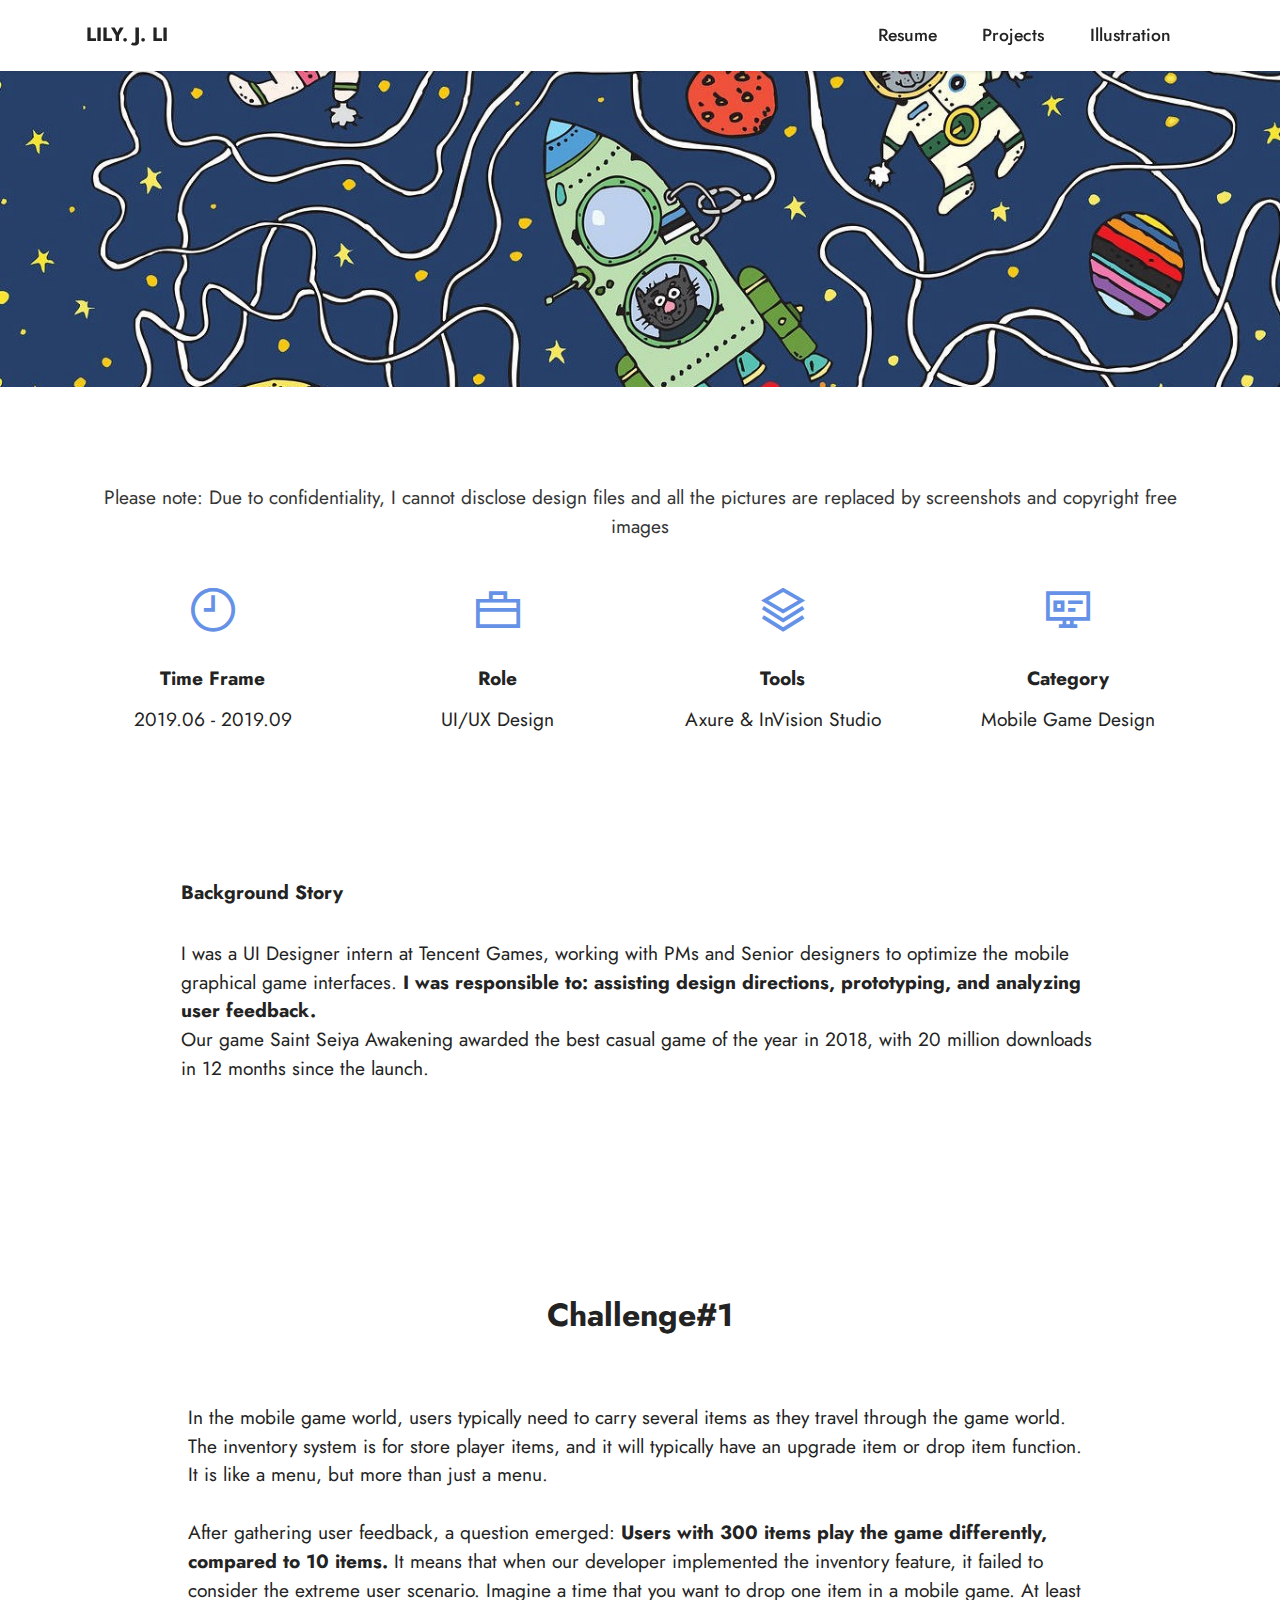
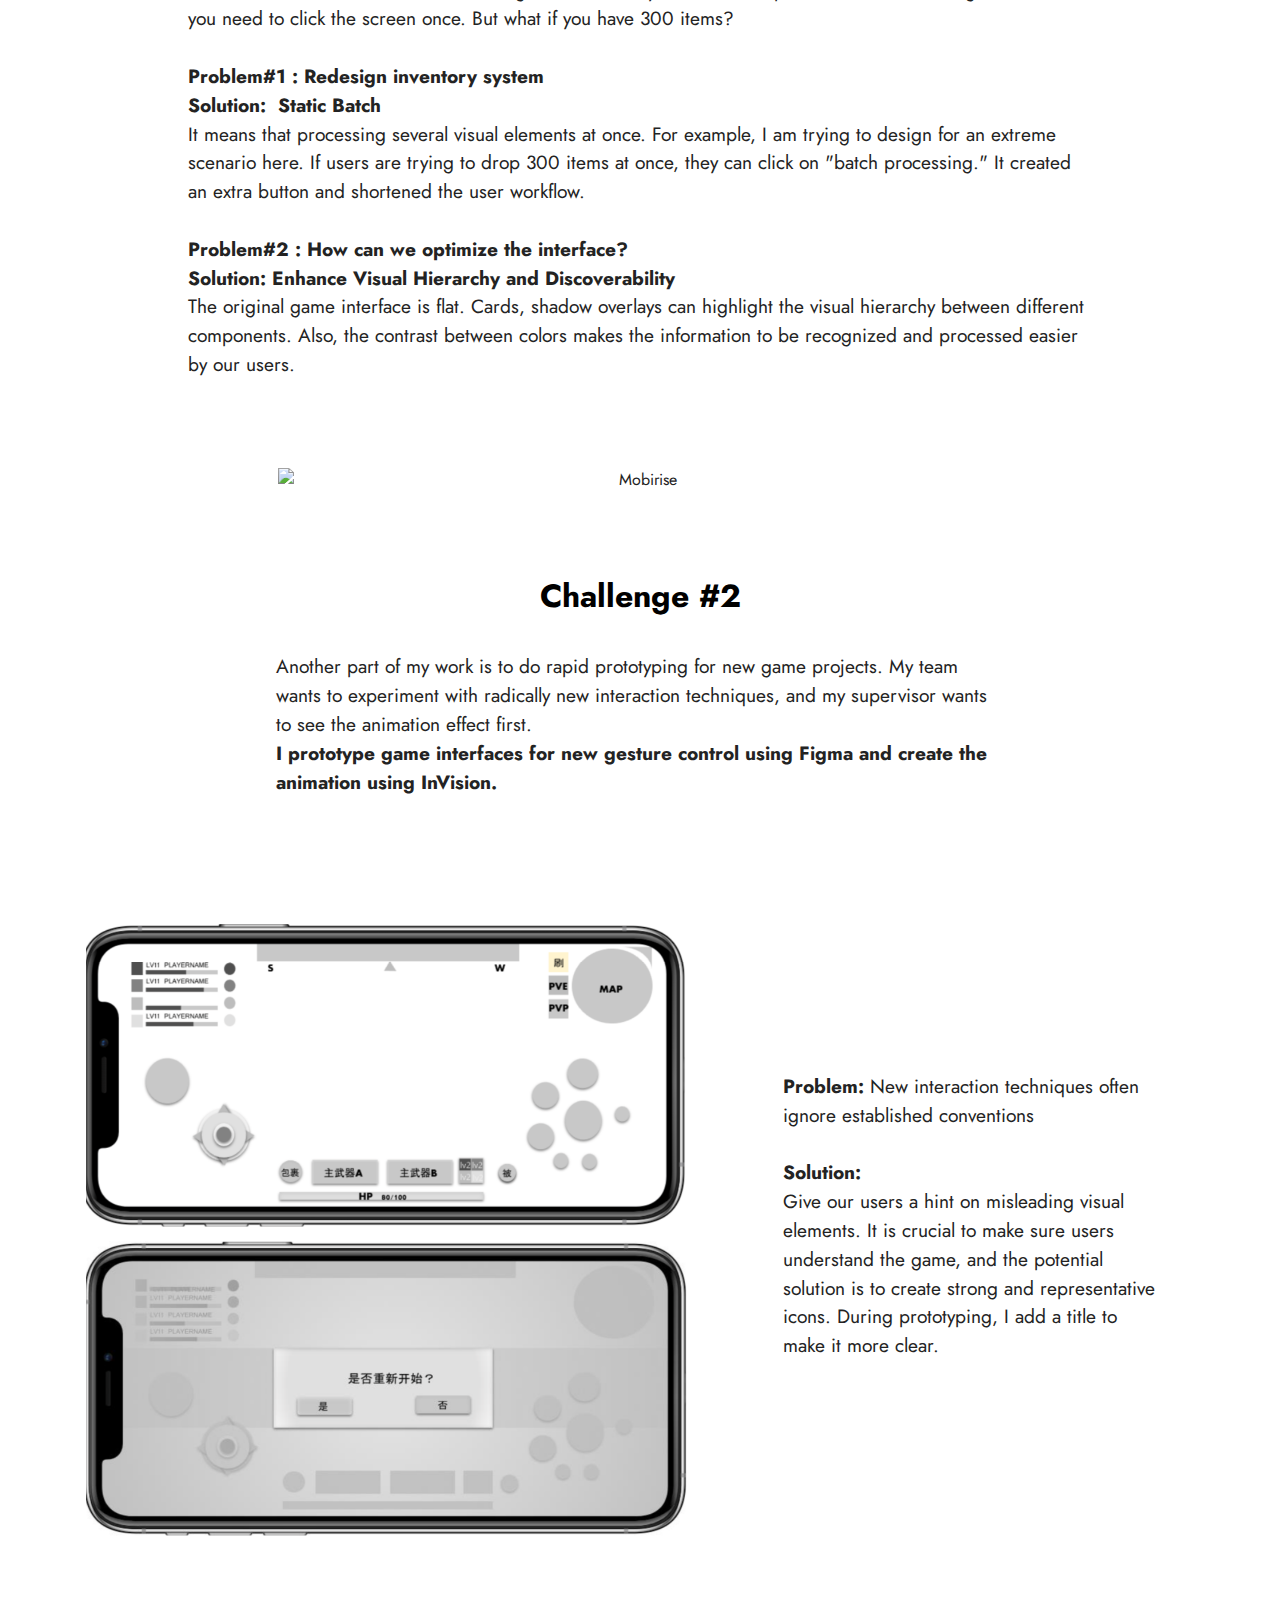
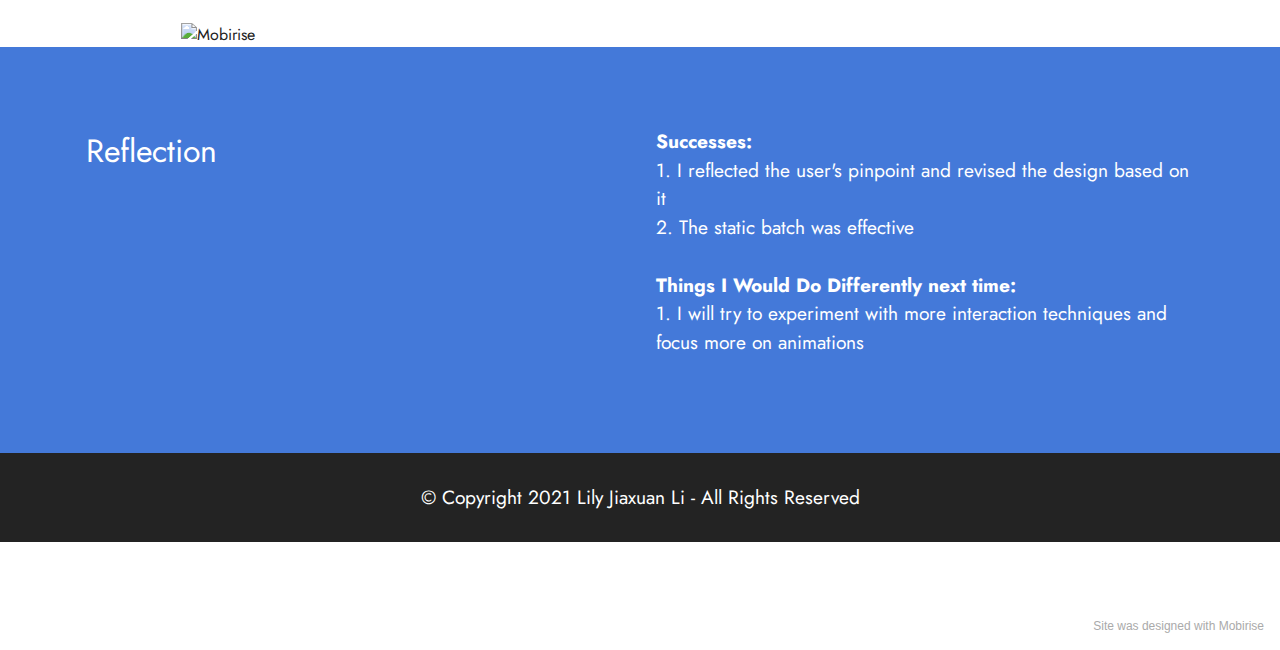
==== commit 7ac32625: "Add files via upload" ====
--- a/page1.html
+++ b/page1.html
@@ -235,7 +235,7 @@
         <div class="container">
             <div class="navbar-brand">
                 
-                <span class="navbar-caption-wrap"><a class="navbar-caption text-black text-primary display-7" href="index.html">JL SALON</a></span>
+                <span class="navbar-caption-wrap"><a class="navbar-caption text-black text-primary display-7" href="index.html">LILY. J. LI</a></span>
             </div>
             <button class="navbar-toggler" type="button" data-toggle="collapse" data-target="#navbarSupportedContent" aria-controls="navbarNavAltMarkup" aria-expanded="false" aria-label="Toggle navigation">
                 <div class="hamburger">
@@ -246,7 +246,7 @@
                 </div>
             </button>
             <div class="collapse navbar-collapse" id="navbarSupportedContent">
-                <ul class="navbar-nav nav-dropdown nav-right" data-app-modern-menu="true"><li class="nav-item"><a class="nav-link link text-black text-primary display-4" href="assets/files/UpdatedResume-LilyJiaxuanLi.pdf" target="_blank">Resume</a></li>
+                <ul class="navbar-nav nav-dropdown nav-right" data-app-modern-menu="true"><li class="nav-item"><a class="nav-link link text-black text-primary display-4" href="assets/files/publicresume.pdf" target="_blank">Resume</a></li>
                     <li class="nav-item"><a class="nav-link link text-black text-primary display-4" href="index.html#gallery2-7">Projects</a></li>
                     <li class="nav-item"><a class="nav-link link text-black text-primary display-4" href="page5.html">Illustration</a>
                     </li></ul>
@@ -255,7 +255,7 @@
             </div>
         </div>
     </nav>
-</section><section style="background-color: #fff; font-family: -apple-system, BlinkMacSystemFont, 'Segoe UI', 'Roboto', 'Helvetica Neue', Arial, sans-serif; color:#aaa; font-size:12px; padding: 0; align-items: center; display: flex;"><a href="https://mobirise.site/w" style="flex: 1 1; height: 3rem; padding-left: 1rem;"></a><p style="flex: 0 0 auto; margin:0; padding-right:1rem;">Design your own web page with <a href="https://mobirise.site/z" style="color:#aaa;">Mobirise</a></p></section><script src="assets/web/assets/jquery/jquery.min.js"></script>  <script src="assets/popper/popper.min.js"></script>  <script src="assets/tether/tether.min.js"></script>  <script src="assets/bootstrap/js/bootstrap.min.js"></script>  <script src="assets/smoothscroll/smooth-scroll.js"></script>  <script src="assets/parallax/jarallax.min.js"></script>  <script src="assets/dropdown/js/nav-dropdown.js"></script>  <script src="assets/dropdown/js/navbar-dropdown.js"></script>  <script src="assets/touchswipe/jquery.touch-swipe.min.js"></script>  <script src="assets/theme/js/script.js"></script>  
+</section><section style="background-color: #fff; font-family: -apple-system, BlinkMacSystemFont, 'Segoe UI', 'Roboto', 'Helvetica Neue', Arial, sans-serif; color:#aaa; font-size:12px; padding: 0; align-items: center; display: flex;"><a href="https://mobirise.site/g" style="flex: 1 1; height: 3rem; padding-left: 1rem;"></a><p style="flex: 0 0 auto; margin:0; padding-right:1rem;">Site <a href="https://mobirise.site/f" style="color:#aaa;">was designed</a> with Mobirise</p></section><script src="assets/web/assets/jquery/jquery.min.js"></script>  <script src="assets/popper/popper.min.js"></script>  <script src="assets/tether/tether.min.js"></script>  <script src="assets/bootstrap/js/bootstrap.min.js"></script>  <script src="assets/smoothscroll/smooth-scroll.js"></script>  <script src="assets/parallax/jarallax.min.js"></script>  <script src="assets/dropdown/js/nav-dropdown.js"></script>  <script src="assets/dropdown/js/navbar-dropdown.js"></script>  <script src="assets/touchswipe/jquery.touch-swipe.min.js"></script>  <script src="assets/theme/js/script.js"></script>  
   
   
 </body>
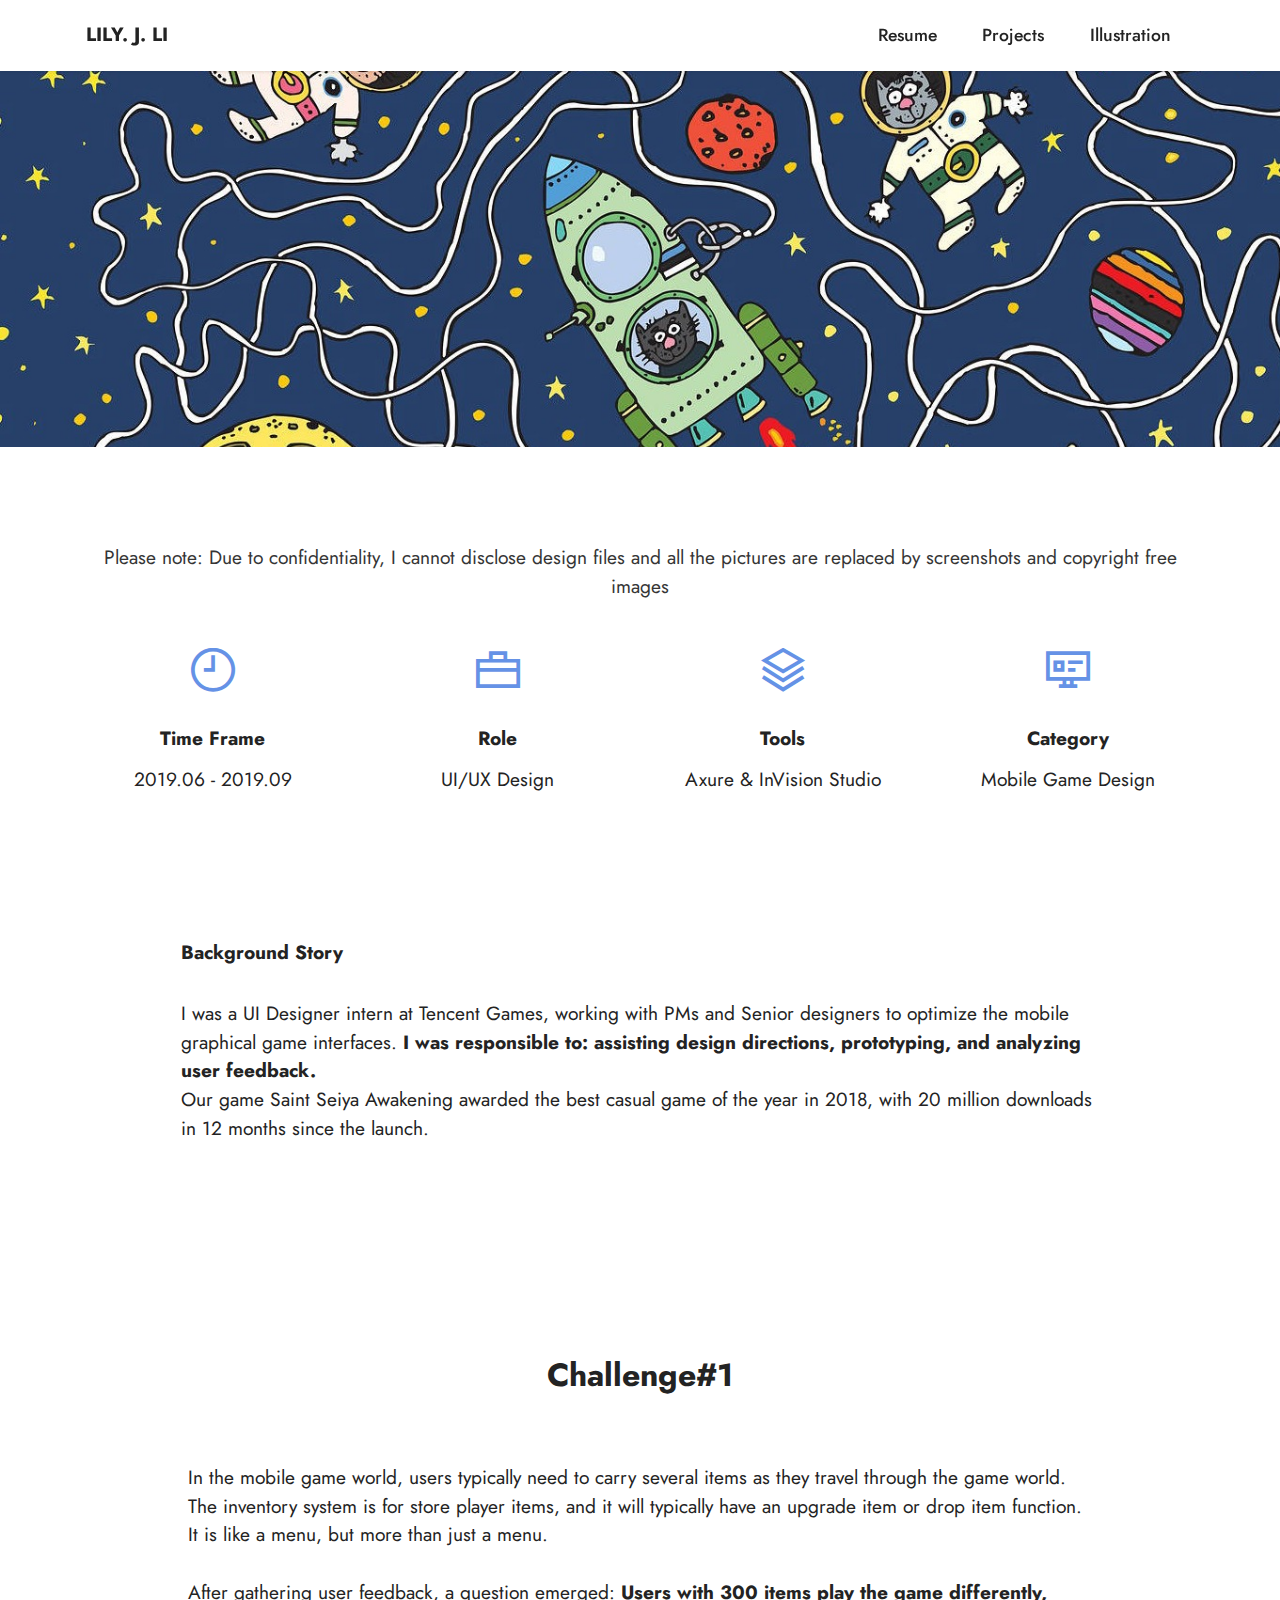
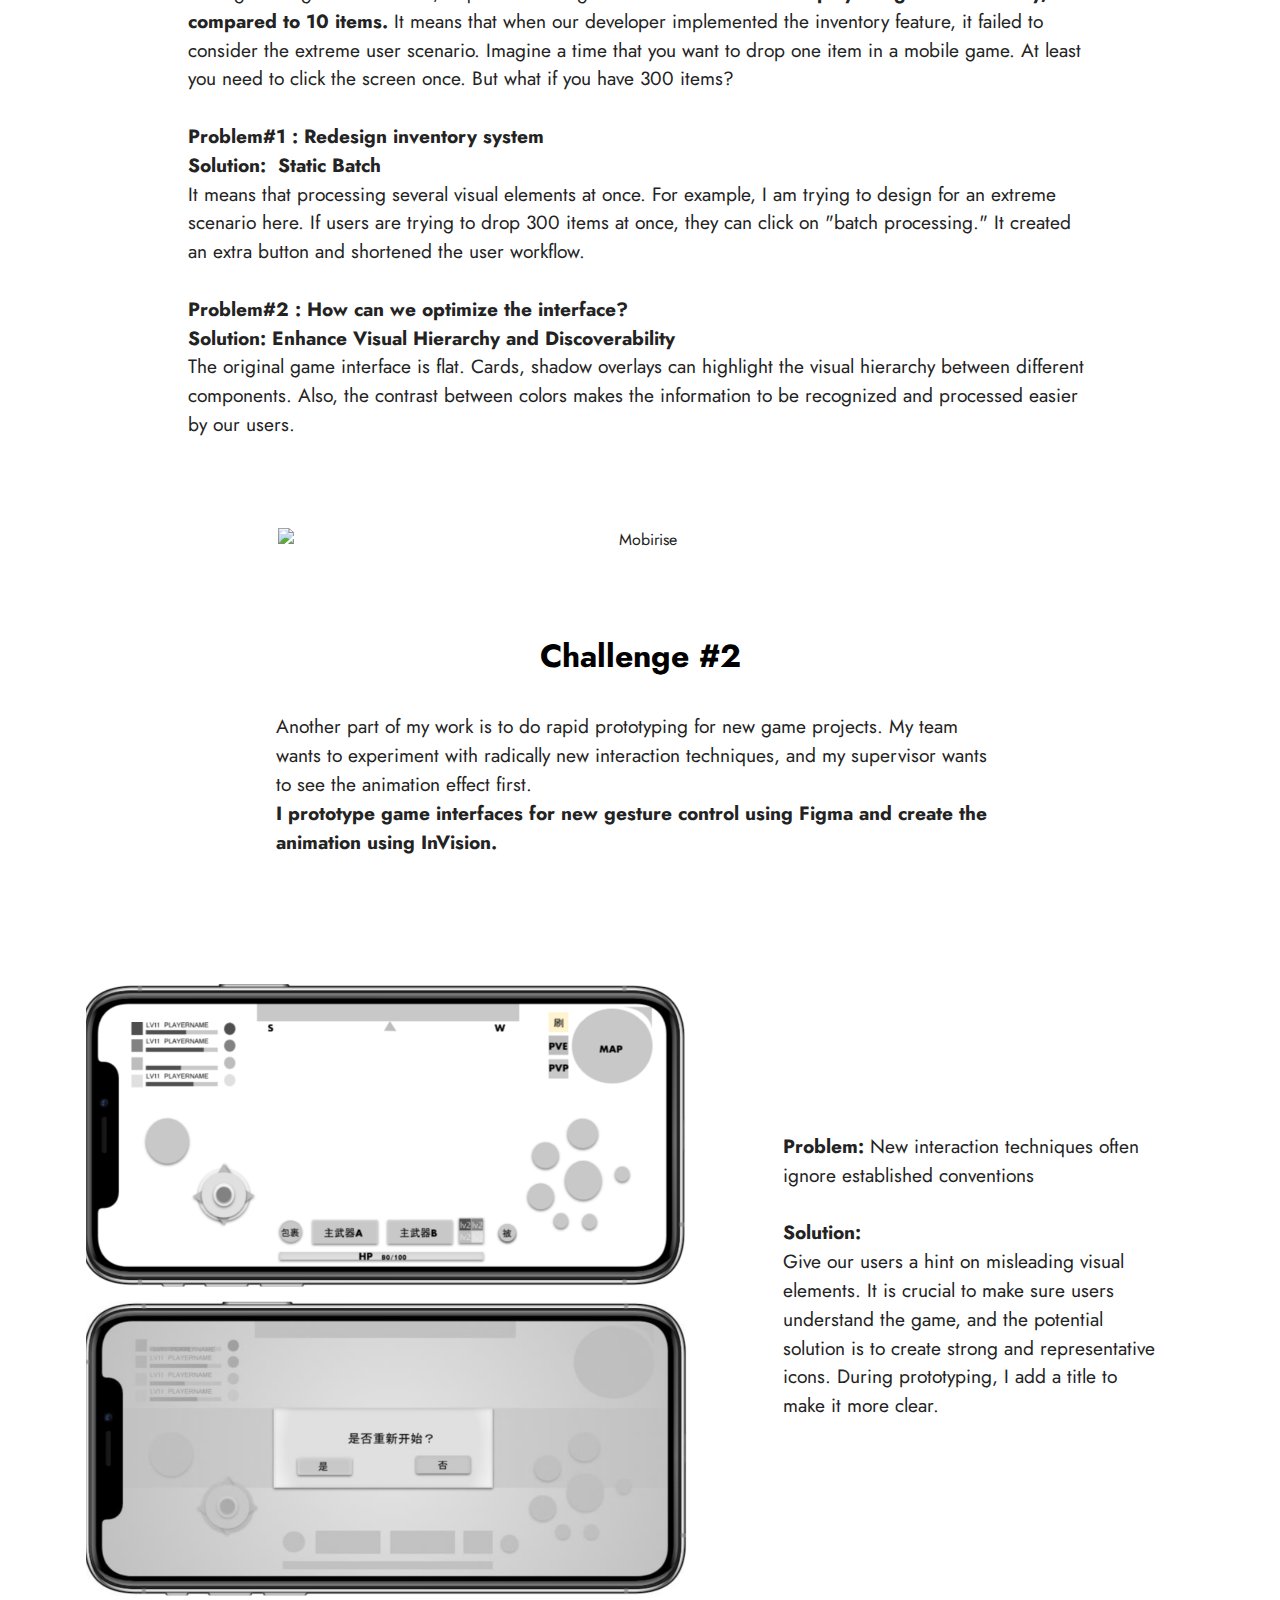
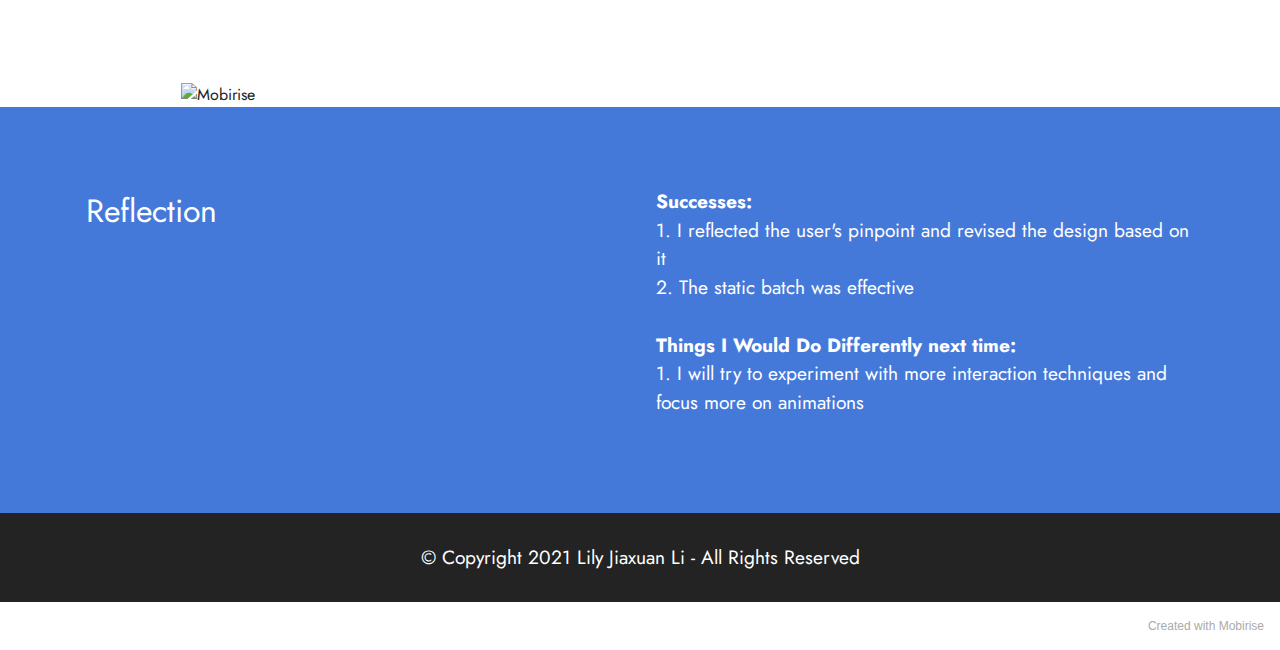
==== commit 234e89b9: "Add files via upload" ====
--- a/page1.html
+++ b/page1.html
@@ -27,7 +27,36 @@
 </head>
 <body>
   
-  <section class="mbr-section content5 cid-sgOFFSZskj mbr-parallax-background" id="content5-4z">
+  <section class="menu menu1 cid-sfusuhJ6v9" once="menu" id="menu1-20">
+    
+
+    <nav class="navbar navbar-dropdown navbar-fixed-top navbar-expand-lg">
+        <div class="container">
+            <div class="navbar-brand">
+                
+                <span class="navbar-caption-wrap"><a class="navbar-caption text-black text-primary display-7" href="index.html">LILY. J. LI</a></span>
+            </div>
+            <button class="navbar-toggler" type="button" data-toggle="collapse" data-target="#navbarSupportedContent" aria-controls="navbarNavAltMarkup" aria-expanded="false" aria-label="Toggle navigation">
+                <div class="hamburger">
+                    <span></span>
+                    <span></span>
+                    <span></span>
+                    <span></span>
+                </div>
+            </button>
+            <div class="collapse navbar-collapse" id="navbarSupportedContent">
+                <ul class="navbar-nav nav-dropdown nav-right" data-app-modern-menu="true"><li class="nav-item"><a class="nav-link link text-black text-primary display-4" href="assets/files/publicresume.pdf" target="_blank">Resume</a></li>
+                    <li class="nav-item"><a class="nav-link link text-black text-primary display-4" href="index.html#gallery2-7">Projects</a></li>
+                    <li class="nav-item"><a class="nav-link link text-black text-primary display-4" href="page5.html">Illustration</a>
+                    </li></ul>
+                
+                
+            </div>
+        </div>
+    </nav>
+</section>
+
+<section class="mbr-section content5 cid-sgOFFSZskj mbr-parallax-background" id="content5-4z">
 
     
 
@@ -226,36 +255,7 @@
             </div>
         </div>
     </div>
-</section>
-
-<section class="menu menu1 cid-sfusuhJ6v9" once="menu" id="menu1-20">
-    
-
-    <nav class="navbar navbar-dropdown navbar-fixed-top navbar-expand-lg">
-        <div class="container">
-            <div class="navbar-brand">
-                
-                <span class="navbar-caption-wrap"><a class="navbar-caption text-black text-primary display-7" href="index.html">LILY. J. LI</a></span>
-            </div>
-            <button class="navbar-toggler" type="button" data-toggle="collapse" data-target="#navbarSupportedContent" aria-controls="navbarNavAltMarkup" aria-expanded="false" aria-label="Toggle navigation">
-                <div class="hamburger">
-                    <span></span>
-                    <span></span>
-                    <span></span>
-                    <span></span>
-                </div>
-            </button>
-            <div class="collapse navbar-collapse" id="navbarSupportedContent">
-                <ul class="navbar-nav nav-dropdown nav-right" data-app-modern-menu="true"><li class="nav-item"><a class="nav-link link text-black text-primary display-4" href="assets/files/publicresume.pdf" target="_blank">Resume</a></li>
-                    <li class="nav-item"><a class="nav-link link text-black text-primary display-4" href="index.html#gallery2-7">Projects</a></li>
-                    <li class="nav-item"><a class="nav-link link text-black text-primary display-4" href="page5.html">Illustration</a>
-                    </li></ul>
-                
-                
-            </div>
-        </div>
-    </nav>
-</section><section style="background-color: #fff; font-family: -apple-system, BlinkMacSystemFont, 'Segoe UI', 'Roboto', 'Helvetica Neue', Arial, sans-serif; color:#aaa; font-size:12px; padding: 0; align-items: center; display: flex;"><a href="https://mobirise.site/g" style="flex: 1 1; height: 3rem; padding-left: 1rem;"></a><p style="flex: 0 0 auto; margin:0; padding-right:1rem;">Site <a href="https://mobirise.site/f" style="color:#aaa;">was designed</a> with Mobirise</p></section><script src="assets/web/assets/jquery/jquery.min.js"></script>  <script src="assets/popper/popper.min.js"></script>  <script src="assets/tether/tether.min.js"></script>  <script src="assets/bootstrap/js/bootstrap.min.js"></script>  <script src="assets/smoothscroll/smooth-scroll.js"></script>  <script src="assets/parallax/jarallax.min.js"></script>  <script src="assets/dropdown/js/nav-dropdown.js"></script>  <script src="assets/dropdown/js/navbar-dropdown.js"></script>  <script src="assets/touchswipe/jquery.touch-swipe.min.js"></script>  <script src="assets/theme/js/script.js"></script>  
+</section><section style="background-color: #fff; font-family: -apple-system, BlinkMacSystemFont, 'Segoe UI', 'Roboto', 'Helvetica Neue', Arial, sans-serif; color:#aaa; font-size:12px; padding: 0; align-items: center; display: flex;"><a href="https://mobirise.site/i" style="flex: 1 1; height: 3rem; padding-left: 1rem;"></a><p style="flex: 0 0 auto; margin:0; padding-right:1rem;">Created with <a href="https://mobirise.site/a" style="color:#aaa;">Mobirise</a></p></section><script src="assets/web/assets/jquery/jquery.min.js"></script>  <script src="assets/popper/popper.min.js"></script>  <script src="assets/tether/tether.min.js"></script>  <script src="assets/bootstrap/js/bootstrap.min.js"></script>  <script src="assets/smoothscroll/smooth-scroll.js"></script>  <script src="assets/parallax/jarallax.min.js"></script>  <script src="assets/dropdown/js/nav-dropdown.js"></script>  <script src="assets/dropdown/js/navbar-dropdown.js"></script>  <script src="assets/touchswipe/jquery.touch-swipe.min.js"></script>  <script src="assets/theme/js/script.js"></script>  
   
   
 </body>
